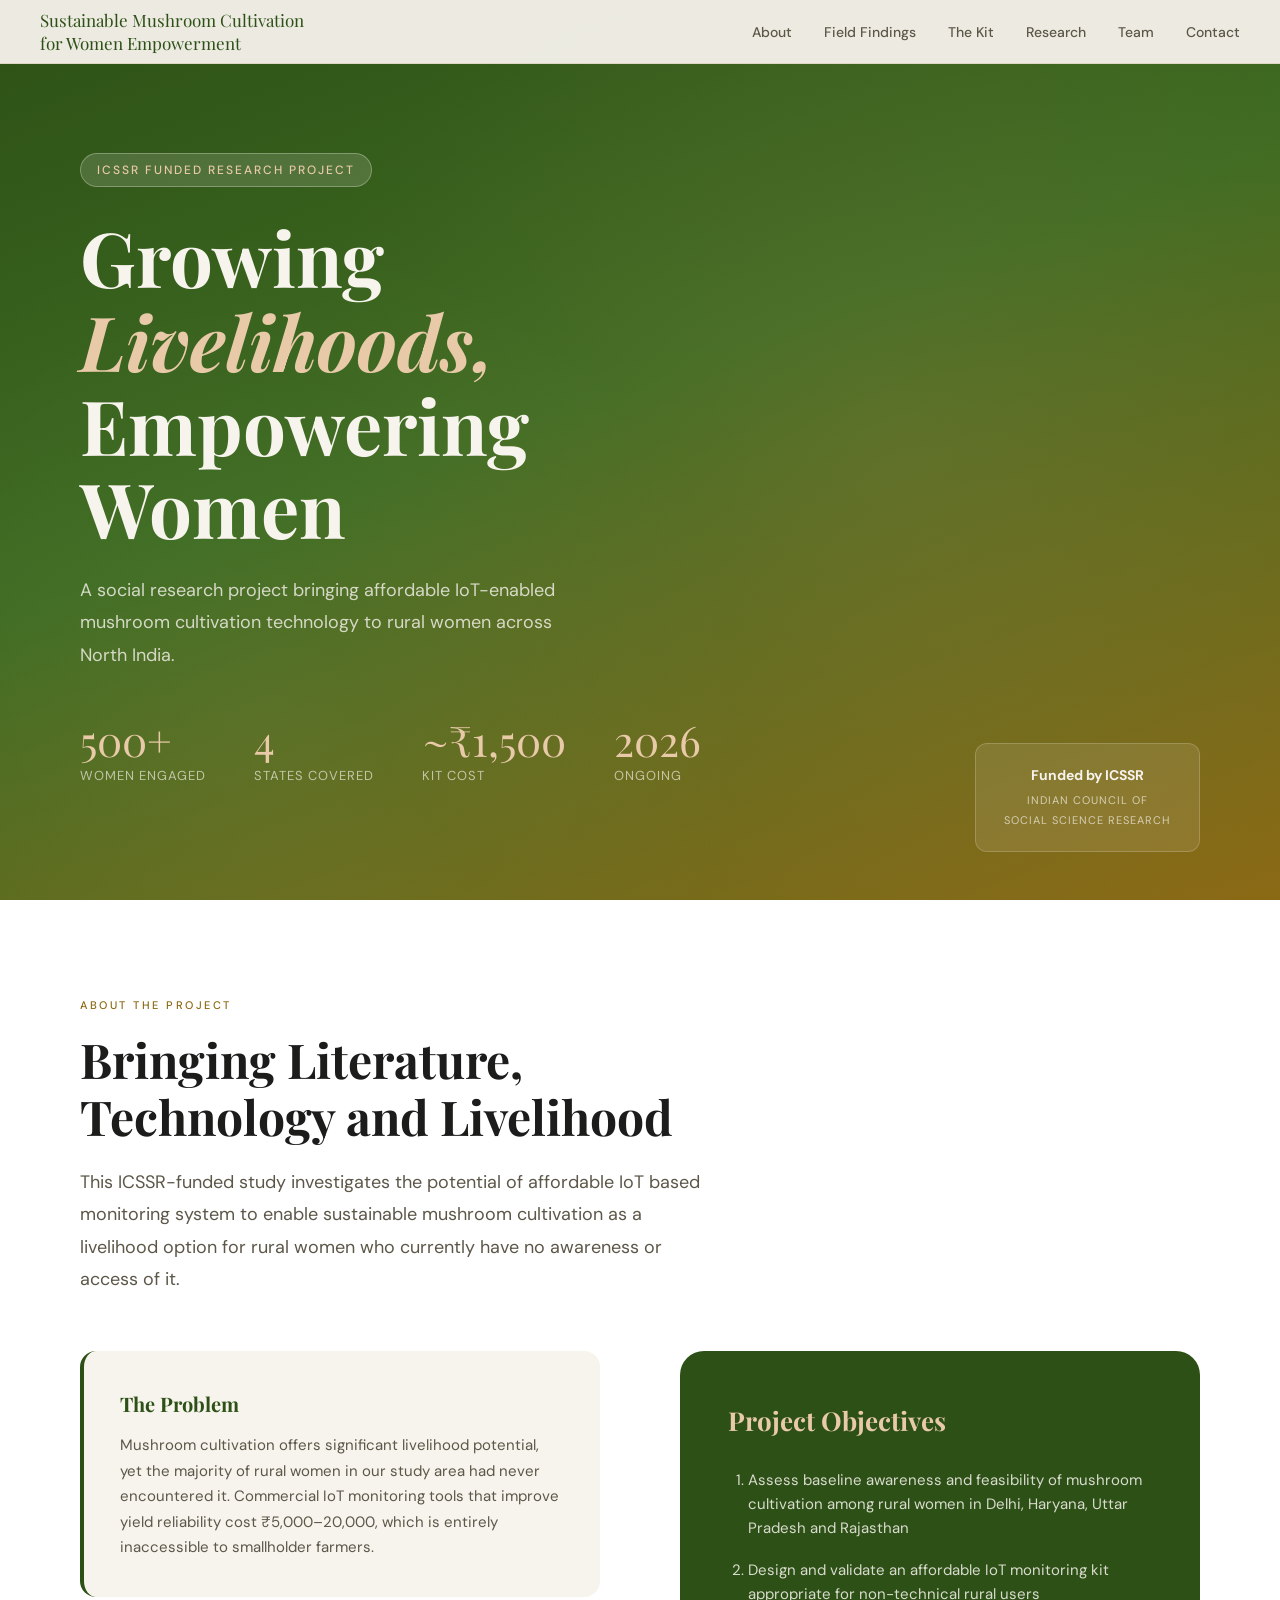
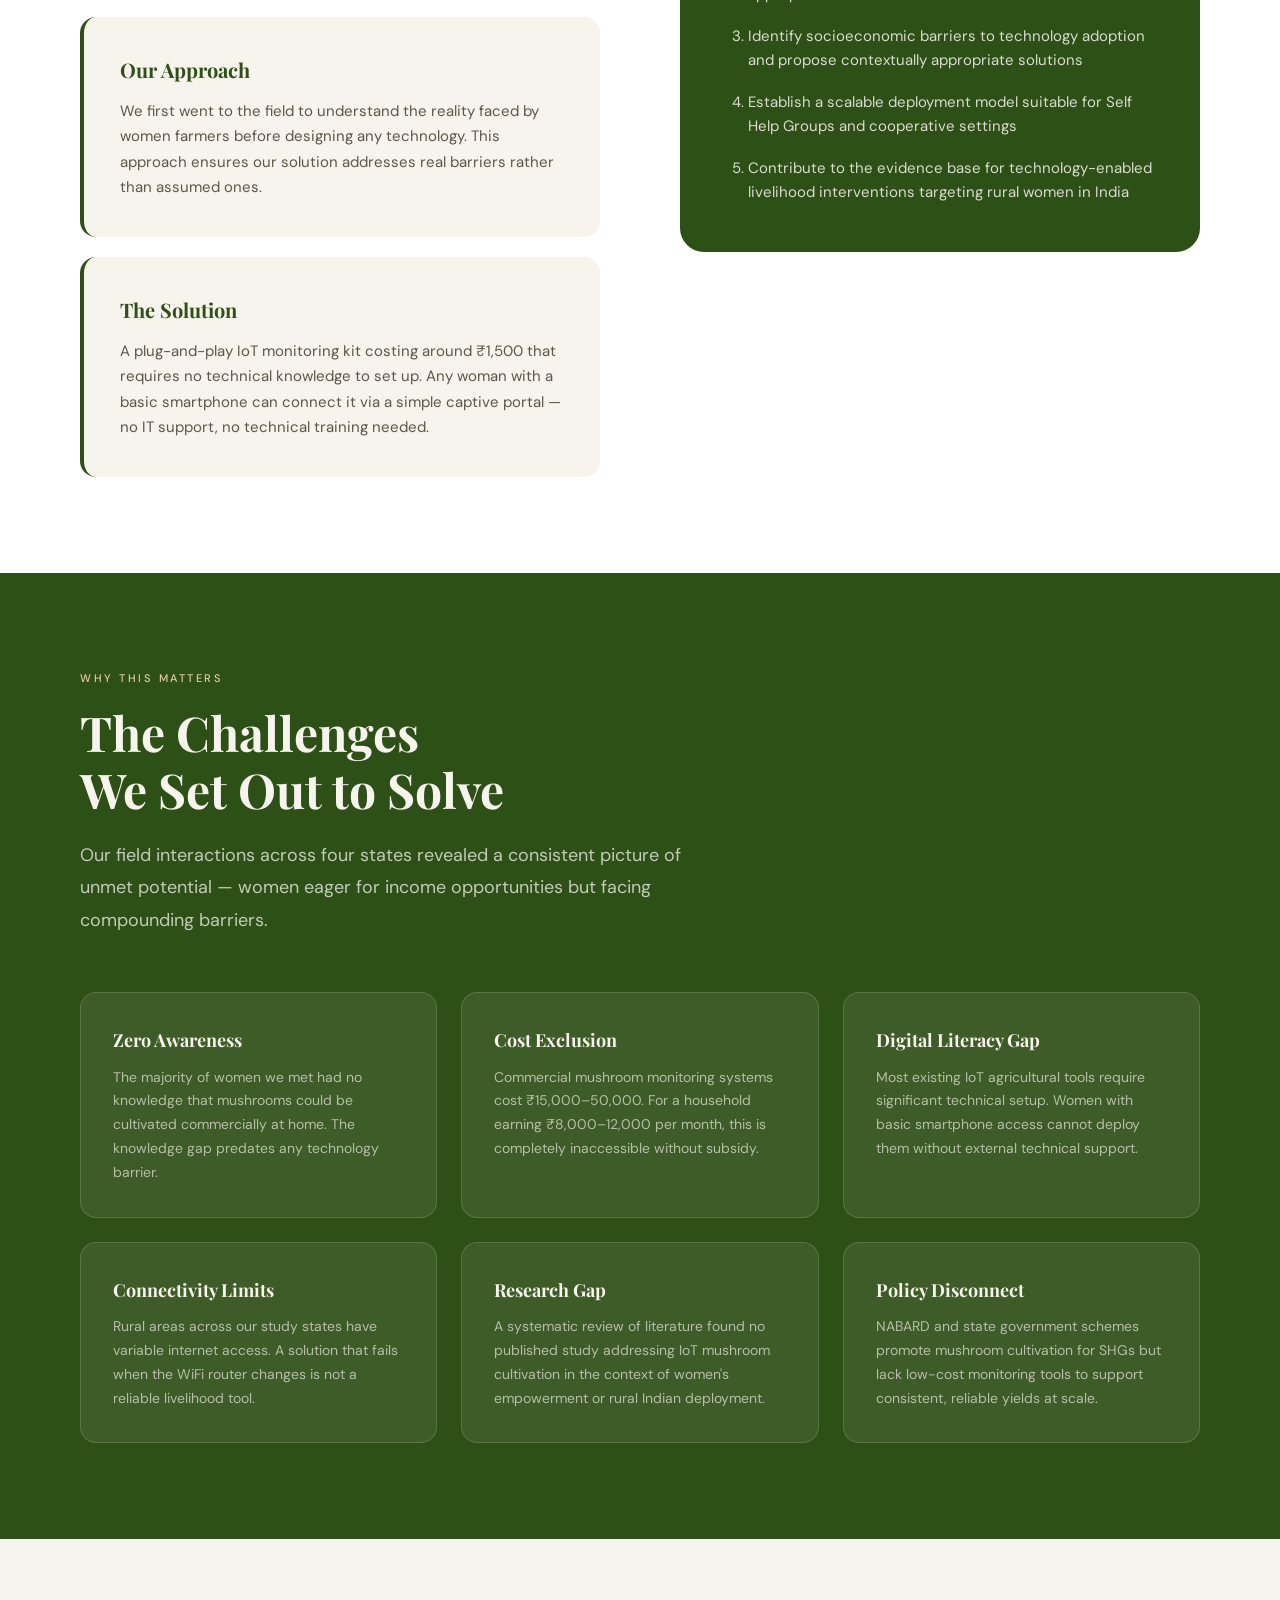
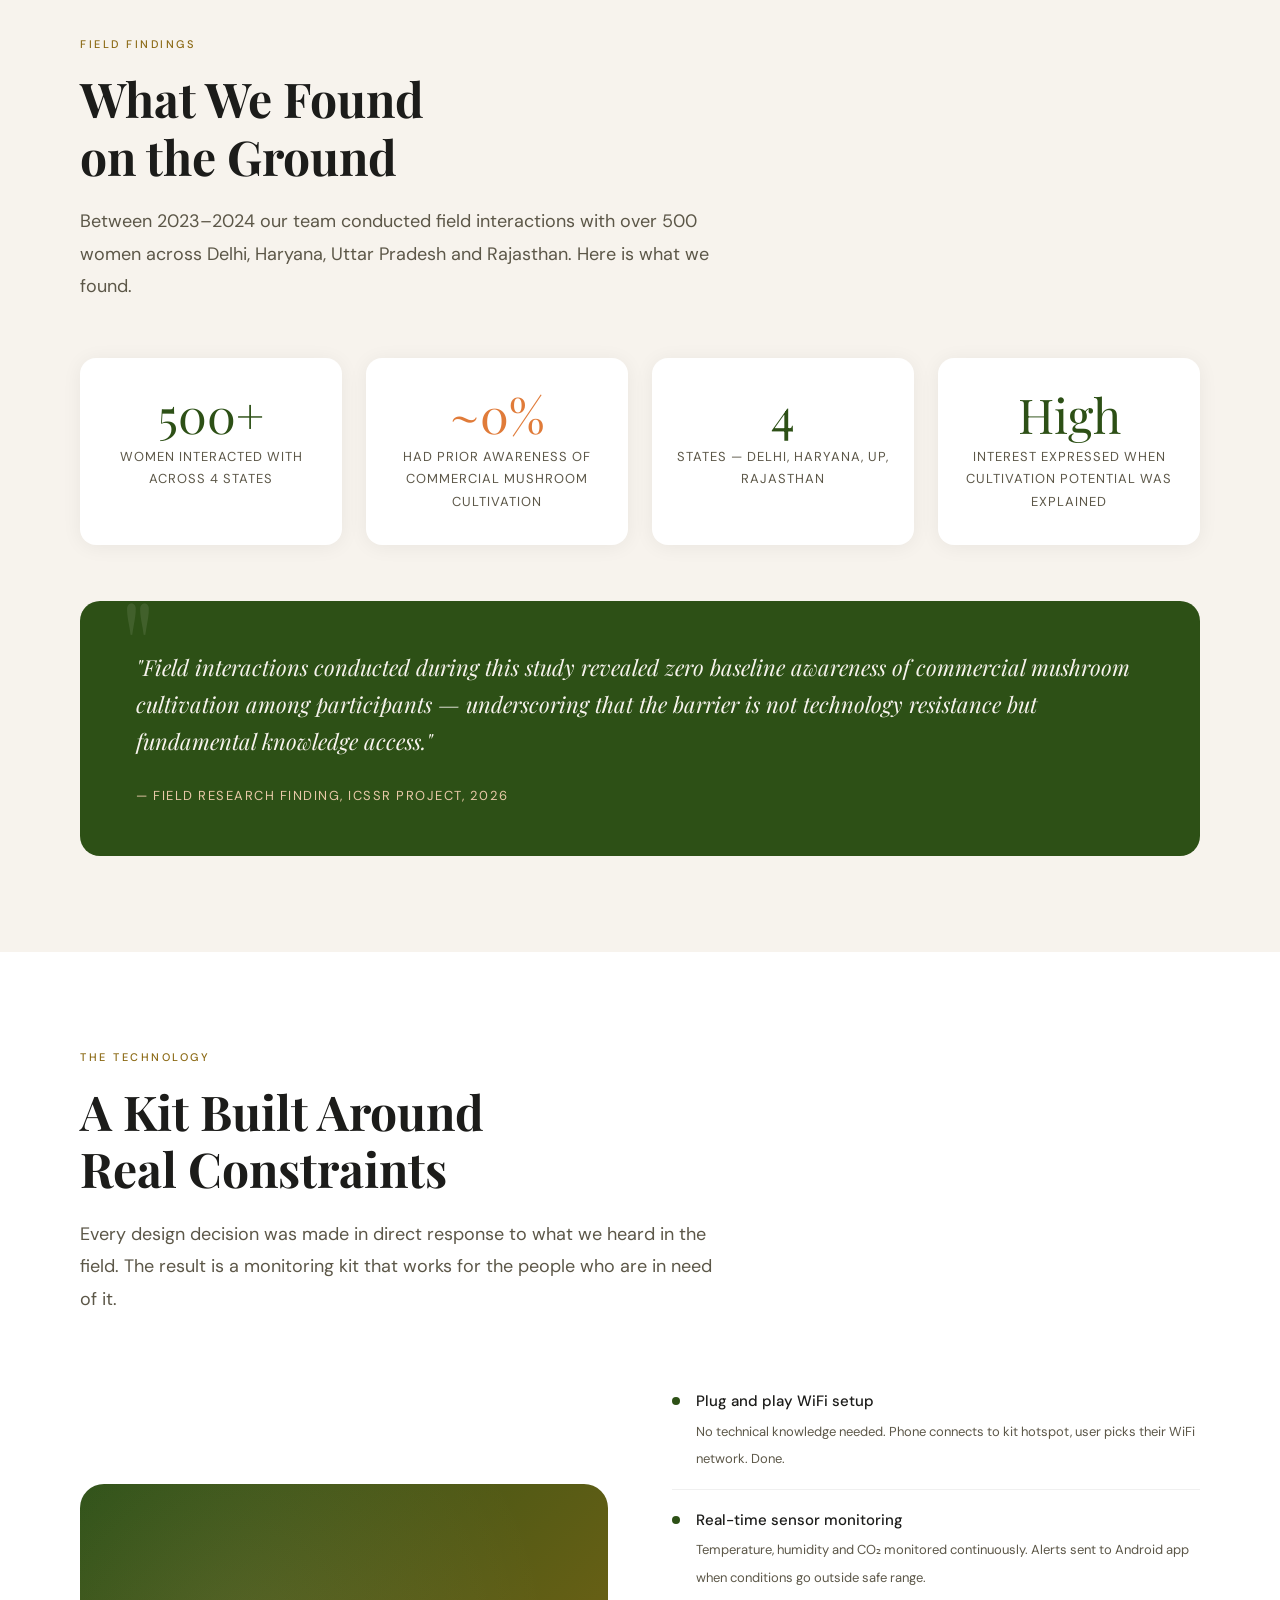
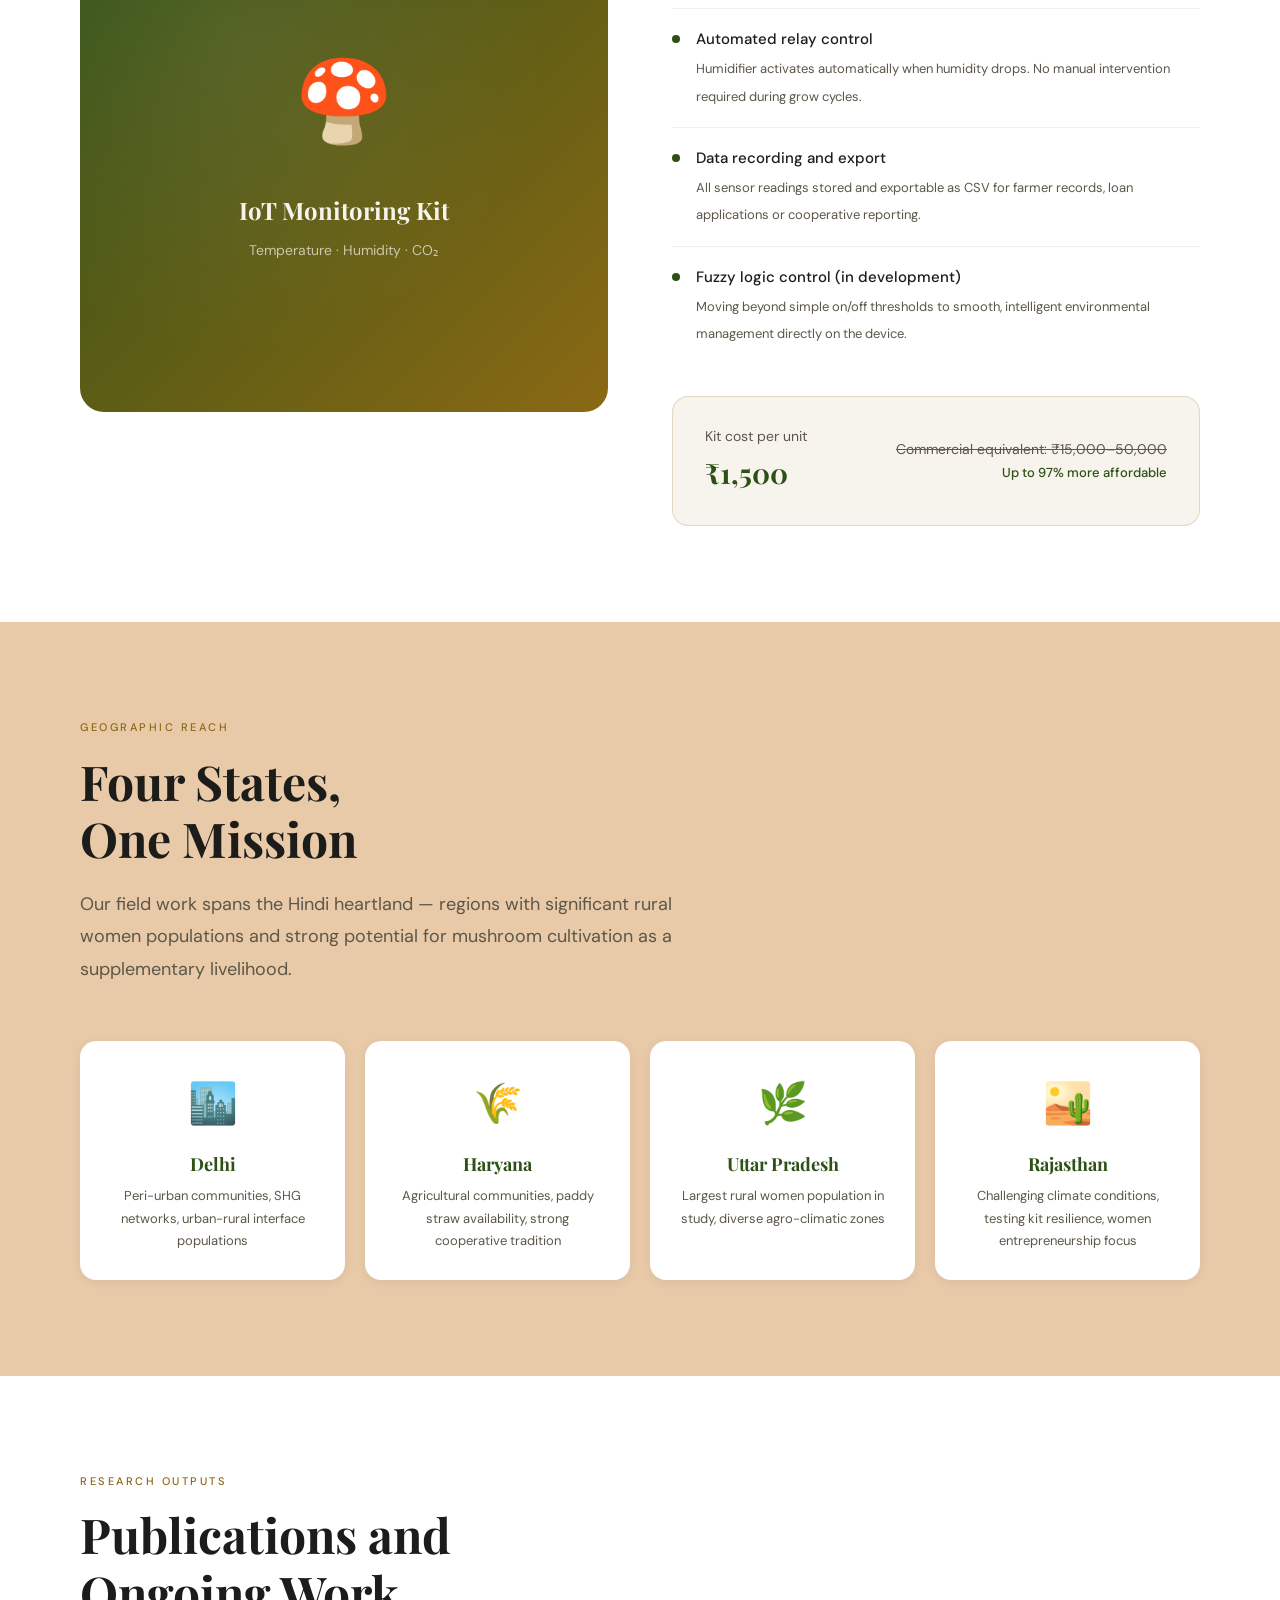
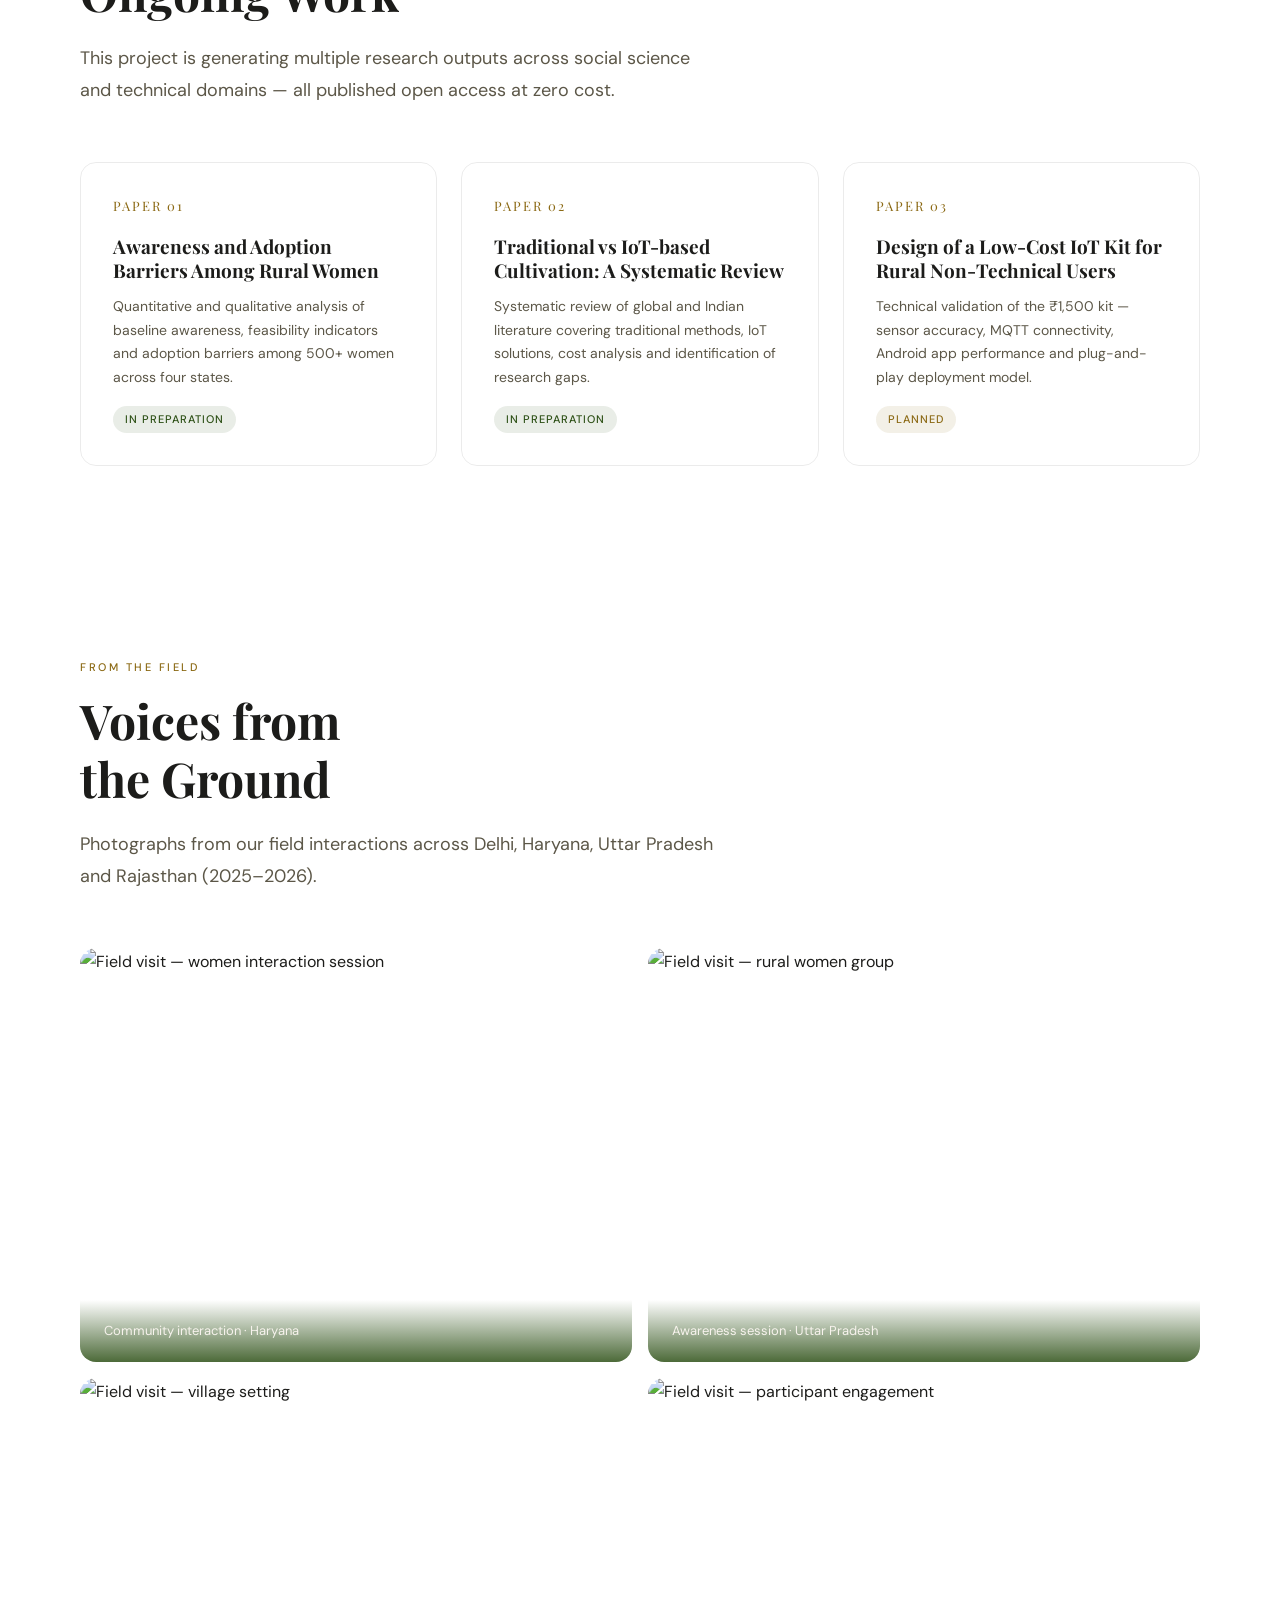
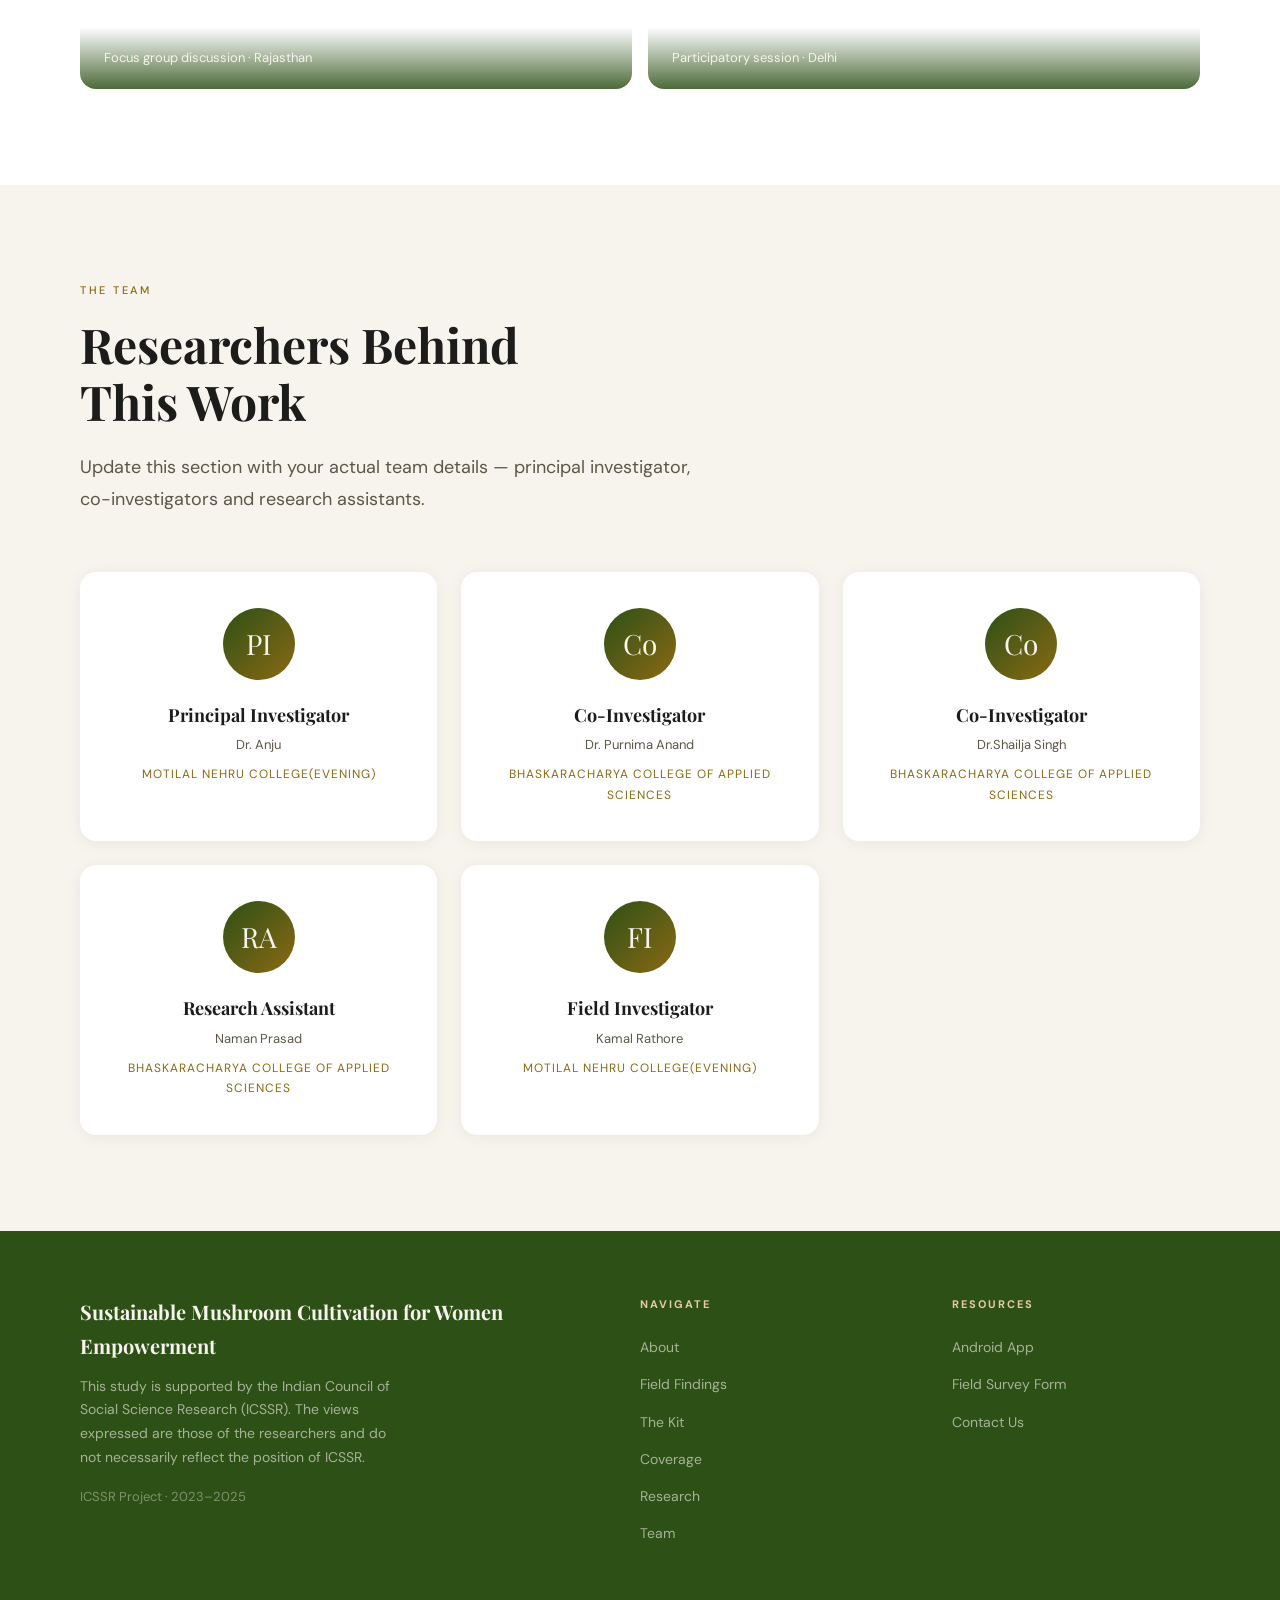
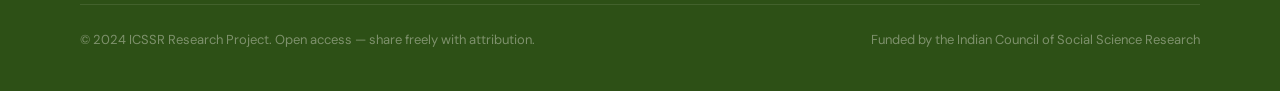
==== index.html @ bd114739 "Update image sources in index.html" ====
<!DOCTYPE html>
<html lang="en">
<head>
<meta charset="UTF-8"/>
<meta name="viewport" content="width=device-width, initial-scale=1.0"/>
<title>Sustainable Mushroom Cultivation for Women Empowerment</title>
<link href="https://fonts.googleapis.com/css2?family=Playfair+Display:ital,wght@0,400;0,700;1,400&family=DM+Sans:wght@300;400;500&display=swap" rel="stylesheet"/>
<style>
  :root {
    --cream: #F7F3ED;
    --earth: #8B6914;
    --forest: #2D5016;
    --forest-light: #3D6B20;
    --mushroom: #C4956A;
    --mushroom-light: #E8C9A8;
    --text: #1C1C1A;
    --text-soft: #5C5748;
    --white: #FFFFFF;
    --accent: #E07B39;
  }

  * { margin: 0; padding: 0; box-sizing: border-box; }

  html { scroll-behavior: smooth; }

  body {
    font-family: 'DM Sans', sans-serif;
    background: var(--cream);
    color: var(--text);
    font-size: 16px;
    line-height: 1.7;
  }

  nav {
    position: fixed; top: 0; left: 0; right: 0; z-index: 100;
    background: rgba(247,243,237,0.95);
    backdrop-filter: blur(8px);
    border-bottom: 1px solid rgba(139,105,20,0.15);
    padding: 0 40px;
    display: flex; align-items: center; justify-content: space-between;
    height: 64px;
  }
  .nav-logo {
    font-family: 'Playfair Display', serif;
    font-size: 17px; color: var(--forest);
    max-width: 280px; line-height: 1.3;
  }
  .nav-links { display: flex; gap: 32px; list-style: none; }
  .nav-links a {
    text-decoration: none; color: var(--text-soft);
    font-size: 14px; font-weight: 500;
    transition: color 0.2s;
  }
  .nav-links a:hover { color: var(--forest); }

  .hero {
    min-height: 100vh;
    background: linear-gradient(160deg, #2D5016 0%, #3D6B20 45%, #8B6914 100%);
    display: flex; flex-direction: column;
    justify-content: center; align-items: flex-start;
    padding: 120px 80px 80px;
    position: relative; overflow: hidden;
  }
  .hero::before {
    content: '';
    position: absolute; inset: 0;
    background-image: radial-gradient(circle at 70% 50%, rgba(196,149,106,0.15) 0%, transparent 60%),
                      radial-gradient(circle at 20% 80%, rgba(247,243,237,0.05) 0%, transparent 40%);
  }
  .hero-tag {
    background: rgba(247,243,237,0.15);
    border: 1px solid rgba(247,243,237,0.3);
    color: var(--mushroom-light);
    font-size: 12px; font-weight: 500; letter-spacing: 2px;
    text-transform: uppercase;
    padding: 6px 16px; border-radius: 20px;
    margin-bottom: 28px; display: inline-block;
  }
  .hero h1 {
    font-family: 'Playfair Display', serif;
    font-size: clamp(42px, 6vw, 76px);
    color: var(--cream); line-height: 1.1;
    max-width: 700px; margin-bottom: 24px;
    position: relative;
  }
  .hero h1 em {
    font-style: italic; color: var(--mushroom-light);
  }
  .hero p {
    color: rgba(247,243,237,0.8);
    font-size: 18px; max-width: 520px;
    margin-bottom: 48px; line-height: 1.8;
  }
  .hero-stats {
    display: flex; gap: 48px; position: relative;
  }
  .stat-item { text-align: left; }
  .stat-num {
    font-family: 'Playfair Display', serif;
    font-size: 42px; color: var(--mushroom-light);
    line-height: 1; display: block;
  }
  .stat-label {
    font-size: 13px; color: rgba(247,243,237,0.65);
    text-transform: uppercase; letter-spacing: 1px;
    margin-top: 4px; display: block;
  }
  .hero-badge {
    position: absolute; bottom: 48px; right: 80px;
    background: rgba(247,243,237,0.1);
    border: 1px solid rgba(247,243,237,0.2);
    border-radius: 12px; padding: 20px 28px;
    text-align: center;
  }
  .hero-badge img { width: 60px; margin-bottom: 8px; }
  .hero-badge p {
    font-size: 11px; color: rgba(247,243,237,0.7);
    margin: 0; text-transform: uppercase; letter-spacing: 1px;
  }
  .hero-badge strong {
    display: block; color: var(--cream);
    font-size: 14px; margin-bottom: 4px;
  }

  section { padding: 96px 80px; }

  .section-tag {
    font-size: 11px; font-weight: 500;
    text-transform: uppercase; letter-spacing: 2.5px;
    color: var(--earth); margin-bottom: 16px;
    display: block;
  }
  h2 {
    font-family: 'Playfair Display', serif;
    font-size: clamp(32px, 4vw, 48px);
    line-height: 1.2; margin-bottom: 20px;
    color: var(--text);
  }
  .lead {
    font-size: 18px; color: var(--text-soft);
    max-width: 640px; line-height: 1.8;
    margin-bottom: 56px;
  }

  /* ── ABOUT ── */
  .about { background: var(--white); }
  .about-grid {
    display: grid; grid-template-columns: 1fr 1fr;
    gap: 80px; align-items: start;
  }
  .about-card {
    background: var(--cream);
    border-radius: 16px; padding: 36px;
    border-left: 4px solid var(--forest);
  }
  .about-card h3 {
    font-family: 'Playfair Display', serif;
    font-size: 20px; margin-bottom: 12px;
    color: var(--forest);
  }
  .about-card p { color: var(--text-soft); font-size: 15px; }
  .about-cards { display: flex; flex-direction: column; gap: 20px; }

  /* ── PROBLEM ── */
  .problem { background: var(--forest); }
  .problem .section-tag { color: var(--mushroom-light); }
  .problem h2 { color: var(--cream); }
  .problem .lead { color: rgba(247,243,237,0.75); }
  .problem-grid {
    display: grid; grid-template-columns: repeat(3, 1fr);
    gap: 24px;
  }
  .problem-card {
    background: rgba(247,243,237,0.08);
    border: 1px solid rgba(247,243,237,0.15);
    border-radius: 16px; padding: 32px;
    transition: background 0.3s;
  }
  .problem-card:hover { background: rgba(247,243,237,0.13); }
  .problem-icon {
    width: 48px; height: 48px;
    background: rgba(196,149,106,0.2);
    border-radius: 12px;
    display: flex; align-items: center; justify-content: center;
    font-size: 22px; margin-bottom: 20px;
  }
  .problem-card h3 {
    font-family: 'Playfair Display', serif;
    font-size: 18px; color: var(--cream);
    margin-bottom: 10px;
  }
  .problem-card p { color: rgba(247,243,237,0.65); font-size: 14px; }

  .findings { background: var(--cream); }
  .findings-grid {
    display: grid; grid-template-columns: repeat(4, 1fr);
    gap: 24px; margin-bottom: 56px;
  }
  .finding-card {
    background: var(--white);
    border-radius: 16px; padding: 32px 24px;
    text-align: center;
    box-shadow: 0 2px 20px rgba(0,0,0,0.06);
    transition: transform 0.3s, box-shadow 0.3s;
  }
  .finding-card:hover {
    transform: translateY(-4px);
    box-shadow: 0 8px 32px rgba(0,0,0,0.1);
  }
  .finding-num {
    font-family: 'Playfair Display', serif;
    font-size: 48px; color: var(--forest);
    line-height: 1; display: block; margin-bottom: 8px;
  }
  .finding-card p {
    font-size: 13px; color: var(--text-soft);
    text-transform: uppercase; letter-spacing: 1px;
  }
  .quote-block {
    background: var(--forest);
    border-radius: 20px; padding: 48px 56px;
    position: relative;
  }
  .quote-block::before {
    content: '"';
    font-family: 'Playfair Display', serif;
    font-size: 120px; color: rgba(247,243,237,0.1);
    position: absolute; top: -20px; left: 40px;
    line-height: 1;
  }
  .quote-block blockquote {
    font-family: 'Playfair Display', serif;
    font-size: 22px; font-style: italic;
    color: var(--cream); line-height: 1.7;
    margin-bottom: 20px; position: relative;
  }
  .quote-block cite {
    font-size: 13px; color: var(--mushroom-light);
    text-transform: uppercase; letter-spacing: 1.5px;
    font-style: normal;
  }

  /* ── THE KIT ── */
  .kit { background: var(--white); }
  .kit-grid {
    display: grid; grid-template-columns: 1fr 1fr;
    gap: 64px; align-items: center;
  }
  .kit-visual {
    background: linear-gradient(135deg, var(--forest) 0%, var(--earth) 100%);
    border-radius: 24px; padding: 48px;
    text-align: center; aspect-ratio: 1;
    display: flex; flex-direction: column;
    align-items: center; justify-content: center;
    position: relative; overflow: hidden;
  }
  .kit-visual::before {
    content: '';
    position: absolute; inset: 0;
    background: radial-gradient(circle at 30% 30%, rgba(247,243,237,0.08), transparent 60%);
  }
  .kit-icon { font-size: 80px; margin-bottom: 20px; position: relative; }
  .kit-visual h3 {
    font-family: 'Playfair Display', serif;
    font-size: 24px; color: var(--cream);
    margin-bottom: 8px; position: relative;
  }
  .kit-visual p {
    color: rgba(247,243,237,0.7);
    font-size: 14px; position: relative;
  }
  .kit-features { list-style: none; }
  .kit-features li {
    padding: 18px 0;
    border-bottom: 1px solid rgba(0,0,0,0.06);
    display: flex; align-items: flex-start; gap: 16px;
  }
  .kit-features li:last-child { border-bottom: none; }
  .feat-dot {
    width: 8px; height: 8px;
    background: var(--forest); border-radius: 50%;
    margin-top: 8px; flex-shrink: 0;
  }
  .feat-text strong {
    display: block; font-size: 15px; font-weight: 500;
    color: var(--text); margin-bottom: 2px;
  }
  .feat-text span { font-size: 13px; color: var(--text-soft); }
  .cost-banner {
    background: var(--cream); border-radius: 16px;
    padding: 28px 32px; margin-top: 32px;
    display: flex; align-items: center;
    justify-content: space-between;
    border: 1px solid rgba(139,105,20,0.2);
  }
  .cost-banner p { font-size: 14px; color: var(--text-soft); }
  .cost-banner strong {
    font-family: 'Playfair Display', serif;
    font-size: 28px; color: var(--forest);
    display: block;
  }
  .cost-compare {
    font-size: 12px; color: var(--text-soft);
    text-decoration: line-through;
  }

  /* ── STATES ── */
  .states { background: var(--mushroom-light); }
  .states-grid {
    display: grid; grid-template-columns: repeat(4, 1fr);
    gap: 20px;
  }
  .state-card {
    background: var(--white); border-radius: 16px;
    padding: 28px 24px; text-align: center;
    box-shadow: 0 2px 12px rgba(0,0,0,0.06);
  }
  .state-flag { font-size: 40px; margin-bottom: 12px; display: block; }
  .state-card h3 {
    font-family: 'Playfair Display', serif;
    font-size: 18px; color: var(--forest);
    margin-bottom: 6px;
  }
  .state-card p { font-size: 13px; color: var(--text-soft); }

  /* ── RESEARCH ── */
  .research { background: var(--white); }
  .research-grid {
    display: grid; grid-template-columns: repeat(3, 1fr);
    gap: 24px;
  }
  .research-card {
    border: 1px solid rgba(0,0,0,0.08);
    border-radius: 16px; padding: 32px;
    transition: border-color 0.3s, box-shadow 0.3s;
  }
  .research-card:hover {
    border-color: var(--forest);
    box-shadow: 0 4px 20px rgba(45,80,22,0.1);
  }
  .research-num {
    font-family: 'Playfair Display', serif;
    font-size: 13px; color: var(--earth);
    text-transform: uppercase; letter-spacing: 2px;
    margin-bottom: 16px; display: block;
  }
  .research-card h3 {
    font-family: 'Playfair Display', serif;
    font-size: 19px; margin-bottom: 12px;
    color: var(--text); line-height: 1.3;
  }
  .research-card p { font-size: 14px; color: var(--text-soft); }
  .status-badge {
    display: inline-block; margin-top: 16px;
    padding: 4px 12px; border-radius: 20px;
    font-size: 11px; font-weight: 500;
    text-transform: uppercase; letter-spacing: 1px;
  }
  .status-ongoing {
    background: rgba(45,80,22,0.1); color: var(--forest);
  }
  .status-planned {
    background: rgba(139,105,20,0.1); color: var(--earth);
  }

  /* ── TEAM ── */
  .team { background: var(--cream); }
  .team-grid {
    display: grid; grid-template-columns: repeat(3, 1fr);
    gap: 24px;
  }
  .team-card {
    background: var(--white); border-radius: 16px;
    padding: 36px 28px; text-align: center;
    box-shadow: 0 2px 16px rgba(0,0,0,0.06);
  }
  .team-avatar {
    width: 72px; height: 72px;
    background: linear-gradient(135deg, var(--forest), var(--earth));
    border-radius: 50%; margin: 0 auto 20px;
    display: flex; align-items: center; justify-content: center;
    font-family: 'Playfair Display', serif;
    font-size: 28px; color: var(--cream);
  }
  .team-card h3 {
    font-family: 'Playfair Display', serif;
    font-size: 18px; margin-bottom: 4px; color: var(--text);
  }
  .team-card p { font-size: 13px; color: var(--text-soft); }
  .team-role {
    font-size: 12px; color: var(--earth);
    text-transform: uppercase; letter-spacing: 1px;
    margin-top: 8px; display: block;
  }

  /* ── FOOTER ── */
  footer {
    background: var(--forest);
    padding: 64px 80px 40px;
  }
  .footer-grid {
    display: grid; grid-template-columns: 2fr 1fr 1fr;
    gap: 64px; margin-bottom: 48px;
  }
  .footer-brand h3 {
    font-family: 'Playfair Display', serif;
    font-size: 20px; color: var(--cream);
    margin-bottom: 12px;
  }
  .footer-brand p {
    font-size: 14px; color: rgba(247,243,237,0.6);
    line-height: 1.7; max-width: 320px;
  }
  .footer-links h4 {
    font-size: 11px; text-transform: uppercase;
    letter-spacing: 2px; color: var(--mushroom-light);
    margin-bottom: 20px;
  }
  .footer-links ul { list-style: none; }
  .footer-links li { margin-bottom: 10px; }
  .footer-links a {
    font-size: 14px; color: rgba(247,243,237,0.6);
    text-decoration: none; transition: color 0.2s;
  }
  .footer-links a:hover { color: var(--cream); }
  .footer-bottom {
    border-top: 1px solid rgba(247,243,237,0.1);
    padding-top: 24px;
    display: flex; justify-content: space-between;
    align-items: center;
  }
  .footer-bottom p {
    font-size: 13px; color: rgba(247,243,237,0.4);
  }
  .icssr-credit {
    font-size: 12px; color: rgba(247,243,237,0.5);
    text-align: right;
  }

  /* ── ANIMATIONS ── */
  @keyframes fadeUp {
    from { opacity: 0; transform: translateY(24px); }
    to   { opacity: 1; transform: translateY(0); }
  }
  .hero h1, .hero p, .hero-stats, .hero-tag {
    animation: fadeUp 0.7s ease both;
  }
  .hero-tag  { animation-delay: 0.1s; }
  .hero h1   { animation-delay: 0.25s; }
  .hero p    { animation-delay: 0.4s; }
  .hero-stats{ animation-delay: 0.55s; }

  /* ── RESPONSIVE ── */
  @media (max-width: 900px) {
    nav { padding: 0 24px; }
    .nav-links { display: none; }
    section { padding: 64px 24px; }
    .hero { padding: 100px 24px 64px; }
    .hero-stats { gap: 28px; flex-wrap: wrap; }
    .hero-badge { display: none; }
    .about-grid, .kit-grid { grid-template-columns: 1fr; gap: 40px; }
    .problem-grid, .findings-grid, .states-grid,
    .research-grid, .team-grid { grid-template-columns: 1fr 1fr; }
    .footer-grid { grid-template-columns: 1fr; gap: 40px; }
    .footer-bottom { flex-direction: column; gap: 12px; text-align: center; }
  }
  @media (max-width: 600px) {
    .problem-grid, .findings-grid, .states-grid,
    .research-grid, .team-grid { grid-template-columns: 1fr; }
  }
</style>
</head>
<body>

<!-- NAV -->
<nav>
  <div class="nav-logo">Sustainable Mushroom Cultivation<br>for Women Empowerment</div>
  <ul class="nav-links">
    <li><a href="#about">About</a></li>
    <li><a href="#findings">Field Findings</a></li>
    <li><a href="#kit">The Kit</a></li>
    <li><a href="#research">Research</a></li>
    <li><a href="#team">Team</a></li>
    <li><a href="#contact">Contact</a></li>
  </ul>
</nav>

<!-- HERO -->
<section class="hero" id="home">
  <span class="hero-tag">ICSSR Funded Research Project</span>
  <h1>Growing <em>Livelihoods,</em><br>Empowering Women</h1>
  <p>A social research project bringing affordable IoT-enabled mushroom cultivation technology to rural women across North India.</p>
  <div class="hero-stats">
    <div class="stat-item">
      <span class="stat-num">500+</span>
      <span class="stat-label">Women Engaged</span>
    </div>
    <div class="stat-item">
      <span class="stat-num">4</span>
      <span class="stat-label">States Covered</span>
    </div>
    <div class="stat-item">
      <span class="stat-num">~₹1,500</span>
      <span class="stat-label">Kit Cost</span>
    </div>
    <div class="stat-item">
      <span class="stat-num">2026</span>
      <span class="stat-label">Ongoing</span>
    </div>
  </div>
  <div class="hero-badge">
    <strong>Funded by ICSSR</strong>
    <p>Indian Council of<br>Social Science Research</p>
  </div>
</section>

<!-- ABOUT -->
<section class="about" id="about">
  <span class="section-tag">About the Project</span>
  <h2>Bringing Literature,<br>Technology and Livelihood</h2>
  <p class="lead">This ICSSR-funded study investigates the potential of affordable IoT based monitoring system to enable sustainable mushroom cultivation as a livelihood option for rural women who currently have no awareness or access of it.</p>
  <div class="about-grid">
    <div>
      <div class="about-cards">
        <div class="about-card">
          <h3>The Problem</h3>
          <p>Mushroom cultivation offers significant livelihood potential, yet the majority of rural women in our study area had never encountered it. Commercial IoT monitoring tools that improve yield reliability cost ₹5,000–20,000, which is entirely inaccessible to smallholder farmers.</p>
        </div>
        <div class="about-card">
          <h3>Our Approach</h3>
          <p>We first went to the field to understand the reality faced by women farmers before designing any technology. This approach ensures our solution addresses real barriers rather than assumed ones.</p>
        </div>
        <div class="about-card">
          <h3>The Solution</h3>
          <p>A plug-and-play IoT monitoring kit costing around ₹1,500 that requires no technical knowledge to set up. Any woman with a basic smartphone can connect it via a simple captive portal — no IT support, no technical training needed.</p>
        </div>
      </div>
    </div>
    <div>
      <div style="background: var(--forest); border-radius: 24px; padding: 48px; color: var(--cream);">
        <h3 style="font-family: 'Playfair Display', serif; font-size: 26px; margin-bottom: 24px; color: var(--mushroom-light);">Project Objectives</h3>
        <ol style="padding-left: 20px; display: flex; flex-direction: column; gap: 18px;">
          <li style="font-size: 15px; color: rgba(247,243,237,0.85); line-height: 1.6;">Assess baseline awareness and feasibility of mushroom cultivation among rural women in Delhi, Haryana, Uttar Pradesh and Rajasthan</li>
          <li style="font-size: 15px; color: rgba(247,243,237,0.85); line-height: 1.6;">Design and validate an affordable IoT monitoring kit appropriate for non-technical rural users</li>
          <li style="font-size: 15px; color: rgba(247,243,237,0.85); line-height: 1.6;">Identify socioeconomic barriers to technology adoption and propose contextually appropriate solutions</li>
          <li style="font-size: 15px; color: rgba(247,243,237,0.85); line-height: 1.6;">Establish a scalable deployment model suitable for Self Help Groups and cooperative settings</li>
          <li style="font-size: 15px; color: rgba(247,243,237,0.85); line-height: 1.6;">Contribute to the evidence base for technology-enabled livelihood interventions targeting rural women in India</li>
        </ol>
      </div>
    </div>
  </div>
</section>

<!-- PROBLEM -->
<section class="problem" id="problem">
  <span class="section-tag">Why This Matters</span>
  <h2 style="color: var(--cream);">The Challenges<br>We Set Out to Solve</h2>
  <p class="lead">Our field interactions across four states revealed a consistent picture of unmet potential — women eager for income opportunities but facing compounding barriers.</p>
  <div class="problem-grid">
    <div class="problem-card">
      <h3>Zero Awareness</h3>
      <p>The majority of women we met had no knowledge that mushrooms could be cultivated commercially at home. The knowledge gap predates any technology barrier.</p>
    </div>
    <div class="problem-card">
      <h3>Cost Exclusion</h3>
      <p>Commercial mushroom monitoring systems cost ₹15,000–50,000. For a household earning ₹8,000–12,000 per month, this is completely inaccessible without subsidy.</p>
    </div>
    <div class="problem-card">
      <h3>Digital Literacy Gap</h3>
      <p>Most existing IoT agricultural tools require significant technical setup. Women with basic smartphone access cannot deploy them without external technical support.</p>
    </div>
    <div class="problem-card">
      <h3>Connectivity Limits</h3>
      <p>Rural areas across our study states have variable internet access. A solution that fails when the WiFi router changes is not a reliable livelihood tool.</p>
    </div>
    <div class="problem-card">
      <h3>Research Gap</h3>
      <p>A systematic review of literature found no published study addressing IoT mushroom cultivation in the context of women's empowerment or rural Indian deployment.</p>
    </div>
    <div class="problem-card">
      <h3>Policy Disconnect</h3>
      <p>NABARD and state government schemes promote mushroom cultivation for SHGs but lack low-cost monitoring tools to support consistent, reliable yields at scale.</p>
    </div>
  </div>
</section>

<section class="findings" id="findings">
  <span class="section-tag">Field Findings</span>
  <h2>What We Found<br>on the Ground</h2>
  <p class="lead">Between 2023–2024 our team conducted field interactions with over 500 women across Delhi, Haryana, Uttar Pradesh and Rajasthan. Here is what we found.</p>
  <div class="findings-grid">
    <div class="finding-card">
      <span class="finding-num">500+</span>
      <p>Women interacted with across 4 states</p>
    </div>
    <div class="finding-card">
      <span class="finding-num" style="color: var(--accent);">~0%</span>
      <p>Had prior awareness of commercial mushroom cultivation</p>
    </div>
    <div class="finding-card">
      <span class="finding-num">4</span>
      <p>States — Delhi, Haryana, UP, Rajasthan</p>
    </div>
    <div class="finding-card">
      <span class="finding-num" style="color: var(--forest);">High</span>
      <p>Interest expressed when cultivation potential was explained</p>
    </div>
  </div>
  <div class="quote-block">
    <blockquote>"Field interactions conducted during this study revealed zero baseline awareness of commercial mushroom cultivation among participants — underscoring that the barrier is not technology resistance but fundamental knowledge access."</blockquote>
    <cite>— Field Research Finding, ICSSR Project, 2026</cite>
  </div>
</section>

<!-- THE KIT -->
<section class="kit" id="kit">
  <span class="section-tag">The Technology</span>
  <h2>A Kit Built Around<br>Real Constraints</h2>
  <p class="lead">Every design decision was made in direct response to what we heard in the field. The result is a monitoring kit that works for the people who are in need of it.</p>
  <div class="kit-grid">
    <div class="kit-visual">
      <div class="kit-icon">🍄</div>
      <h3>IoT Monitoring Kit</h3>
      <p>Temperature · Humidity · CO₂</p>
    </div>
    <div>
      <ul class="kit-features">
        <li>
          <div class="feat-dot"></div>
          <div class="feat-text">
            <strong>Plug and play WiFi setup</strong>
            <span>No technical knowledge needed. Phone connects to kit hotspot, user picks their WiFi network. Done.</span>
          </div>
        </li>
        <li>
          <div class="feat-dot"></div>
          <div class="feat-text">
            <strong>Real-time sensor monitoring</strong>
            <span>Temperature, humidity and CO₂ monitored continuously. Alerts sent to Android app when conditions go outside safe range.</span>
          </div>
        </li>
        <li>
          <div class="feat-dot"></div>
          <div class="feat-text">
            <strong>Automated relay control</strong>
            <span>Humidifier activates automatically when humidity drops. No manual intervention required during grow cycles.</span>
          </div>
        </li>
        <li>
          <div class="feat-dot"></div>
          <div class="feat-text">
            <strong>Data recording and export</strong>
            <span>All sensor readings stored and exportable as CSV for farmer records, loan applications or cooperative reporting.</span>
          </div>
        </li>
        <li>
          <div class="feat-dot"></div>
          <div class="feat-text">
            <strong>Fuzzy logic control (in development)</strong>
            <span>Moving beyond simple on/off thresholds to smooth, intelligent environmental management directly on the device.</span>
          </div>
        </li>
      </ul>
      <div class="cost-banner">
        <div>
          <p>Kit cost per unit</p>
          <strong>₹1,500</strong>
        </div>
        <div style="text-align: right;">
          <p class="cost-compare">Commercial equivalent: ₹15,000–50,000</p>
          <p style="font-size: 13px; color: var(--forest); font-weight: 500;">Up to 97% more affordable</p>
        </div>
      </div>
    </div>
  </div>
</section>

<!-- STATES -->
<section class="states" id="states">
  <span class="section-tag">Geographic Reach</span>
  <h2>Four States,<br>One Mission</h2>
  <p class="lead">Our field work spans the Hindi heartland — regions with significant rural women populations and strong potential for mushroom cultivation as a supplementary livelihood.</p>
  <div class="states-grid">
    <div class="state-card">
      <span class="state-flag">🏙️</span>
      <h3>Delhi</h3>
      <p>Peri-urban communities, SHG networks, urban-rural interface populations</p>
    </div>
    <div class="state-card">
      <span class="state-flag">🌾</span>
      <h3>Haryana</h3>
      <p>Agricultural communities, paddy straw availability, strong cooperative tradition</p>
    </div>
    <div class="state-card">
      <span class="state-flag">🌿</span>
      <h3>Uttar Pradesh</h3>
      <p>Largest rural women population in study, diverse agro-climatic zones</p>
    </div>
    <div class="state-card">
      <span class="state-flag">🏜️</span>
      <h3>Rajasthan</h3>
      <p>Challenging climate conditions, testing kit resilience, women entrepreneurship focus</p>
    </div>
  </div>
</section>

<!-- RESEARCH -->
<section class="research" id="research">
  <span class="section-tag">Research Outputs</span>
  <h2>Publications and<br>Ongoing Work</h2>
  <p class="lead">This project is generating multiple research outputs across social science and technical domains — all published open access at zero cost.</p>
  <div class="research-grid">
    <div class="research-card">
      <span class="research-num">Paper 01</span>
      <h3>Awareness and Adoption Barriers Among Rural Women</h3>
      <p>Quantitative and qualitative analysis of baseline awareness, feasibility indicators and adoption barriers among 500+ women across four states.</p>
      <span class="status-badge status-ongoing">In preparation</span>
    </div>
    <div class="research-card">
      <span class="research-num">Paper 02</span>
      <h3>Traditional vs IoT-based Cultivation: A Systematic Review</h3>
      <p>Systematic review of global and Indian literature covering traditional methods, IoT solutions, cost analysis and identification of research gaps.</p>
      <span class="status-badge status-ongoing">In preparation</span>
    </div>
    <div class="research-card">
      <span class="research-num">Paper 03</span>
      <h3>Design of a Low-Cost IoT Kit for Rural Non-Technical Users</h3>
      <p>Technical validation of the ₹1,500 kit — sensor accuracy, MQTT connectivity, Android app performance and plug-and-play deployment model.</p>
      <span class="status-badge status-planned">Planned</span>
    </div>
  </div>
</section>
  
<section style="background: var(--white); padding: 96px 80px;">
  <span class="section-tag">From the Field</span>
  <h2>Voices from<br>the Ground</h2>
  <p class="lead">Photographs from our field interactions across Delhi, Haryana, Uttar Pradesh and Rajasthan (2025–2026).</p>
  <div style="display: grid; grid-template-columns: 1fr 1fr; grid-template-rows: auto auto; gap: 16px;">
    <div style="position: relative; overflow: hidden; border-radius: 16px; aspect-ratio: 4/3; grid-column: 1; grid-row: 1;">
      <img src="images/1.jpg" alt="Field visit — women interaction session" style="width: 100%; height: 100%; object-fit: cover; display: block; transition: transform 0.4s ease;"/>
      <div style="position: absolute; bottom: 0; left: 0; right: 0; padding: 20px 24px; background: linear-gradient(to top, rgba(45,80,22,0.85), transparent);">
        <p style="color: var(--cream); font-size: 13px; margin: 0;">Community interaction · Haryana</p>
      </div>
    </div>
    <div style="position: relative; overflow: hidden; border-radius: 16px; aspect-ratio: 4/3; grid-column: 2; grid-row: 1;">
      <img src="images/2.jpg" alt="Field visit — rural women group" style="width: 100%; height: 100%; object-fit: cover; display: block; transition: transform 0.4s ease;"/>
      <div style="position: absolute; bottom: 0; left: 0; right: 0; padding: 20px 24px; background: linear-gradient(to top, rgba(45,80,22,0.85), transparent);">
        <p style="color: var(--cream); font-size: 13px; margin: 0;">Awareness session · Uttar Pradesh</p>
      </div>
    </div>
    <div style="position: relative; overflow: hidden; border-radius: 16px; aspect-ratio: 16/9; grid-column: 1 / 2; grid-row: 2;">
      <img src="3.jpg" alt="Field visit — village setting" style="width: 100%; height: 100%; object-fit: cover; display: block; transition: transform 0.4s ease;"/>
      <div style="position: absolute; bottom: 0; left: 0; right: 0; padding: 20px 24px; background: linear-gradient(to top, rgba(45,80,22,0.85), transparent);">
        <p style="color: var(--cream); font-size: 13px; margin: 0;">Focus group discussion · Rajasthan</p>
      </div>
    </div>
    <div style="position: relative; overflow: hidden; border-radius: 16px; aspect-ratio: 16/9; grid-column: 2 / 3; grid-row: 2;">
      <img src="4.jpg" alt="Field visit — participant engagement" style="width: 100%; height: 100%; object-fit: cover; display: block; transition: transform 0.4s ease;"/>
      <div style="position: absolute; bottom: 0; left: 0; right: 0; padding: 20px 24px; background: linear-gradient(to top, rgba(45,80,22,0.85), transparent);">
        <p style="color: var(--cream); font-size: 13px; margin: 0;">Participatory session · Delhi</p>
      </div>
    </div>
  </div>
</section>
<section class="team" id="team">
  <span class="section-tag">The Team</span>
  <h2>Researchers Behind<br>This Work</h2>
  <p class="lead">Update this section with your actual team details — principal investigator, co-investigators and research assistants.</p>
  <div class="team-grid">
    <div class="team-card">
      <div class="team-avatar">PI</div>
      <h3>Principal Investigator</h3>
      <p>Dr. Anju</p>
      <span class="team-role">Motilal Nehru College(Evening)</span>
    </div>
    <div class="team-card">
      <div class="team-avatar">Co</div>
      <h3>Co-Investigator</h3>
      <p>Dr. Purnima Anand</p>
      <span class="team-role">Bhaskaracharya College of Applied Sciences</span>
    </div>
    <div class="team-card">
      <div class="team-avatar">Co</div>
      <h3>Co-Investigator</h3>
      <p>Dr.Shailja Singh</p>
      <span class="team-role">Bhaskaracharya College of Applied Sciences</span>
    </div>
    <div class="team-card">
      <div class="team-avatar">RA</div>
      <h3>Research Assistant</h3>
      <p>Naman Prasad</p>
      <span class="team-role">Bhaskaracharya College of Applied Sciences</span>
    </div>
    <div class="team-card">
  <div class="team-avatar">FI</div>
      <h3>Field Investigator</h3>
      <p>Kamal Rathore</p>
      <span class="team-role">Motilal Nehru College(Evening)</span>
    </div>
  
  </div>
</section>

<!-- FOOTER -->
<footer id="contact">
  <div class="footer-grid">
    <div class="footer-brand">
      <h3>Sustainable Mushroom Cultivation for Women Empowerment</h3>
      <p>This study is supported by the Indian Council of Social Science Research (ICSSR). The views expressed are those of the researchers and do not necessarily reflect the position of ICSSR.</p>
      <p style="margin-top: 16px; font-size: 13px; color: rgba(247,243,237,0.4);">ICSSR Project · 2023–2025</p>
    </div>
    <div class="footer-links">
      <h4>Navigate</h4>
      <ul>
        <li><a href="#about">About</a></li>
        <li><a href="#findings">Field Findings</a></li>
        <li><a href="#kit">The Kit</a></li>
        <li><a href="#states">Coverage</a></li>
        <li><a href="#research">Research</a></li>
        <li><a href="#team">Team</a></li>
      </ul>
    </div>
    <div class="footer-links">
      <h4>Resources</h4>
      <ul>
        <li><a href="#">Android App</a></li>
        <li><a href="#">Field Survey Form</a></li>
        <li><a href="+919873576552">Contact Us</a></li>
      </ul>
    </div>
  </div>
  <div class="footer-bottom">
    <p>© 2024 ICSSR Research Project. Open access — share freely with attribution.</p>
    <p class="icssr-credit">Funded by the Indian Council of Social Science Research</p>
  </div>
</footer>

</body>
</html>
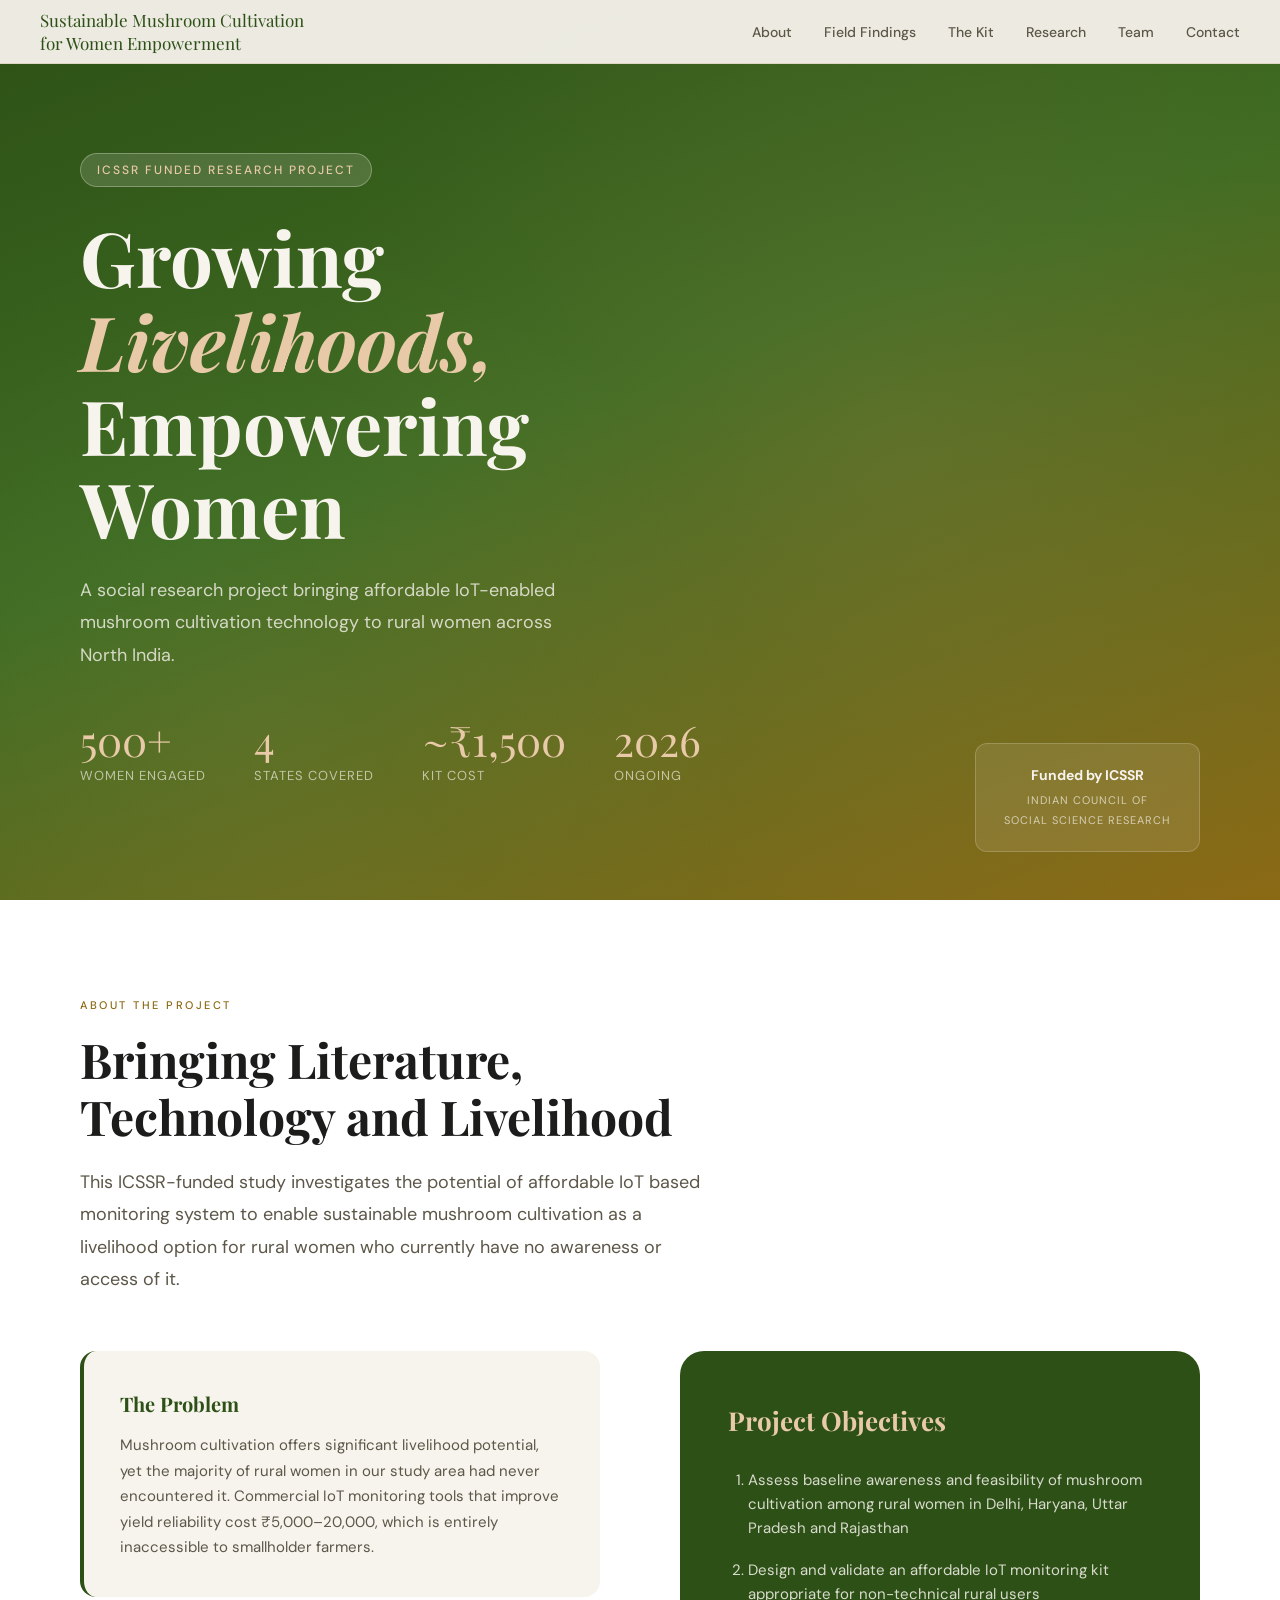
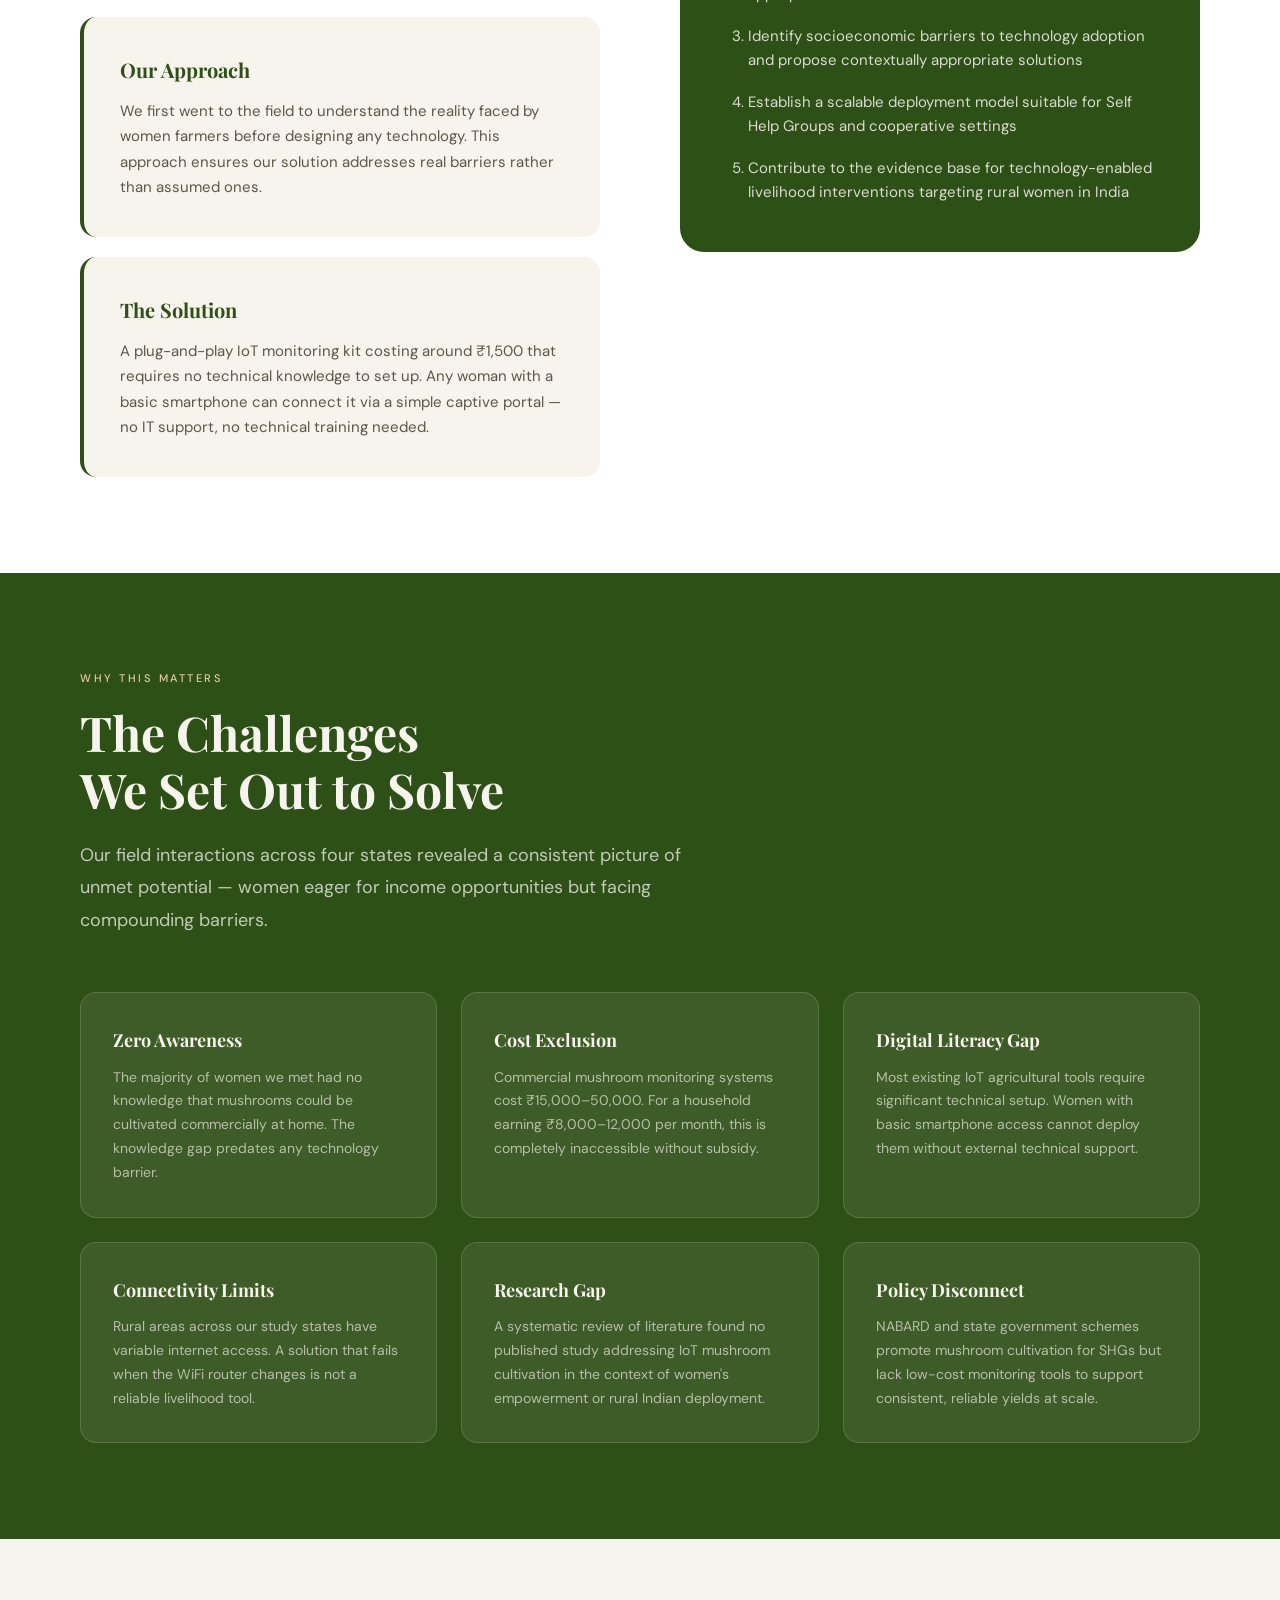
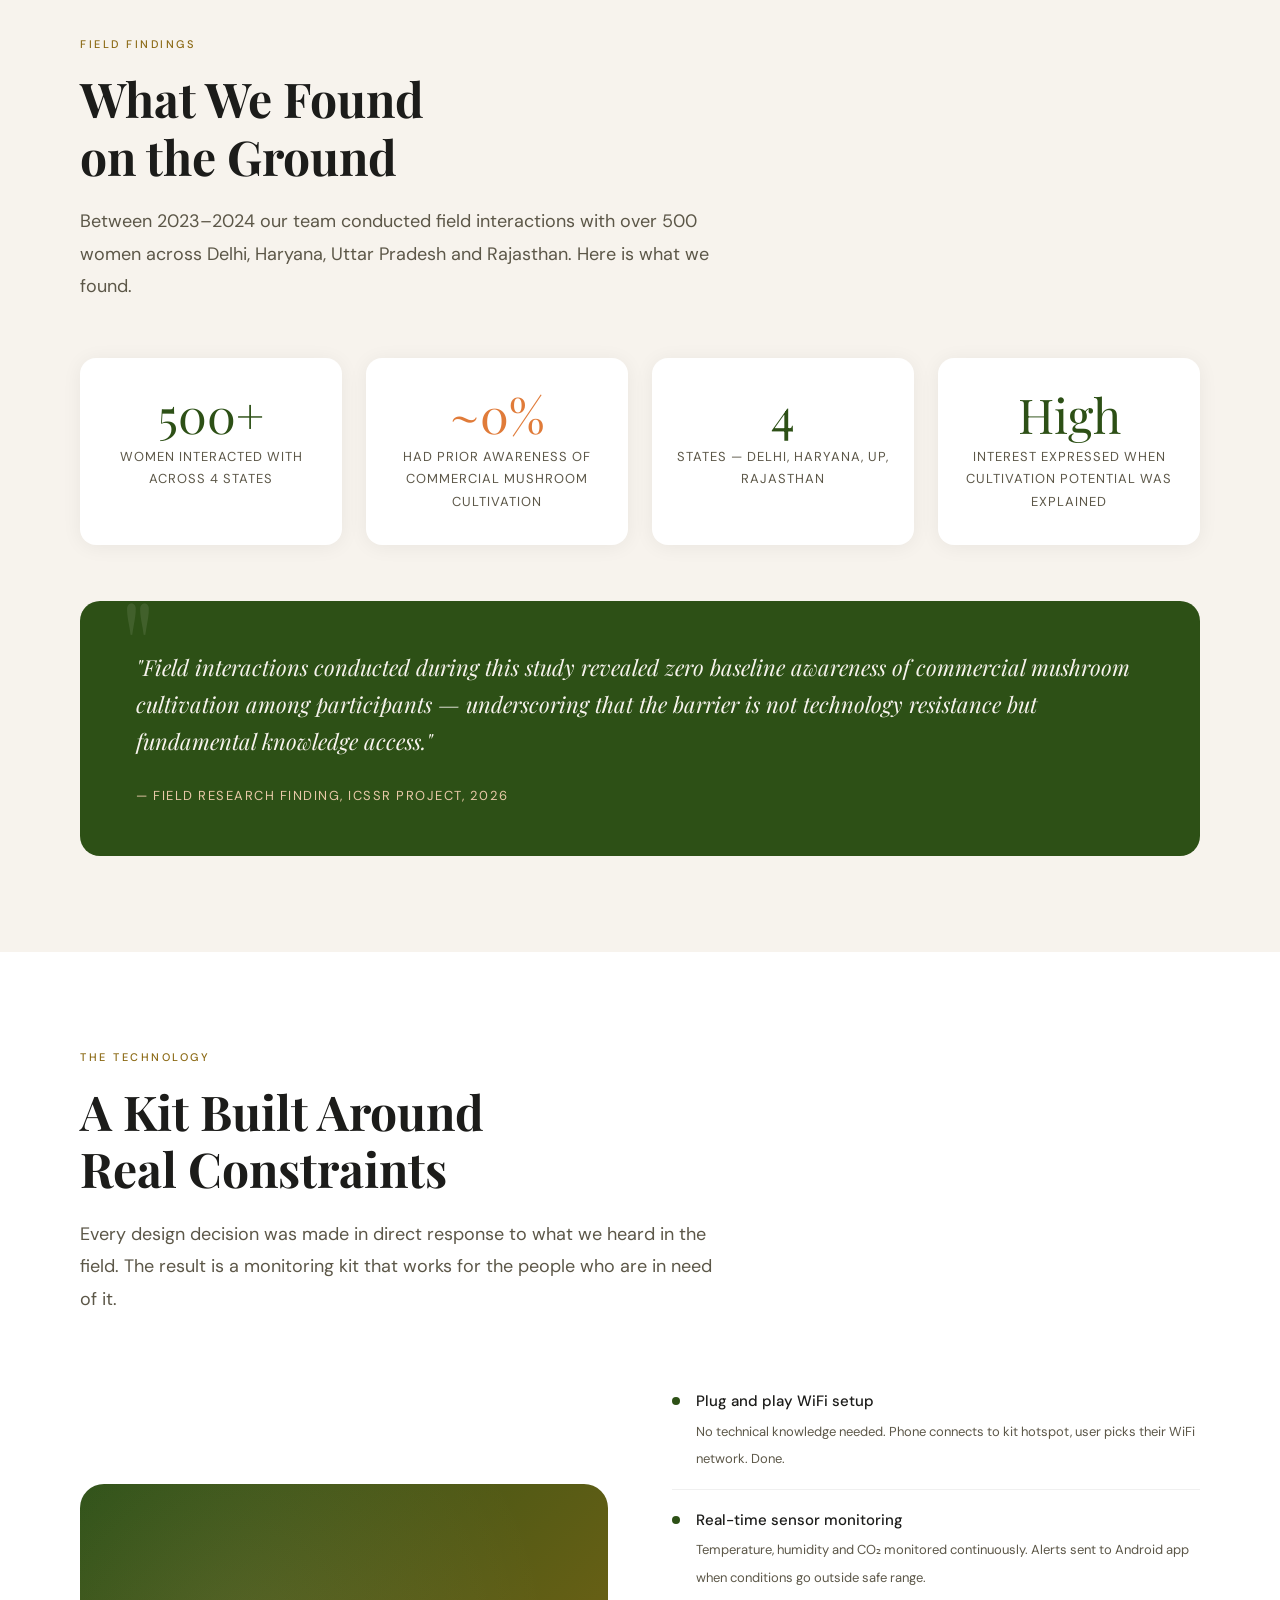
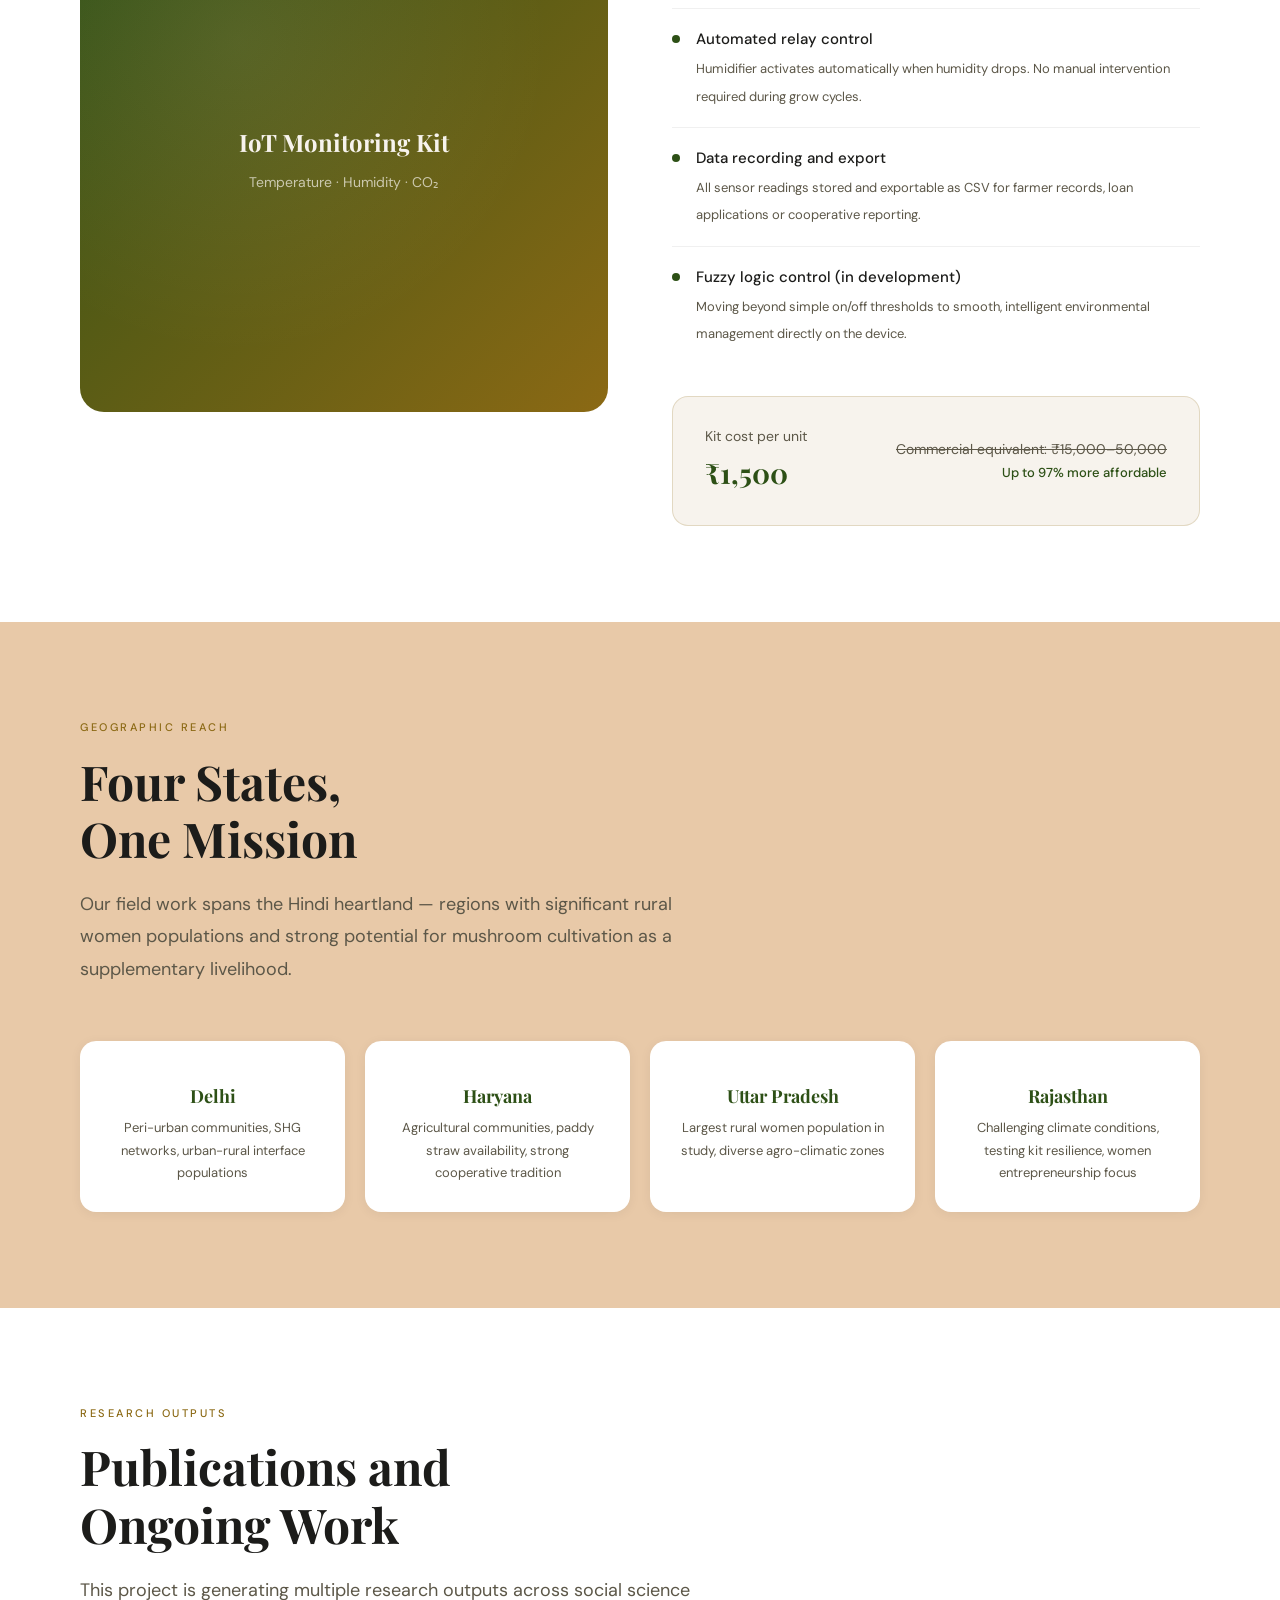
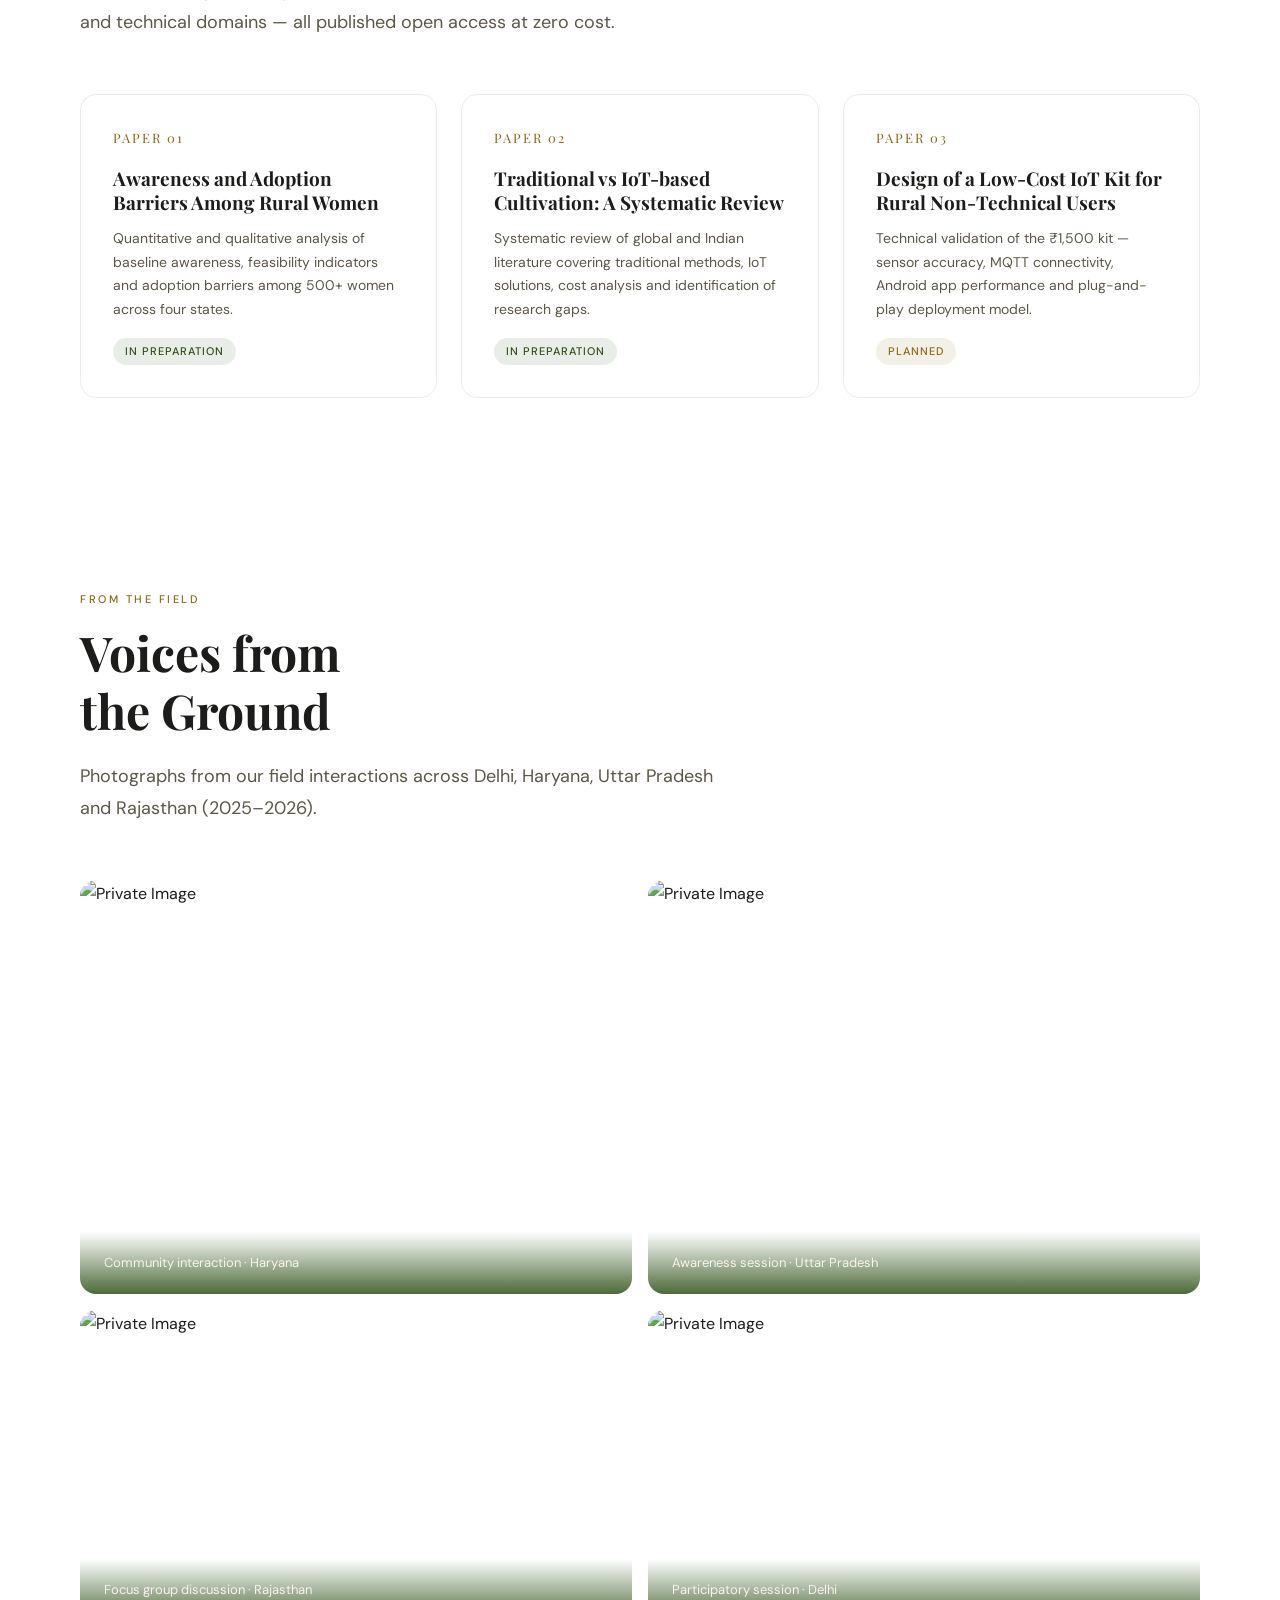
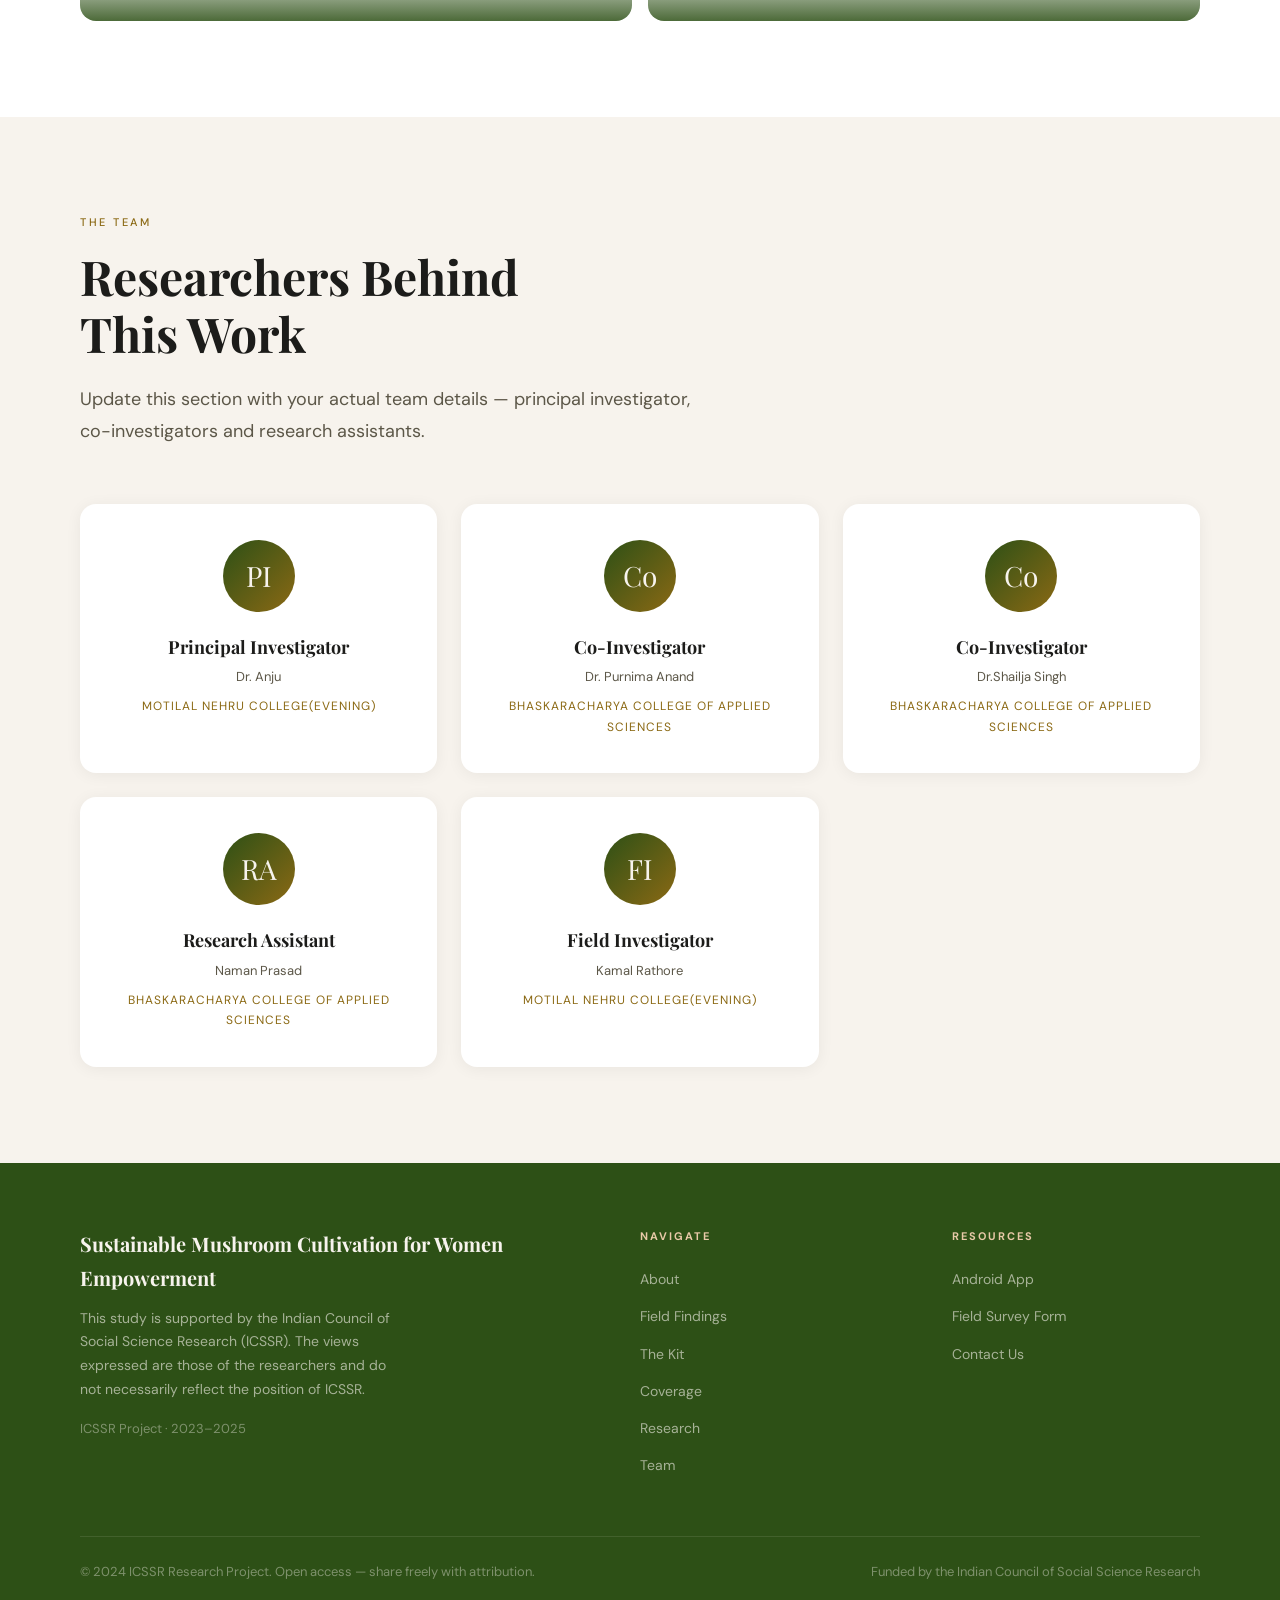
==== commit 158427bd: "Remove emojis and update image alt texts Replaced emoji flags with empty spans and changed image alt" ====
--- a/index.html
+++ b/index.html
@@ -619,7 +619,7 @@
   <p class="lead">Every design decision was made in direct response to what we heard in the field. The result is a monitoring kit that works for the people who are in need of it.</p>
   <div class="kit-grid">
     <div class="kit-visual">
-      <div class="kit-icon">🍄</div>
+      <div class="kit-icon"></div>
       <h3>IoT Monitoring Kit</h3>
       <p>Temperature · Humidity · CO₂</p>
     </div>
@@ -682,22 +682,22 @@
   <p class="lead">Our field work spans the Hindi heartland — regions with significant rural women populations and strong potential for mushroom cultivation as a supplementary livelihood.</p>
   <div class="states-grid">
     <div class="state-card">
-      <span class="state-flag">🏙️</span>
+      <span class="state-flag"></span>
       <h3>Delhi</h3>
       <p>Peri-urban communities, SHG networks, urban-rural interface populations</p>
     </div>
     <div class="state-card">
-      <span class="state-flag">🌾</span>
+      <span class="state-flag"></span>
       <h3>Haryana</h3>
       <p>Agricultural communities, paddy straw availability, strong cooperative tradition</p>
     </div>
     <div class="state-card">
-      <span class="state-flag">🌿</span>
+      <span class="state-flag"></span>
       <h3>Uttar Pradesh</h3>
       <p>Largest rural women population in study, diverse agro-climatic zones</p>
     </div>
     <div class="state-card">
-      <span class="state-flag">🏜️</span>
+      <span class="state-flag"></span>
       <h3>Rajasthan</h3>
       <p>Challenging climate conditions, testing kit resilience, women entrepreneurship focus</p>
     </div>
@@ -737,25 +737,25 @@
   <p class="lead">Photographs from our field interactions across Delhi, Haryana, Uttar Pradesh and Rajasthan (2025–2026).</p>
   <div style="display: grid; grid-template-columns: 1fr 1fr; grid-template-rows: auto auto; gap: 16px;">
     <div style="position: relative; overflow: hidden; border-radius: 16px; aspect-ratio: 4/3; grid-column: 1; grid-row: 1;">
-      <img src="images/1.jpg" alt="Field visit — women interaction session" style="width: 100%; height: 100%; object-fit: cover; display: block; transition: transform 0.4s ease;"/>
+      <img src="images/1.jpg" alt="Private Image" style="width: 100%; height: 100%; object-fit: cover; display: block; transition: transform 0.4s ease;"/>
       <div style="position: absolute; bottom: 0; left: 0; right: 0; padding: 20px 24px; background: linear-gradient(to top, rgba(45,80,22,0.85), transparent);">
         <p style="color: var(--cream); font-size: 13px; margin: 0;">Community interaction · Haryana</p>
       </div>
     </div>
     <div style="position: relative; overflow: hidden; border-radius: 16px; aspect-ratio: 4/3; grid-column: 2; grid-row: 1;">
-      <img src="images/2.jpg" alt="Field visit — rural women group" style="width: 100%; height: 100%; object-fit: cover; display: block; transition: transform 0.4s ease;"/>
+      <img src="images/2.jpg" alt="Private Image" style="width: 100%; height: 100%; object-fit: cover; display: block; transition: transform 0.4s ease;"/>
       <div style="position: absolute; bottom: 0; left: 0; right: 0; padding: 20px 24px; background: linear-gradient(to top, rgba(45,80,22,0.85), transparent);">
         <p style="color: var(--cream); font-size: 13px; margin: 0;">Awareness session · Uttar Pradesh</p>
       </div>
     </div>
     <div style="position: relative; overflow: hidden; border-radius: 16px; aspect-ratio: 16/9; grid-column: 1 / 2; grid-row: 2;">
-      <img src="3.jpg" alt="Field visit — village setting" style="width: 100%; height: 100%; object-fit: cover; display: block; transition: transform 0.4s ease;"/>
+      <img src="3.jpg" alt="Private Image" style="width: 100%; height: 100%; object-fit: cover; display: block; transition: transform 0.4s ease;"/>
       <div style="position: absolute; bottom: 0; left: 0; right: 0; padding: 20px 24px; background: linear-gradient(to top, rgba(45,80,22,0.85), transparent);">
         <p style="color: var(--cream); font-size: 13px; margin: 0;">Focus group discussion · Rajasthan</p>
       </div>
     </div>
     <div style="position: relative; overflow: hidden; border-radius: 16px; aspect-ratio: 16/9; grid-column: 2 / 3; grid-row: 2;">
-      <img src="4.jpg" alt="Field visit — participant engagement" style="width: 100%; height: 100%; object-fit: cover; display: block; transition: transform 0.4s ease;"/>
+      <img src="4.jpg" alt="Private Image" style="width: 100%; height: 100%; object-fit: cover; display: block; transition: transform 0.4s ease;"/>
       <div style="position: absolute; bottom: 0; left: 0; right: 0; padding: 20px 24px; background: linear-gradient(to top, rgba(45,80,22,0.85), transparent);">
         <p style="color: var(--cream); font-size: 13px; margin: 0;">Participatory session · Delhi</p>
       </div>
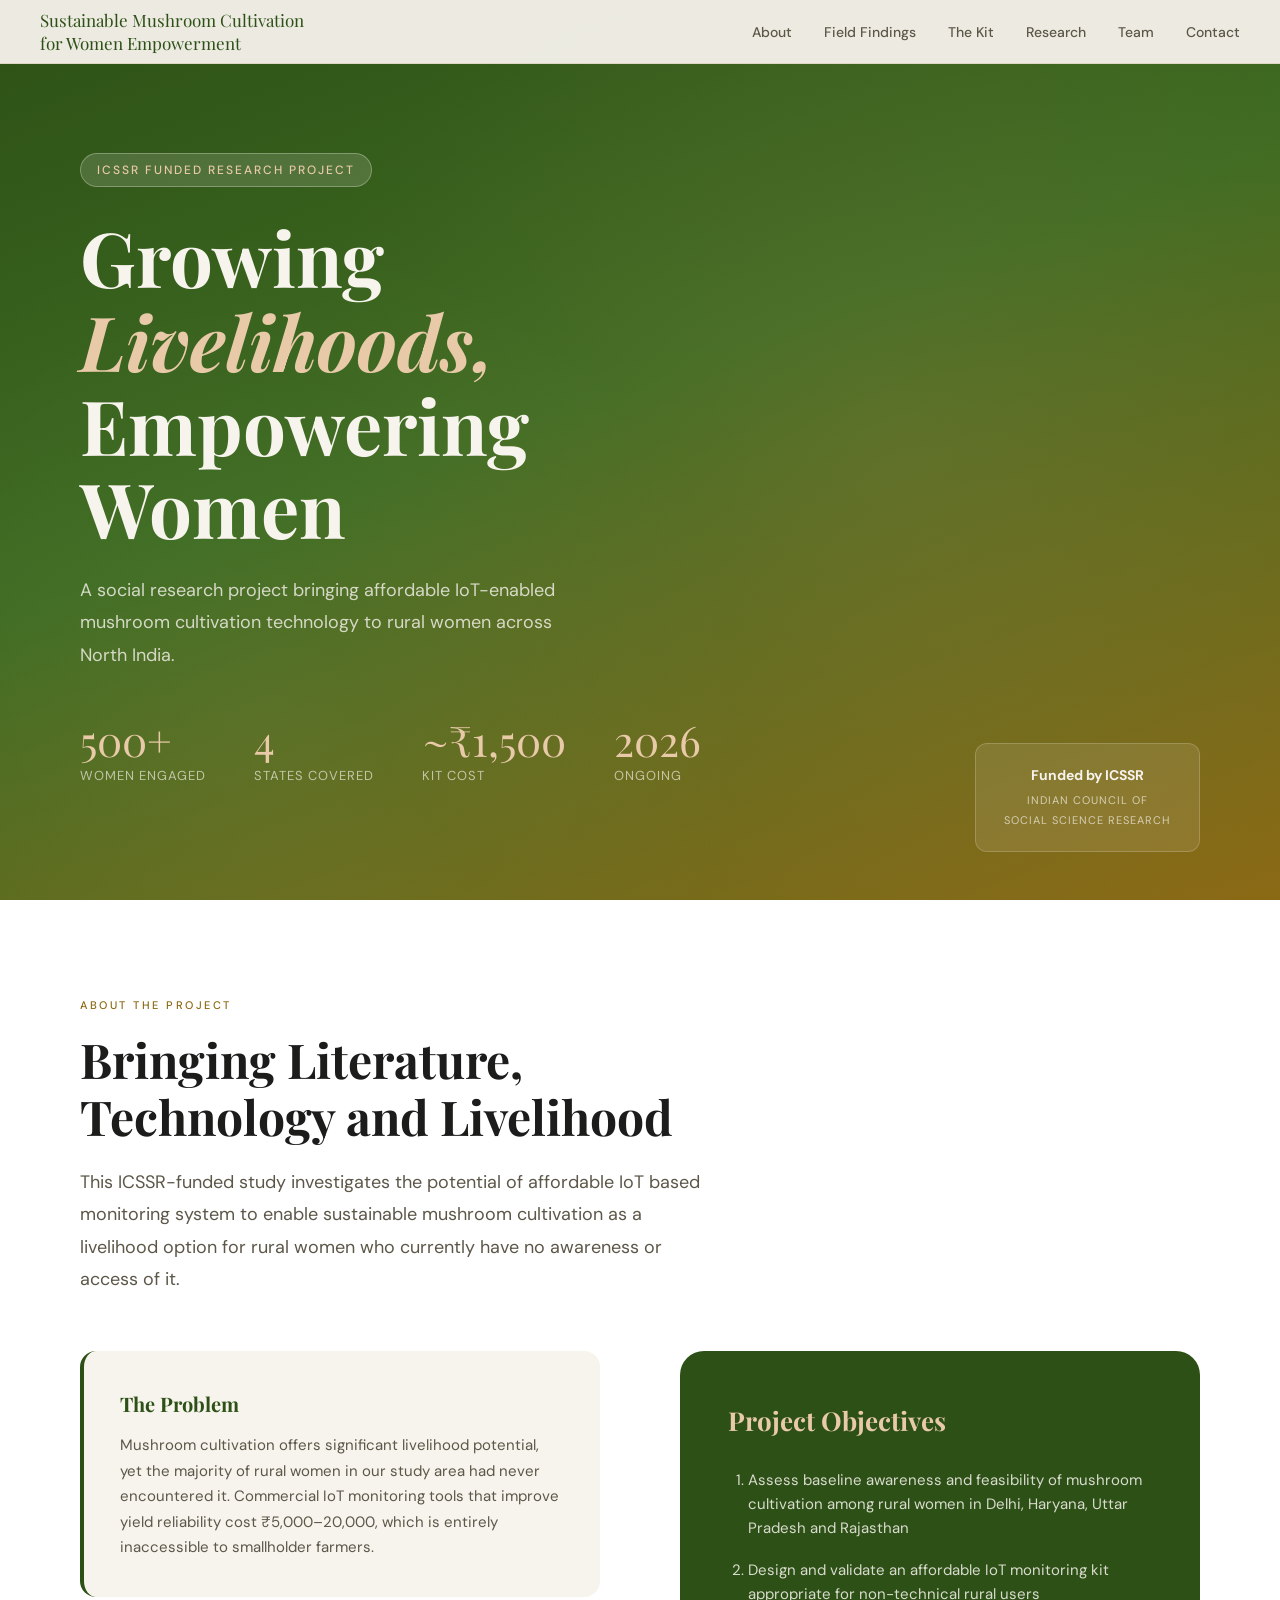
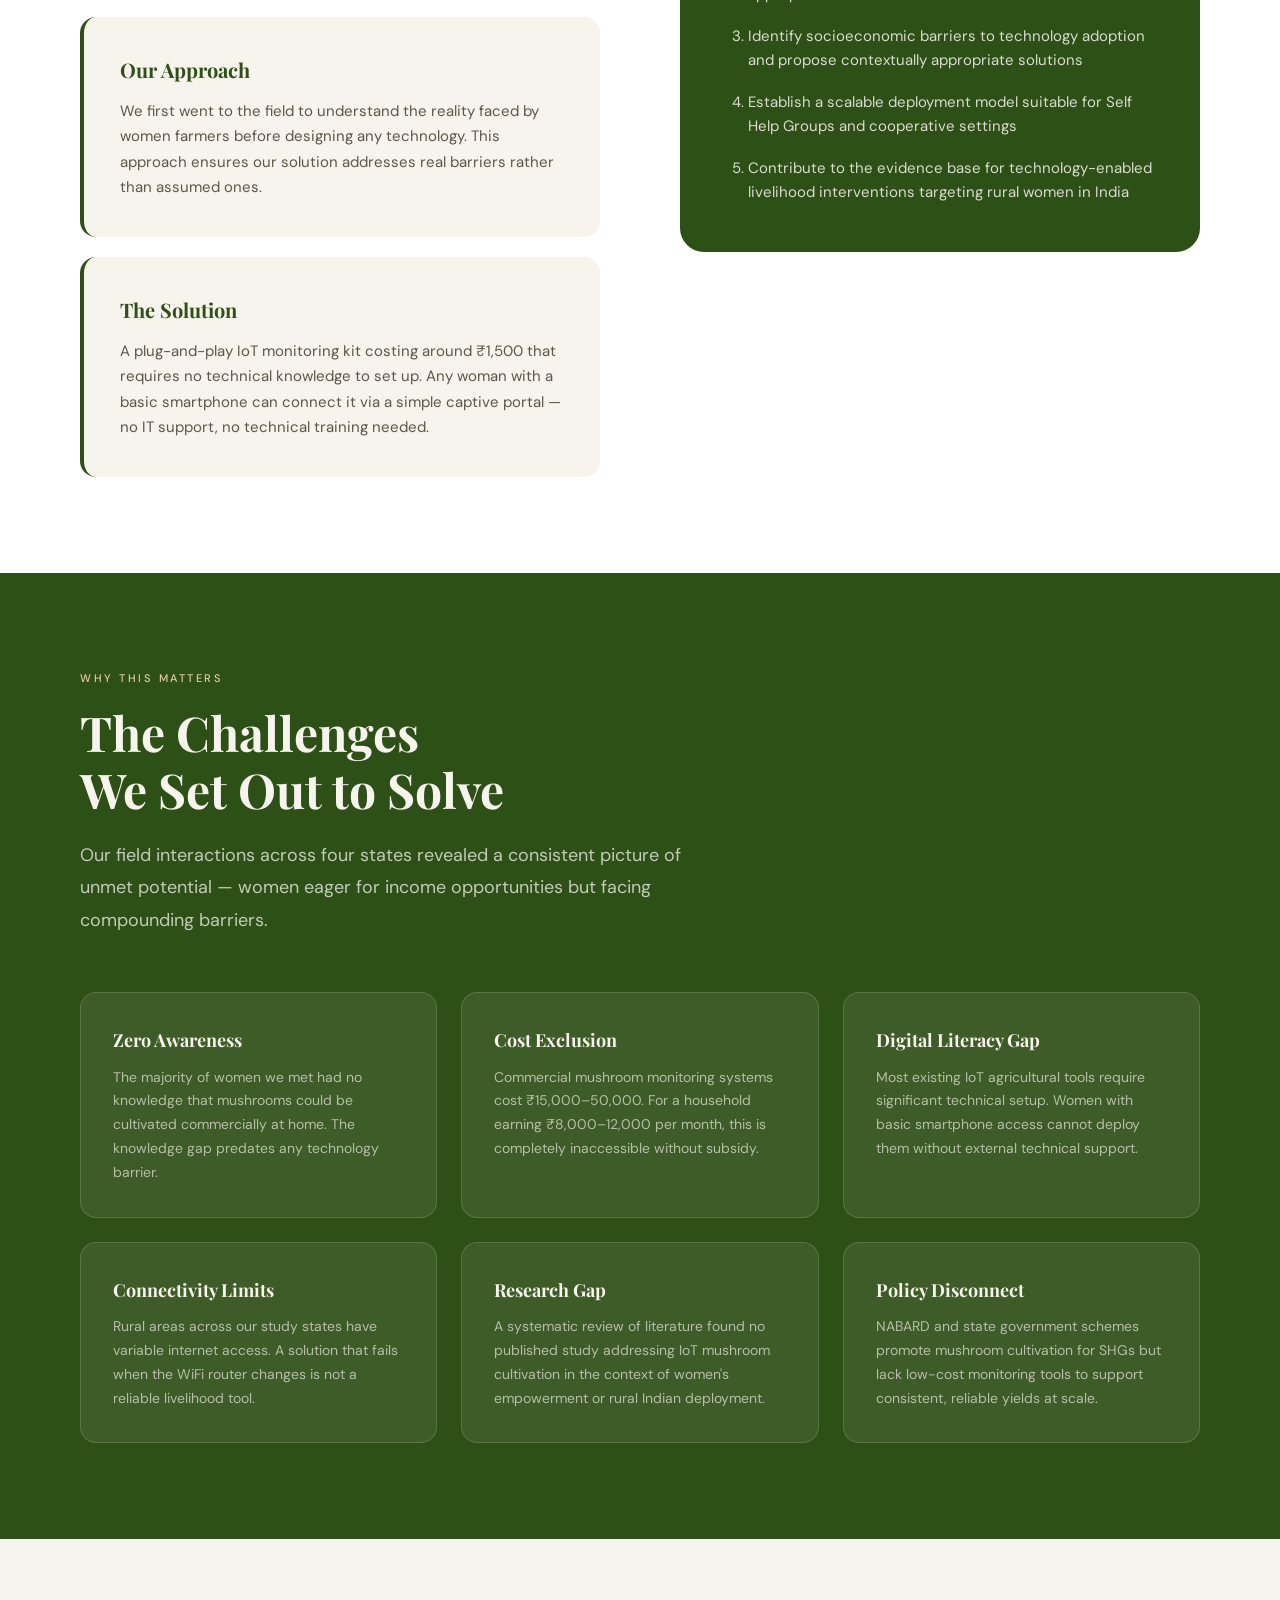
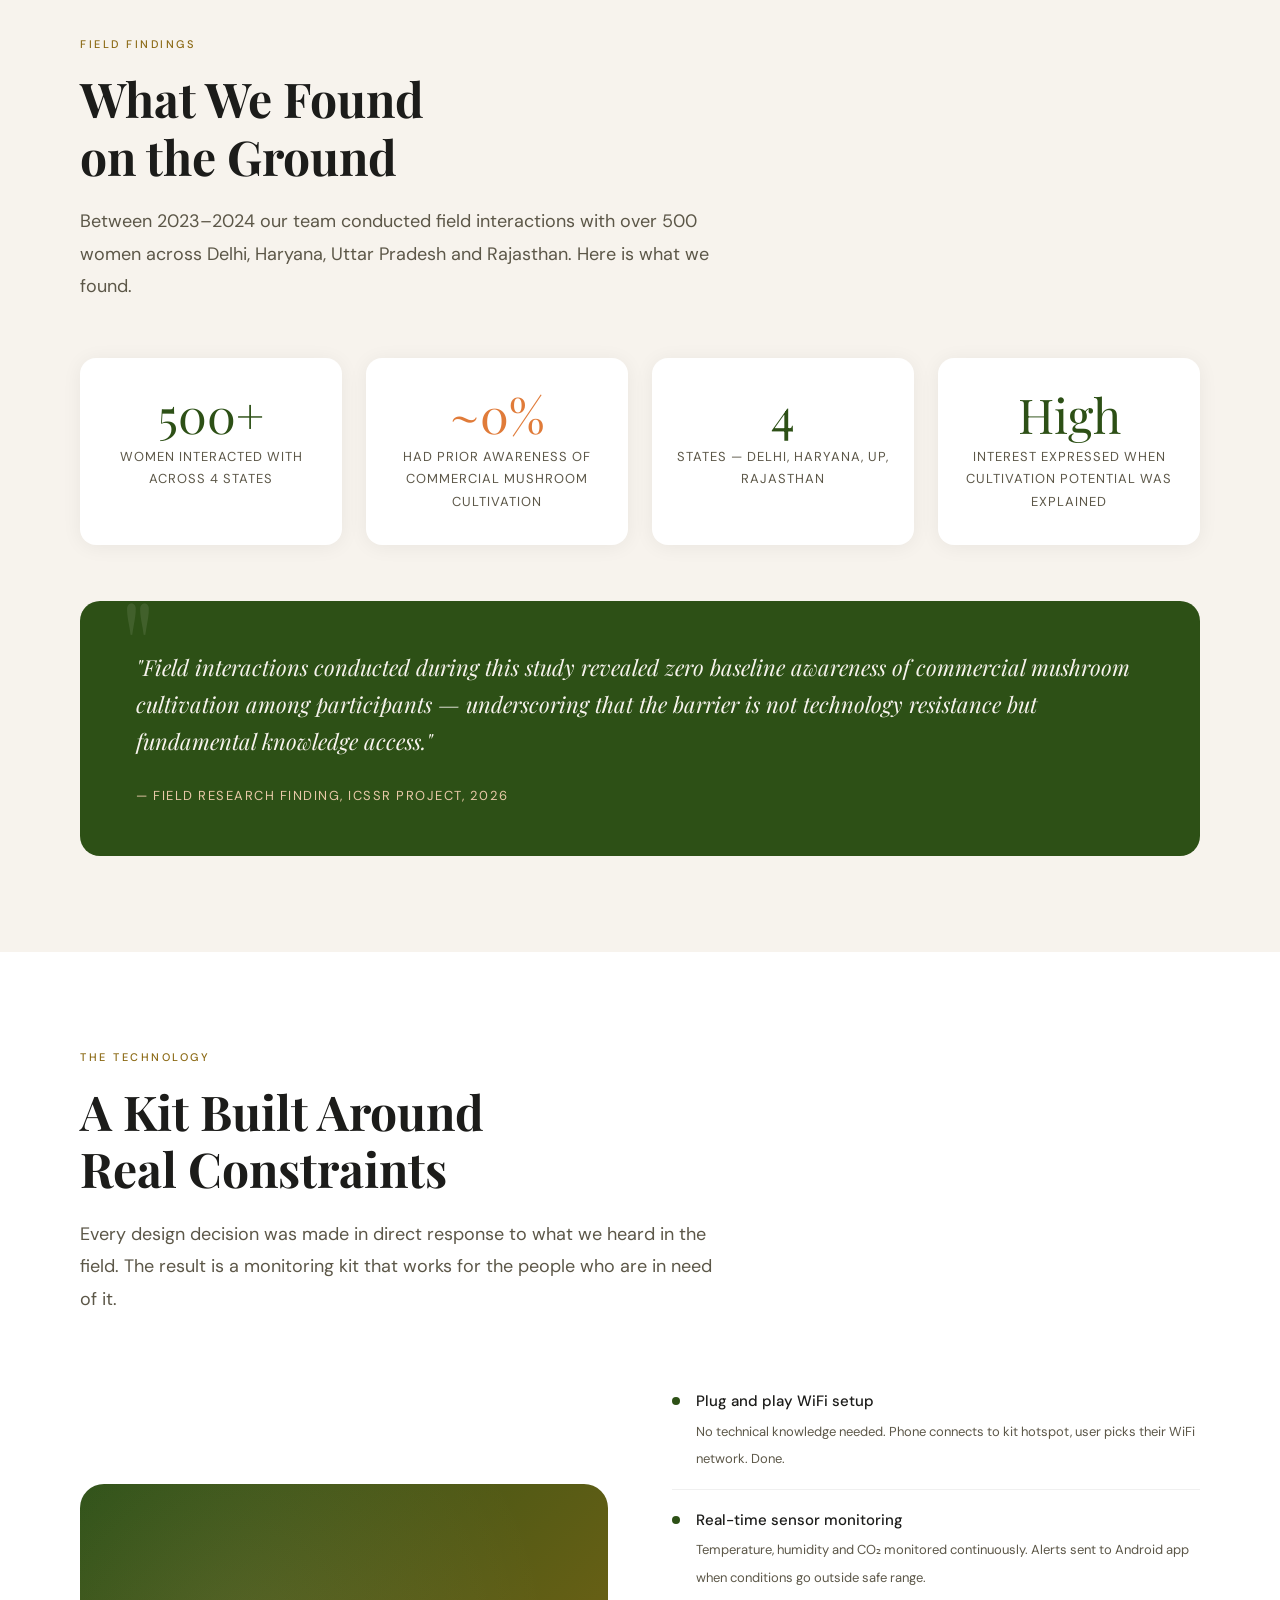
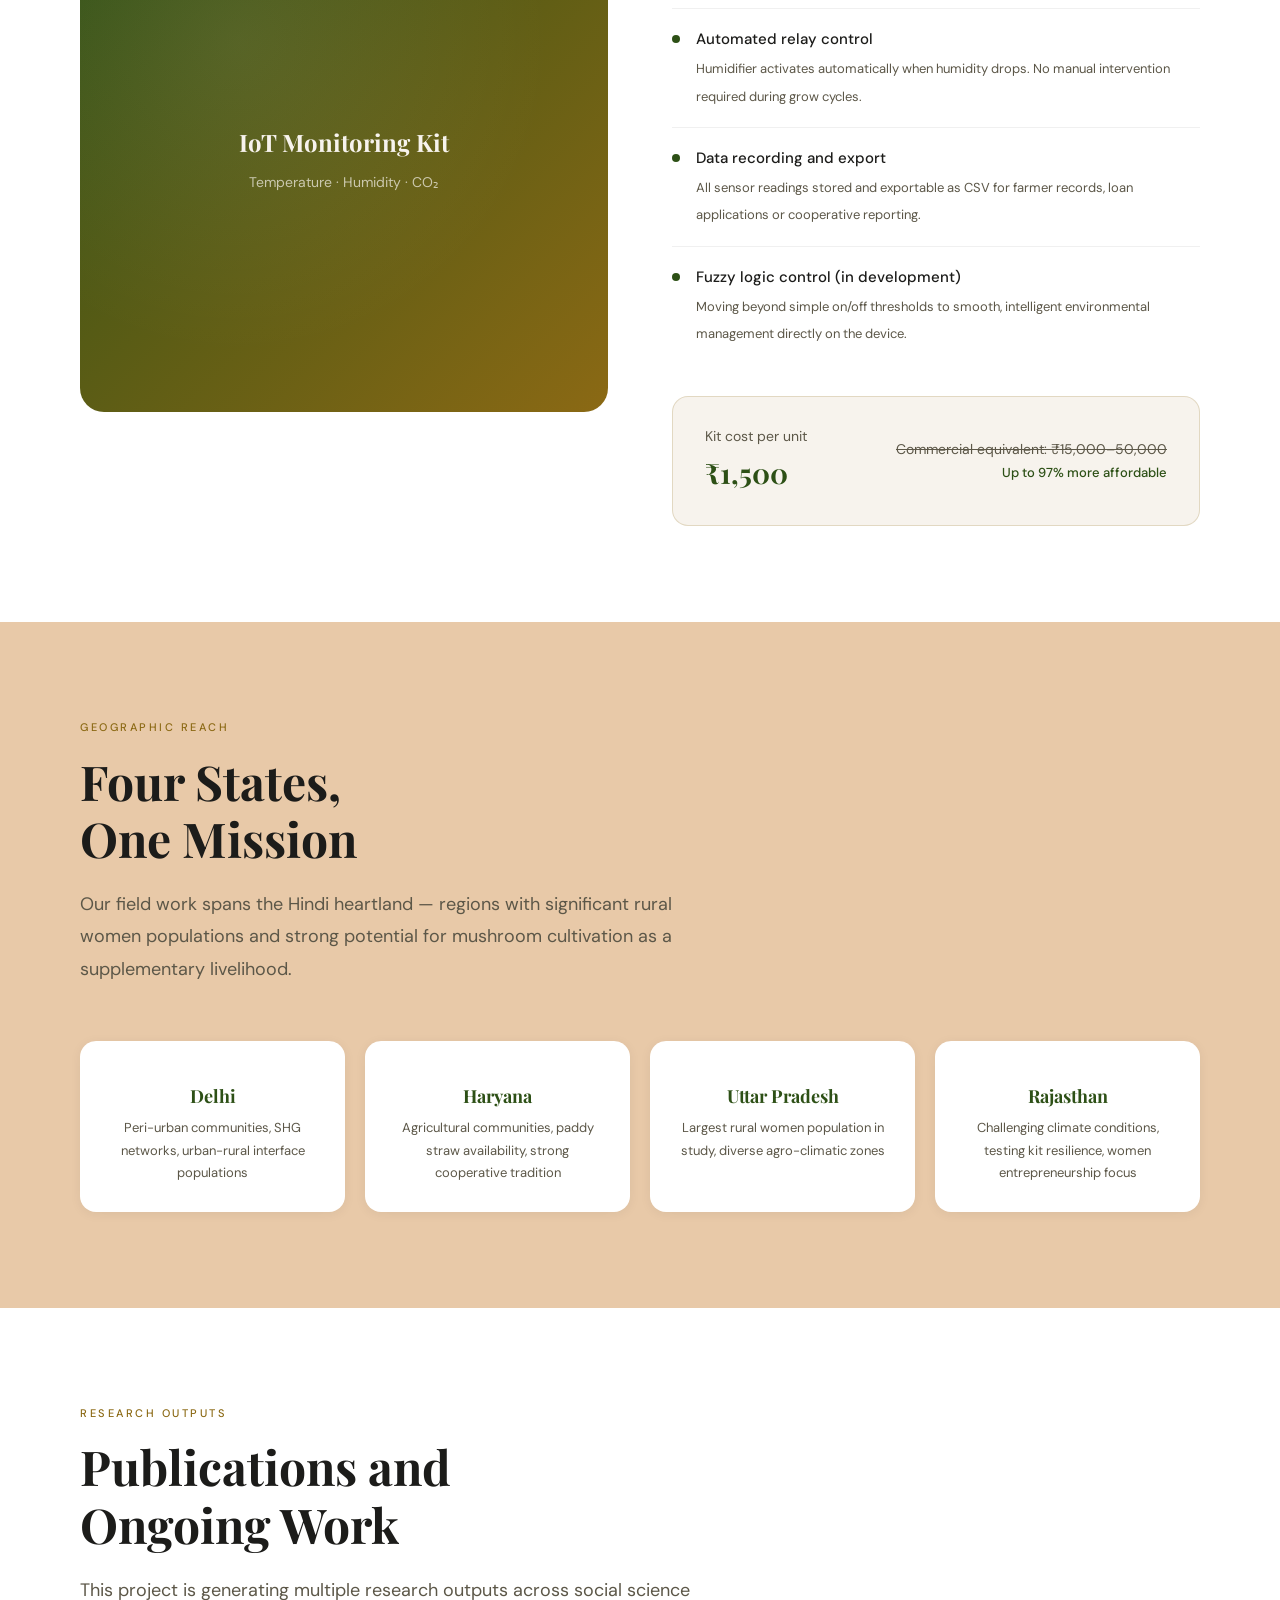
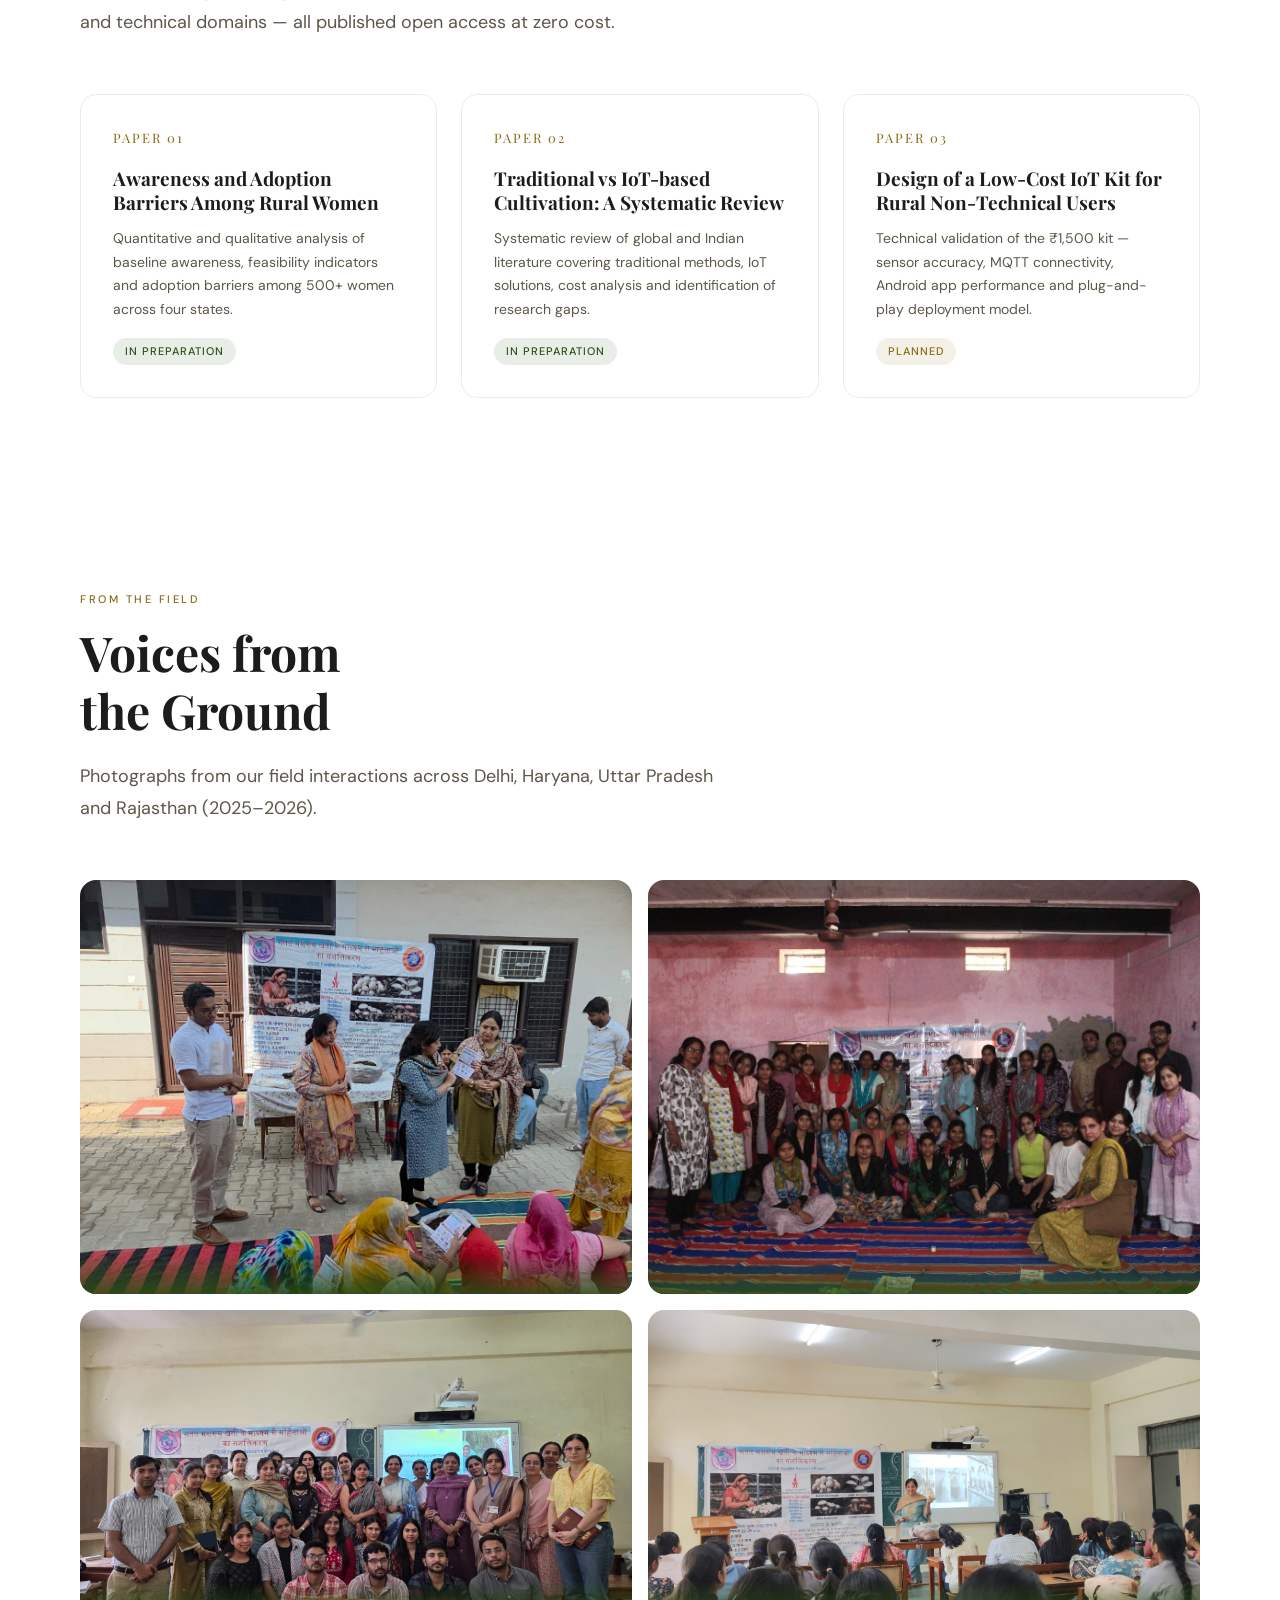
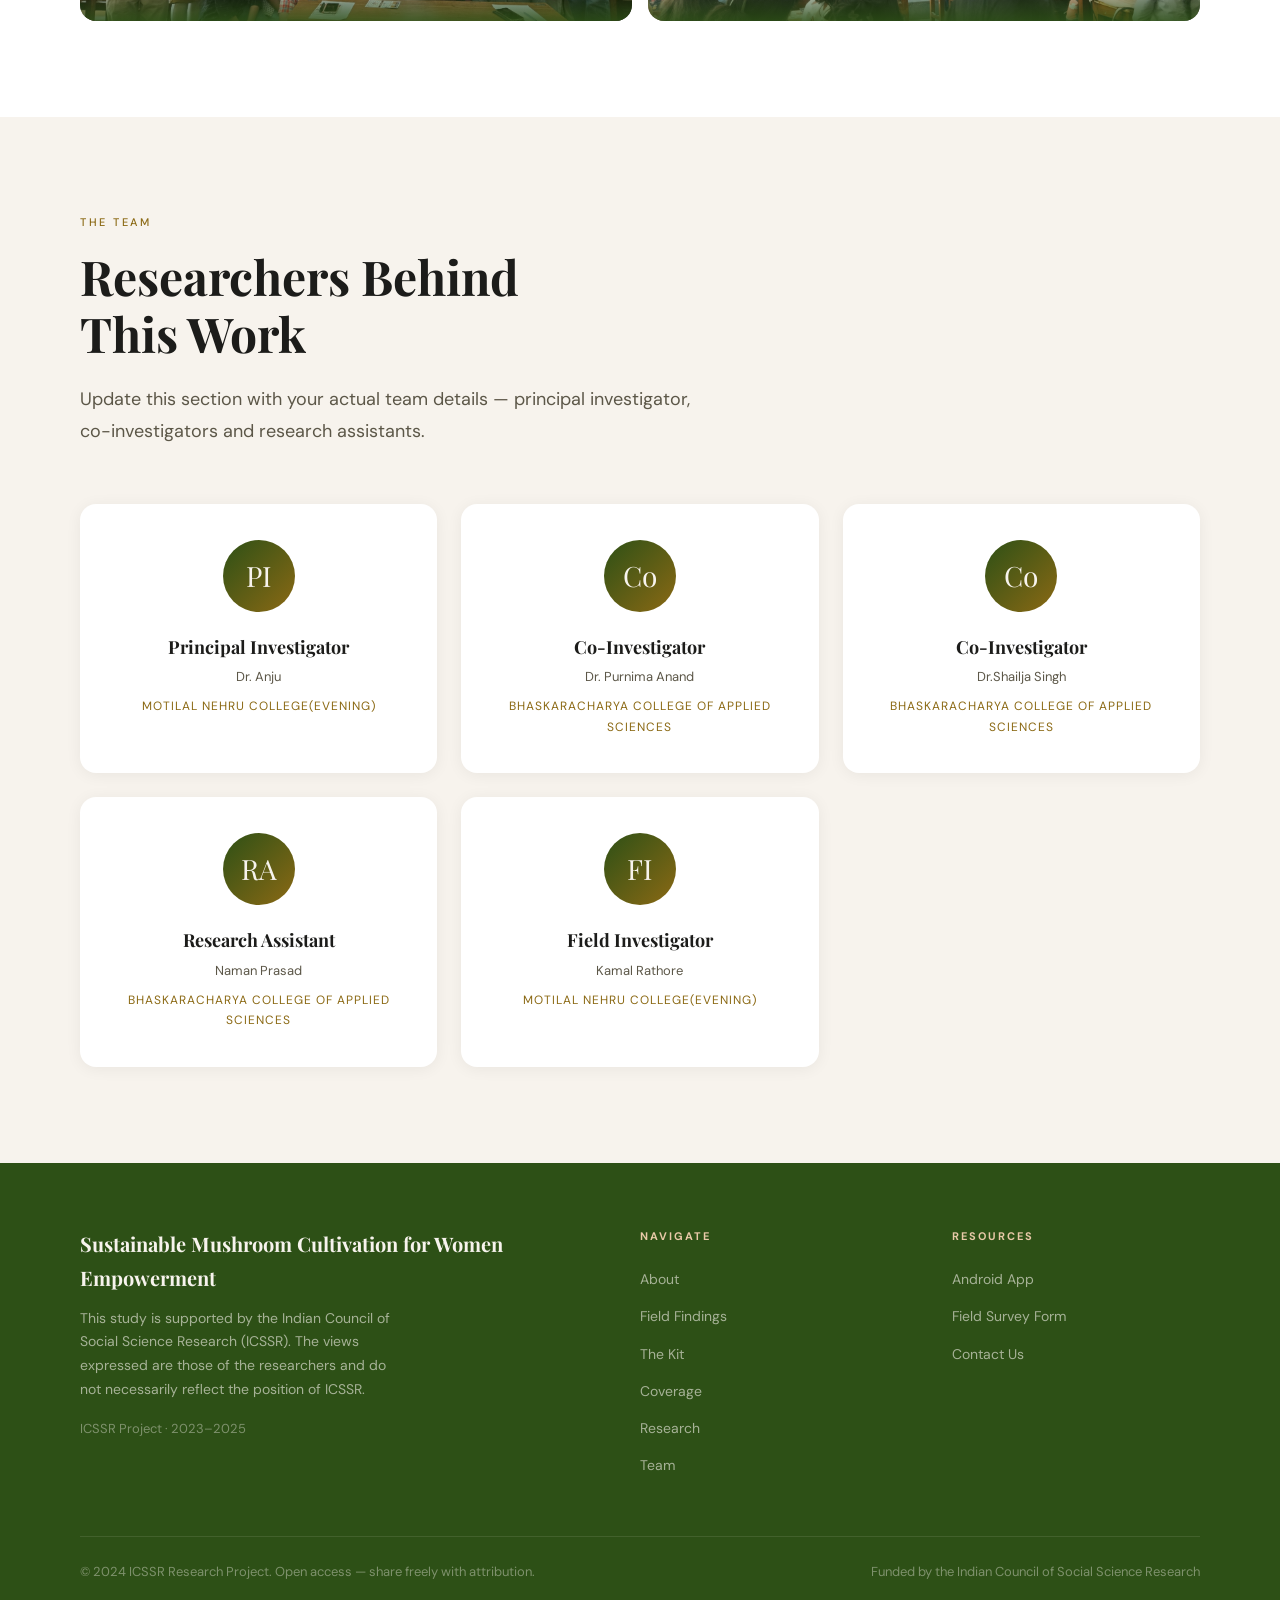
==== commit f65678e5: "Update index.html" ====
--- a/index.html
+++ b/index.html
@@ -739,25 +739,25 @@
     <div style="position: relative; overflow: hidden; border-radius: 16px; aspect-ratio: 4/3; grid-column: 1; grid-row: 1;">
       <img src="images/1.jpg" alt="Private Image" style="width: 100%; height: 100%; object-fit: cover; display: block; transition: transform 0.4s ease;"/>
       <div style="position: absolute; bottom: 0; left: 0; right: 0; padding: 20px 24px; background: linear-gradient(to top, rgba(45,80,22,0.85), transparent);">
-        <p style="color: var(--cream); font-size: 13px; margin: 0;">Community interaction · Haryana</p>
+        <p style="color: var(--cream); font-size: 13px; margin: 0;"></p>
       </div>
     </div>
     <div style="position: relative; overflow: hidden; border-radius: 16px; aspect-ratio: 4/3; grid-column: 2; grid-row: 1;">
       <img src="images/2.jpg" alt="Private Image" style="width: 100%; height: 100%; object-fit: cover; display: block; transition: transform 0.4s ease;"/>
       <div style="position: absolute; bottom: 0; left: 0; right: 0; padding: 20px 24px; background: linear-gradient(to top, rgba(45,80,22,0.85), transparent);">
-        <p style="color: var(--cream); font-size: 13px; margin: 0;">Awareness session · Uttar Pradesh</p>
+        <p style="color: var(--cream); font-size: 13px; margin: 0;"></p>
       </div>
     </div>
     <div style="position: relative; overflow: hidden; border-radius: 16px; aspect-ratio: 16/9; grid-column: 1 / 2; grid-row: 2;">
-      <img src="3.jpg" alt="Private Image" style="width: 100%; height: 100%; object-fit: cover; display: block; transition: transform 0.4s ease;"/>
+      <img src="images/3.jpg" alt="Private Image" style="width: 100%; height: 100%; object-fit: cover; display: block; transition: transform 0.4s ease;"/>
       <div style="position: absolute; bottom: 0; left: 0; right: 0; padding: 20px 24px; background: linear-gradient(to top, rgba(45,80,22,0.85), transparent);">
-        <p style="color: var(--cream); font-size: 13px; margin: 0;">Focus group discussion · Rajasthan</p>
+        <p style="color: var(--cream); font-size: 13px; margin: 0;"></p>
       </div>
     </div>
     <div style="position: relative; overflow: hidden; border-radius: 16px; aspect-ratio: 16/9; grid-column: 2 / 3; grid-row: 2;">
-      <img src="4.jpg" alt="Private Image" style="width: 100%; height: 100%; object-fit: cover; display: block; transition: transform 0.4s ease;"/>
+      <img src="images/4.jpg" alt="Private Image" style="width: 100%; height: 100%; object-fit: cover; display: block; transition: transform 0.4s ease;"/>
       <div style="position: absolute; bottom: 0; left: 0; right: 0; padding: 20px 24px; background: linear-gradient(to top, rgba(45,80,22,0.85), transparent);">
-        <p style="color: var(--cream); font-size: 13px; margin: 0;">Participatory session · Delhi</p>
+        <p style="color: var(--cream); font-size: 13px; margin: 0;"></p>
       </div>
     </div>
   </div>
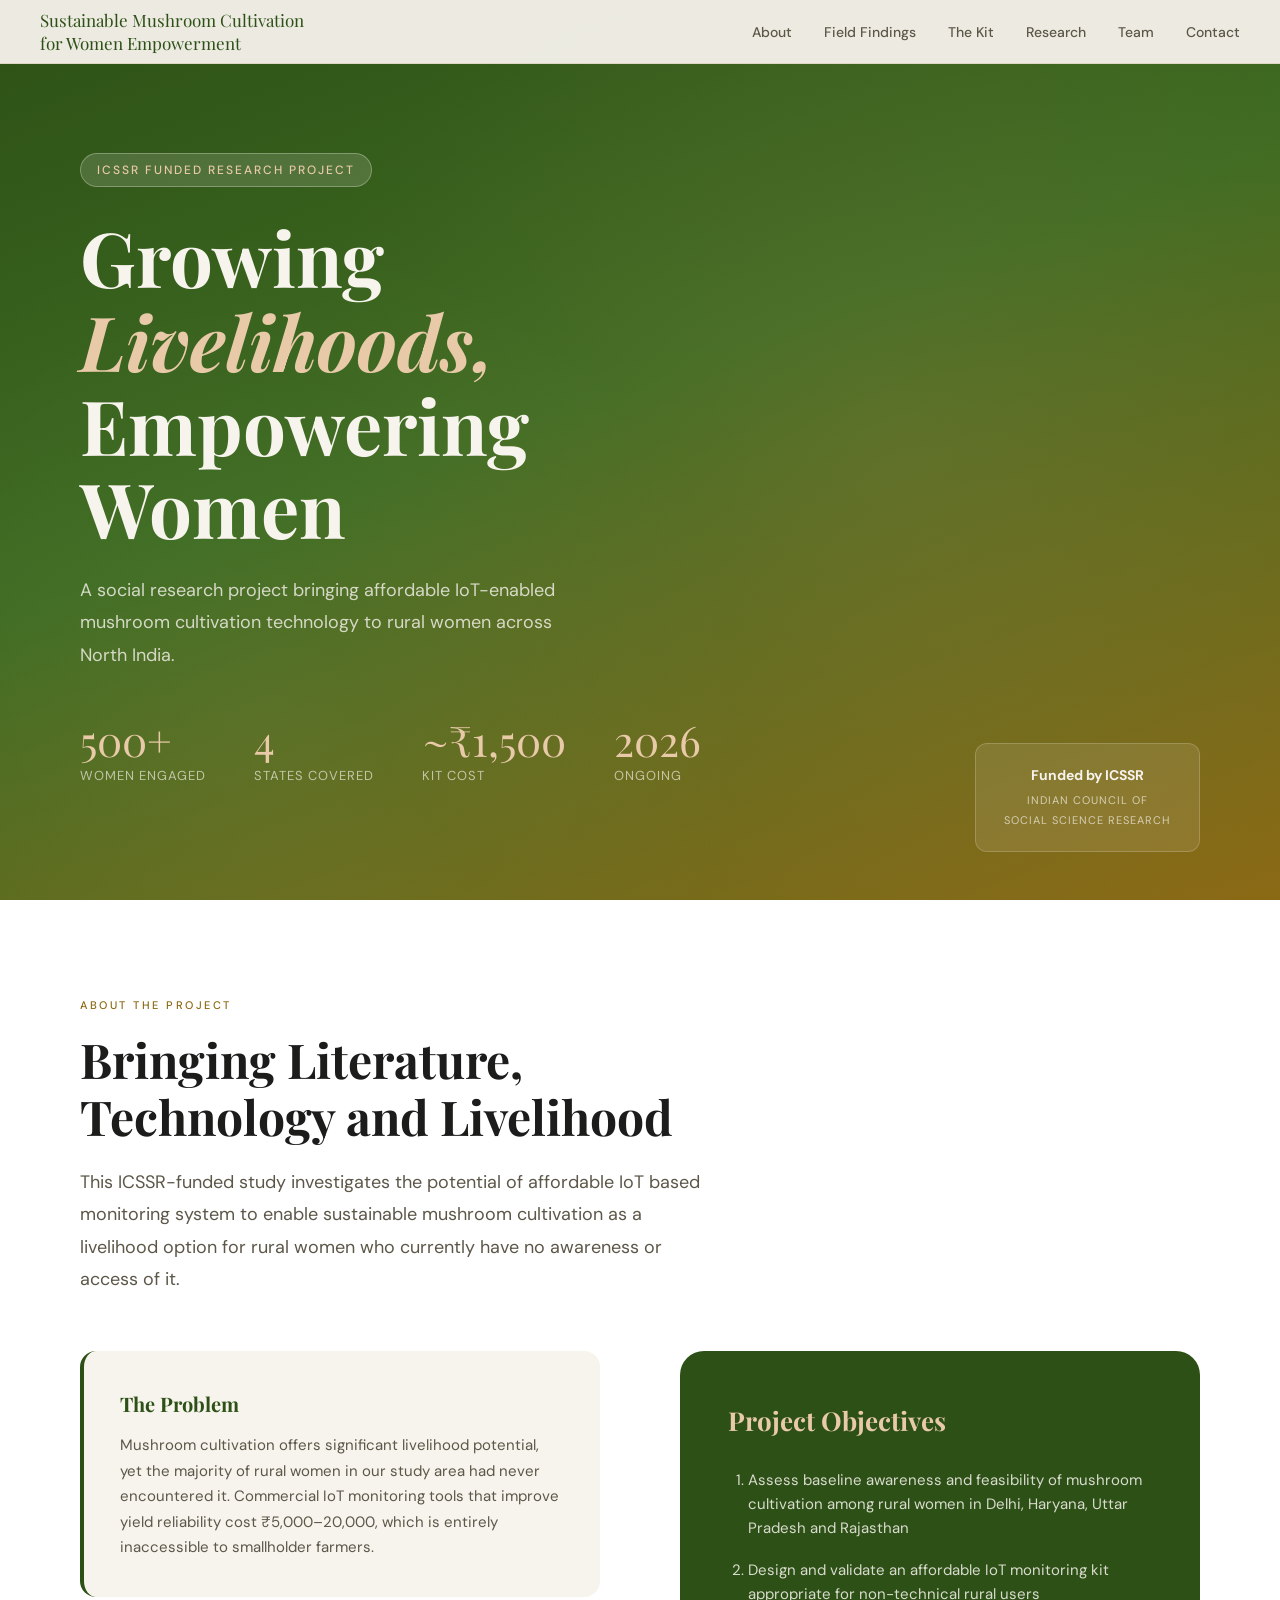
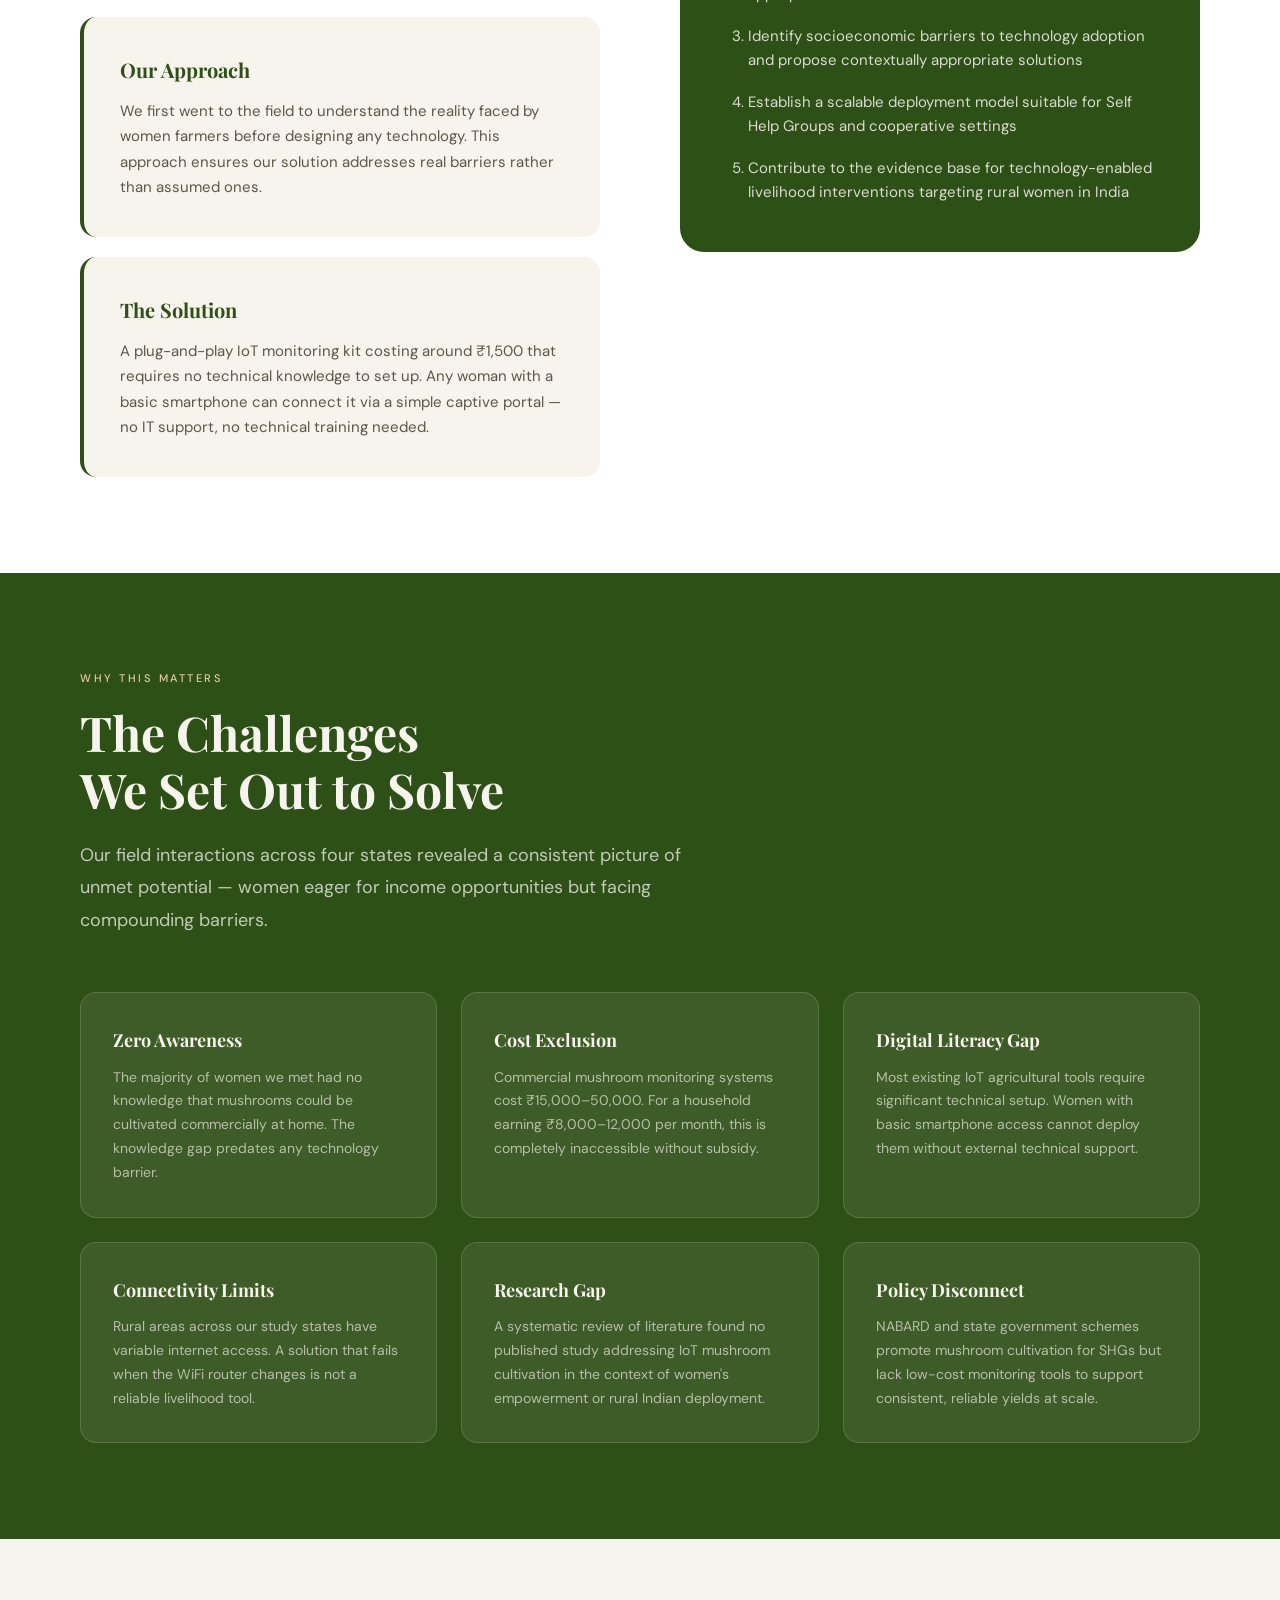
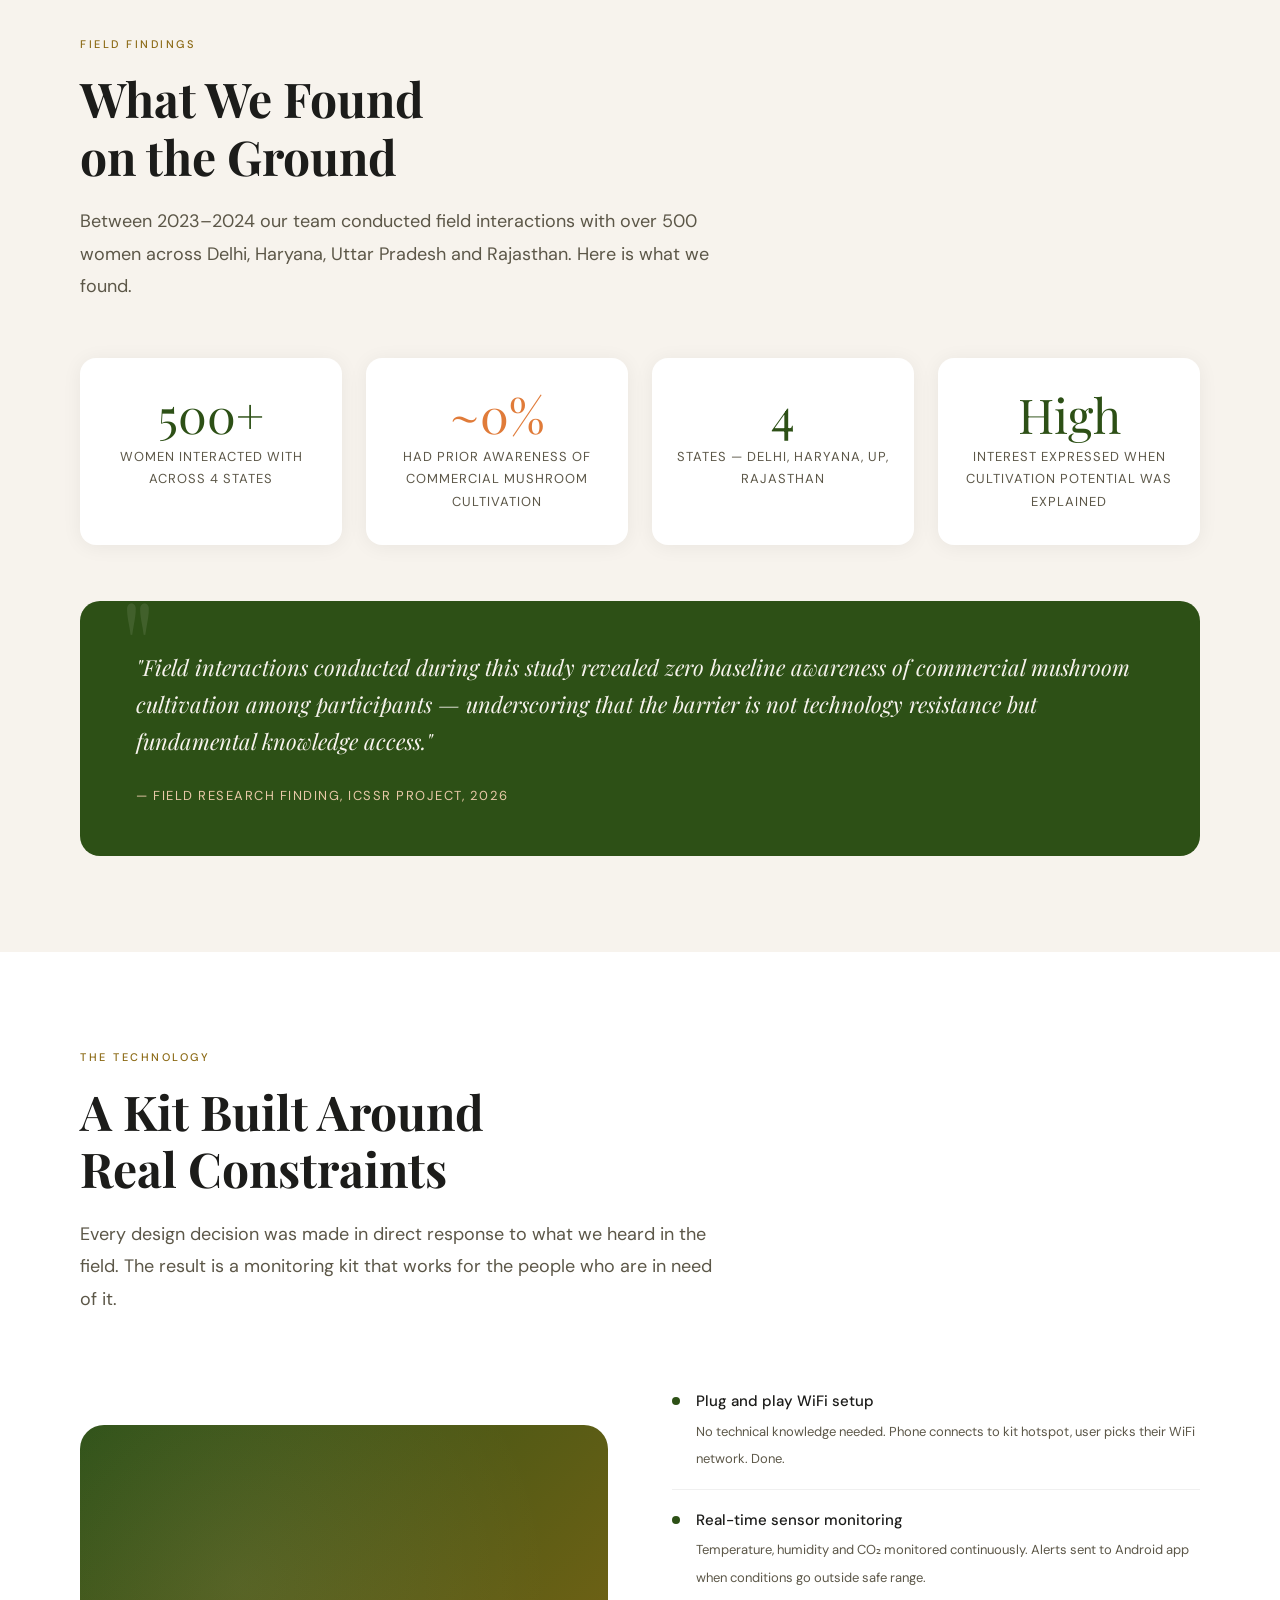
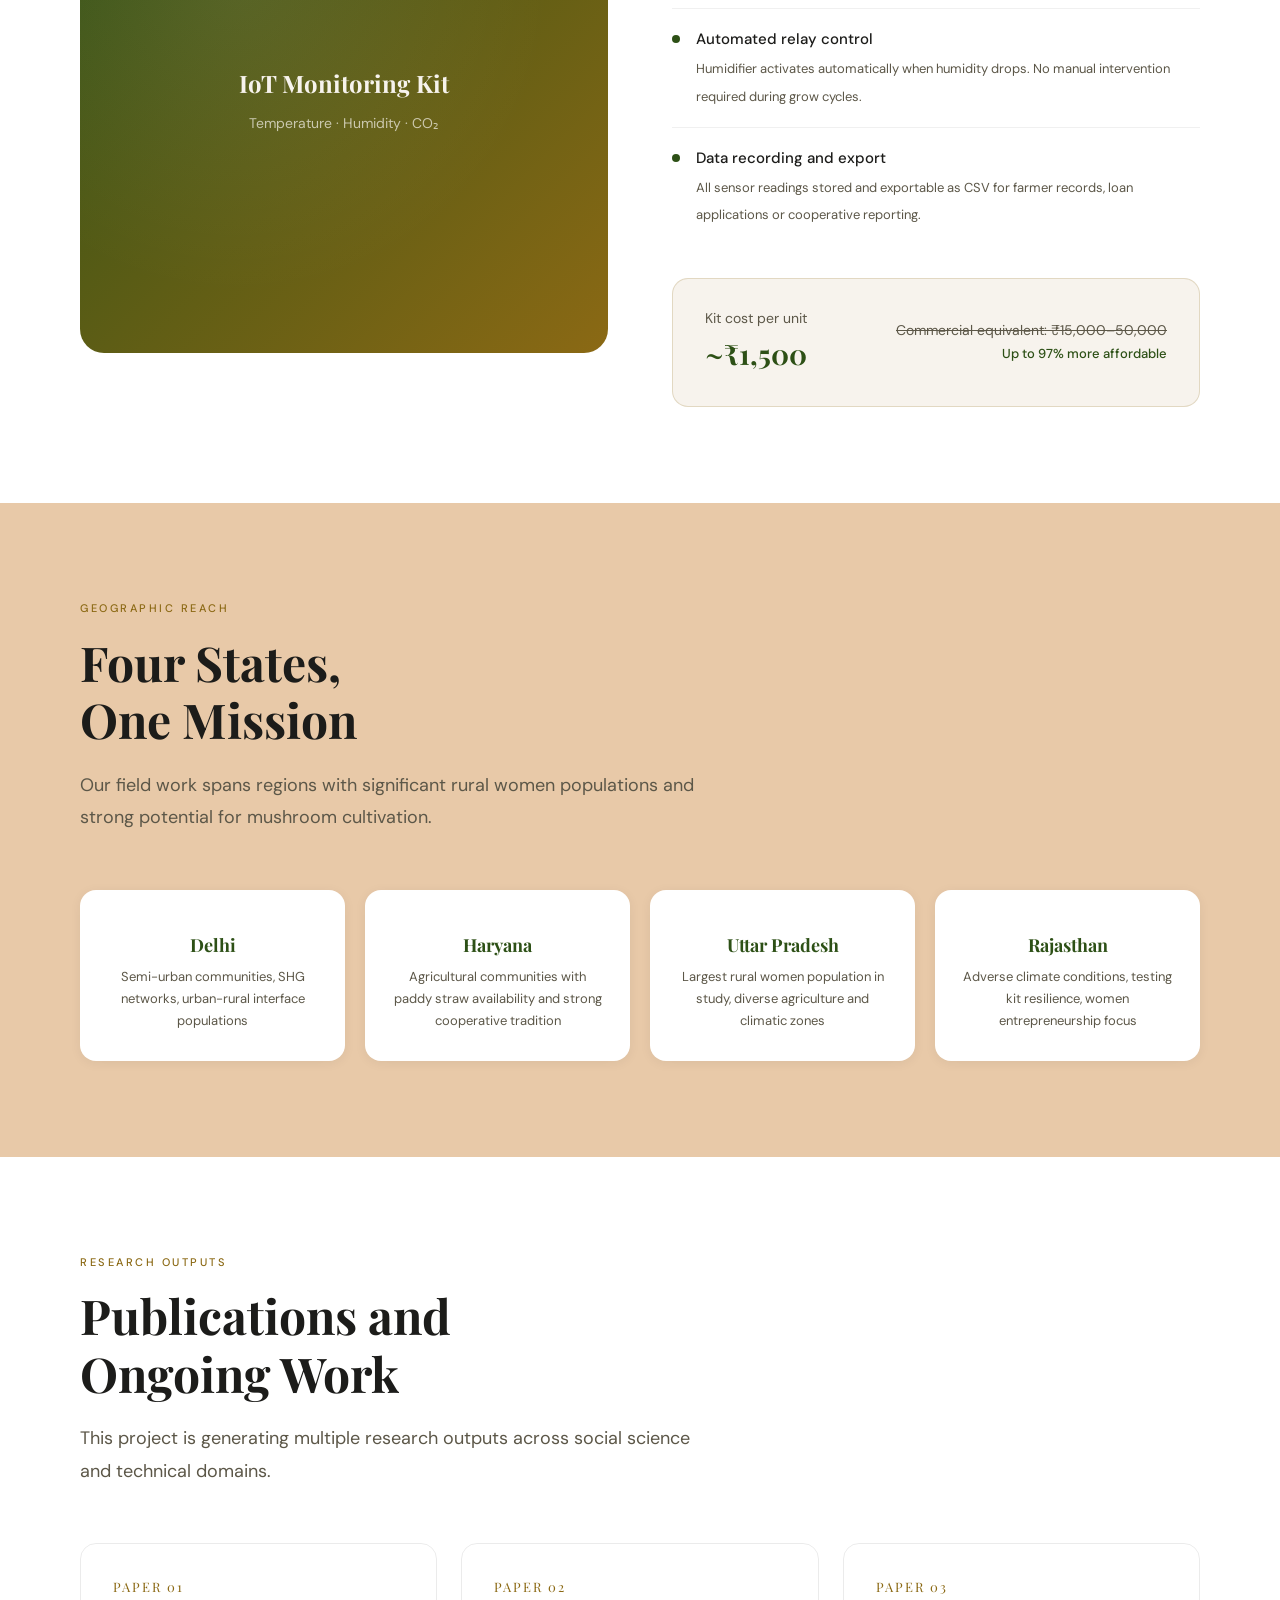
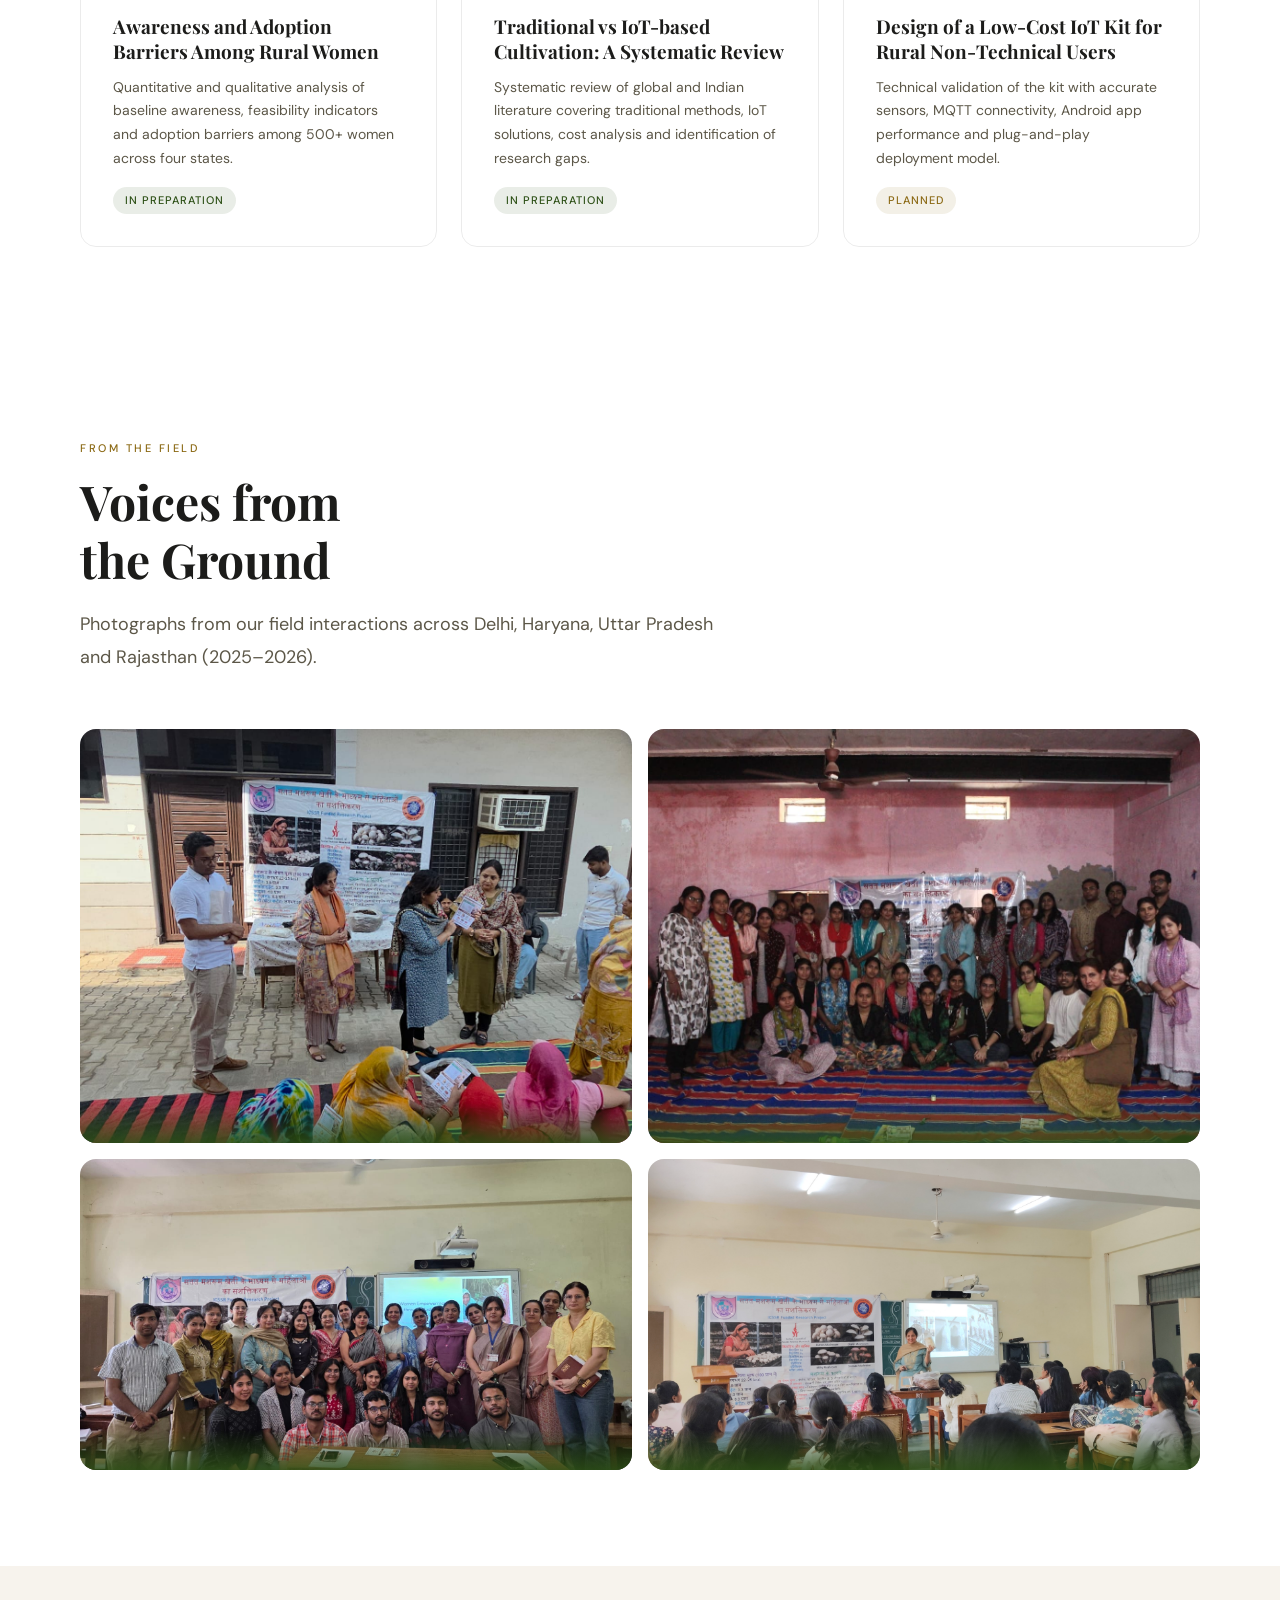
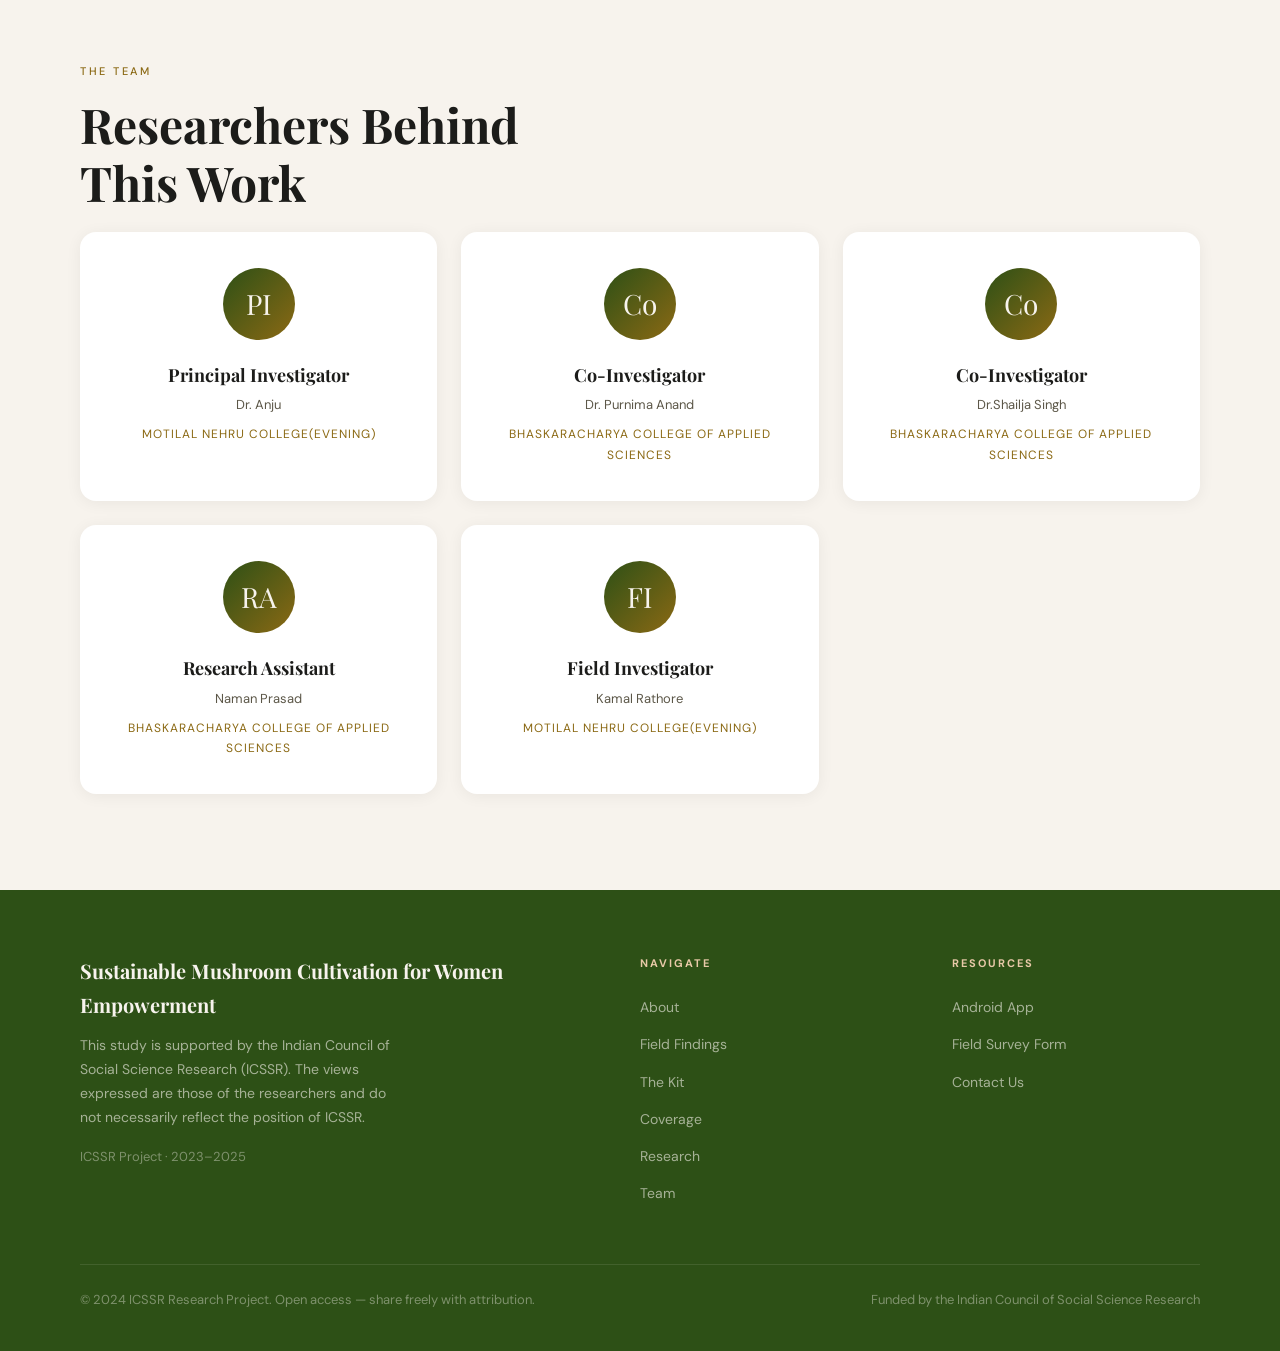
==== commit dc9f1659: "Update index.html" ====
--- a/index.html
+++ b/index.html
@@ -653,18 +653,11 @@
             <span>All sensor readings stored and exportable as CSV for farmer records, loan applications or cooperative reporting.</span>
           </div>
         </li>
-        <li>
-          <div class="feat-dot"></div>
-          <div class="feat-text">
-            <strong>Fuzzy logic control (in development)</strong>
-            <span>Moving beyond simple on/off thresholds to smooth, intelligent environmental management directly on the device.</span>
-          </div>
-        </li>
       </ul>
       <div class="cost-banner">
         <div>
           <p>Kit cost per unit</p>
-          <strong>₹1,500</strong>
+          <strong>~₹1,500</strong>
         </div>
         <div style="text-align: right;">
           <p class="cost-compare">Commercial equivalent: ₹15,000–50,000</p>
@@ -679,27 +672,27 @@
 <section class="states" id="states">
   <span class="section-tag">Geographic Reach</span>
   <h2>Four States,<br>One Mission</h2>
-  <p class="lead">Our field work spans the Hindi heartland — regions with significant rural women populations and strong potential for mushroom cultivation as a supplementary livelihood.</p>
+  <p class="lead">Our field work spans regions with significant rural women populations and strong potential for mushroom cultivation.</p>
   <div class="states-grid">
     <div class="state-card">
       <span class="state-flag"></span>
       <h3>Delhi</h3>
-      <p>Peri-urban communities, SHG networks, urban-rural interface populations</p>
+      <p>Semi-urban communities, SHG networks, urban-rural interface populations</p>
     </div>
     <div class="state-card">
       <span class="state-flag"></span>
       <h3>Haryana</h3>
-      <p>Agricultural communities, paddy straw availability, strong cooperative tradition</p>
+      <p>Agricultural communities with paddy straw availability and strong cooperative tradition</p>
     </div>
     <div class="state-card">
       <span class="state-flag"></span>
       <h3>Uttar Pradesh</h3>
-      <p>Largest rural women population in study, diverse agro-climatic zones</p>
+      <p>Largest rural women population in study, diverse agriculture and climatic zones</p>
     </div>
     <div class="state-card">
       <span class="state-flag"></span>
       <h3>Rajasthan</h3>
-      <p>Challenging climate conditions, testing kit resilience, women entrepreneurship focus</p>
+      <p>Adverse climate conditions, testing kit resilience, women entrepreneurship focus</p>
     </div>
   </div>
 </section>
@@ -708,7 +701,7 @@
 <section class="research" id="research">
   <span class="section-tag">Research Outputs</span>
   <h2>Publications and<br>Ongoing Work</h2>
-  <p class="lead">This project is generating multiple research outputs across social science and technical domains — all published open access at zero cost.</p>
+  <p class="lead">This project is generating multiple research outputs across social science and technical domains.</p>
   <div class="research-grid">
     <div class="research-card">
       <span class="research-num">Paper 01</span>
@@ -725,7 +718,7 @@
     <div class="research-card">
       <span class="research-num">Paper 03</span>
       <h3>Design of a Low-Cost IoT Kit for Rural Non-Technical Users</h3>
-      <p>Technical validation of the ₹1,500 kit — sensor accuracy, MQTT connectivity, Android app performance and plug-and-play deployment model.</p>
+      <p>Technical validation of the kit with accurate sensors, MQTT connectivity, Android app performance and plug-and-play deployment model.</p>
       <span class="status-badge status-planned">Planned</span>
     </div>
   </div>
@@ -765,7 +758,6 @@
 <section class="team" id="team">
   <span class="section-tag">The Team</span>
   <h2>Researchers Behind<br>This Work</h2>
-  <p class="lead">Update this section with your actual team details — principal investigator, co-investigators and research assistants.</p>
   <div class="team-grid">
     <div class="team-card">
       <div class="team-avatar">PI</div>
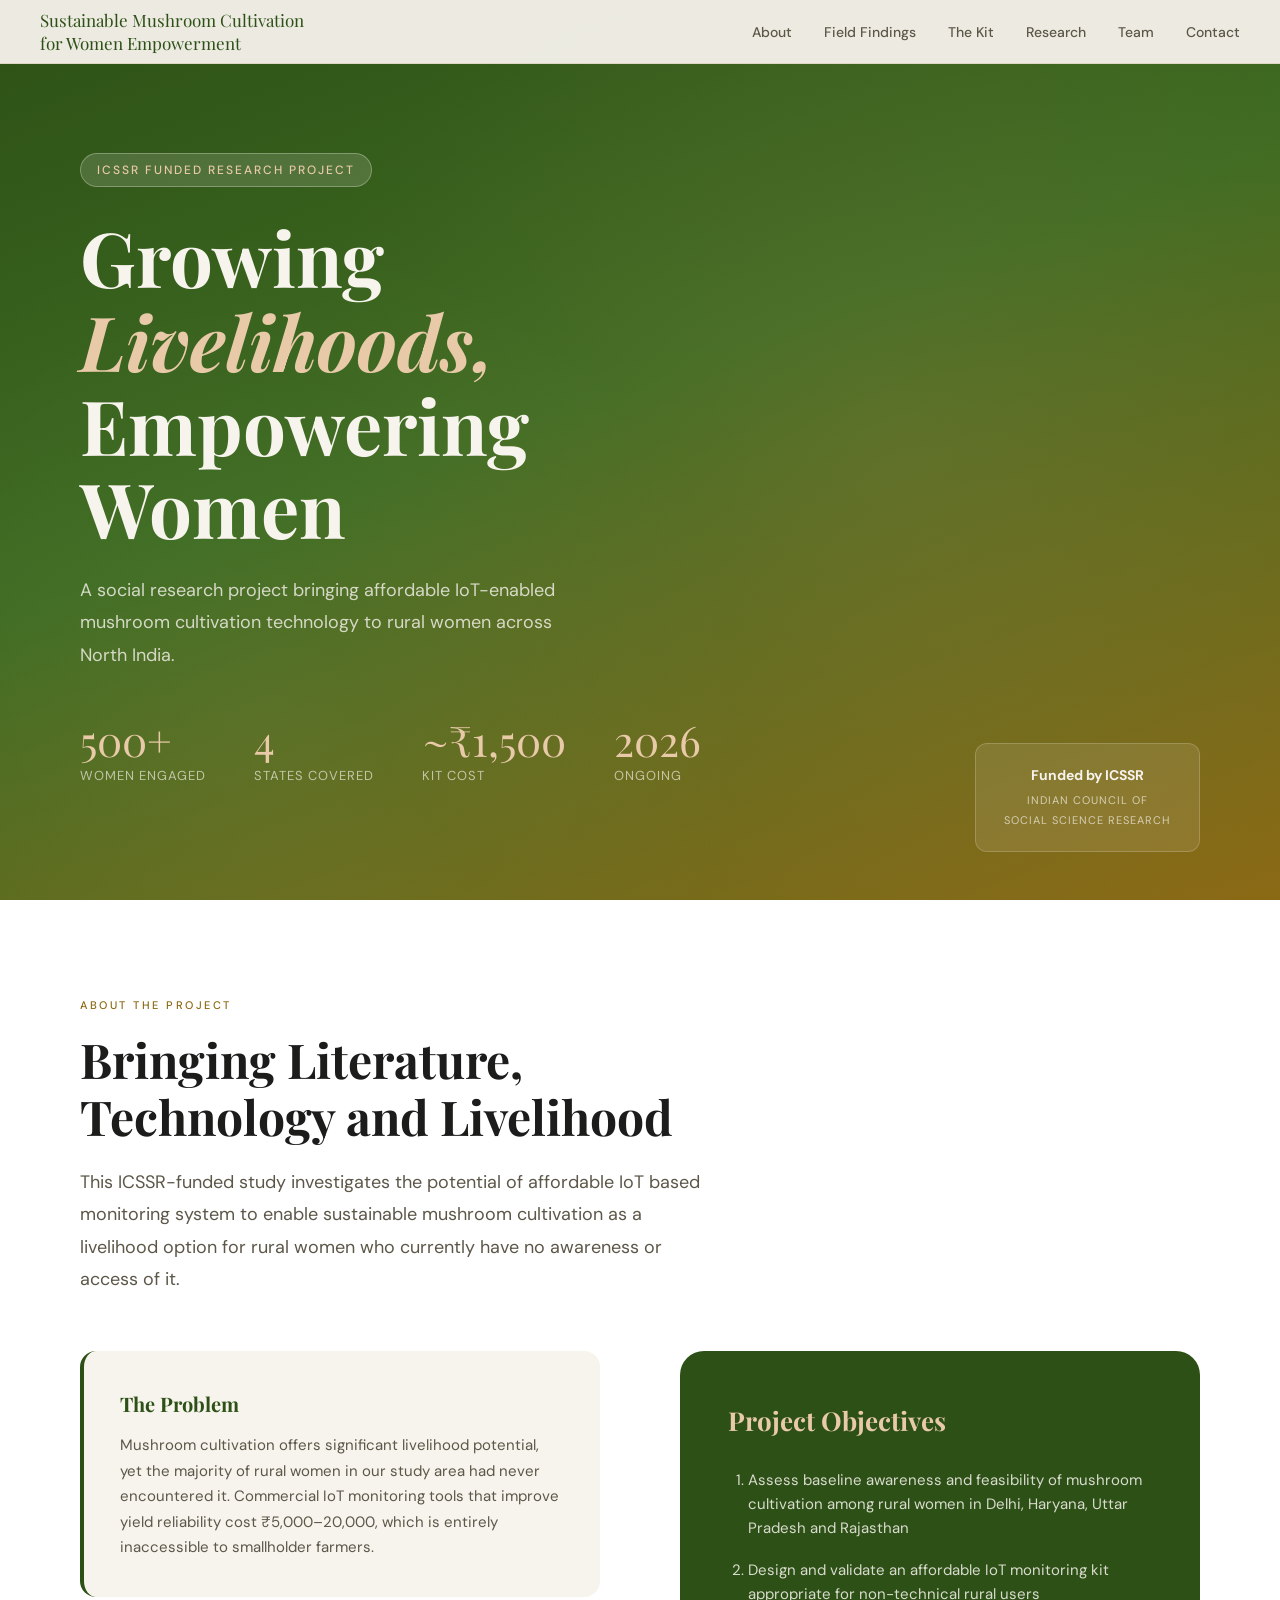
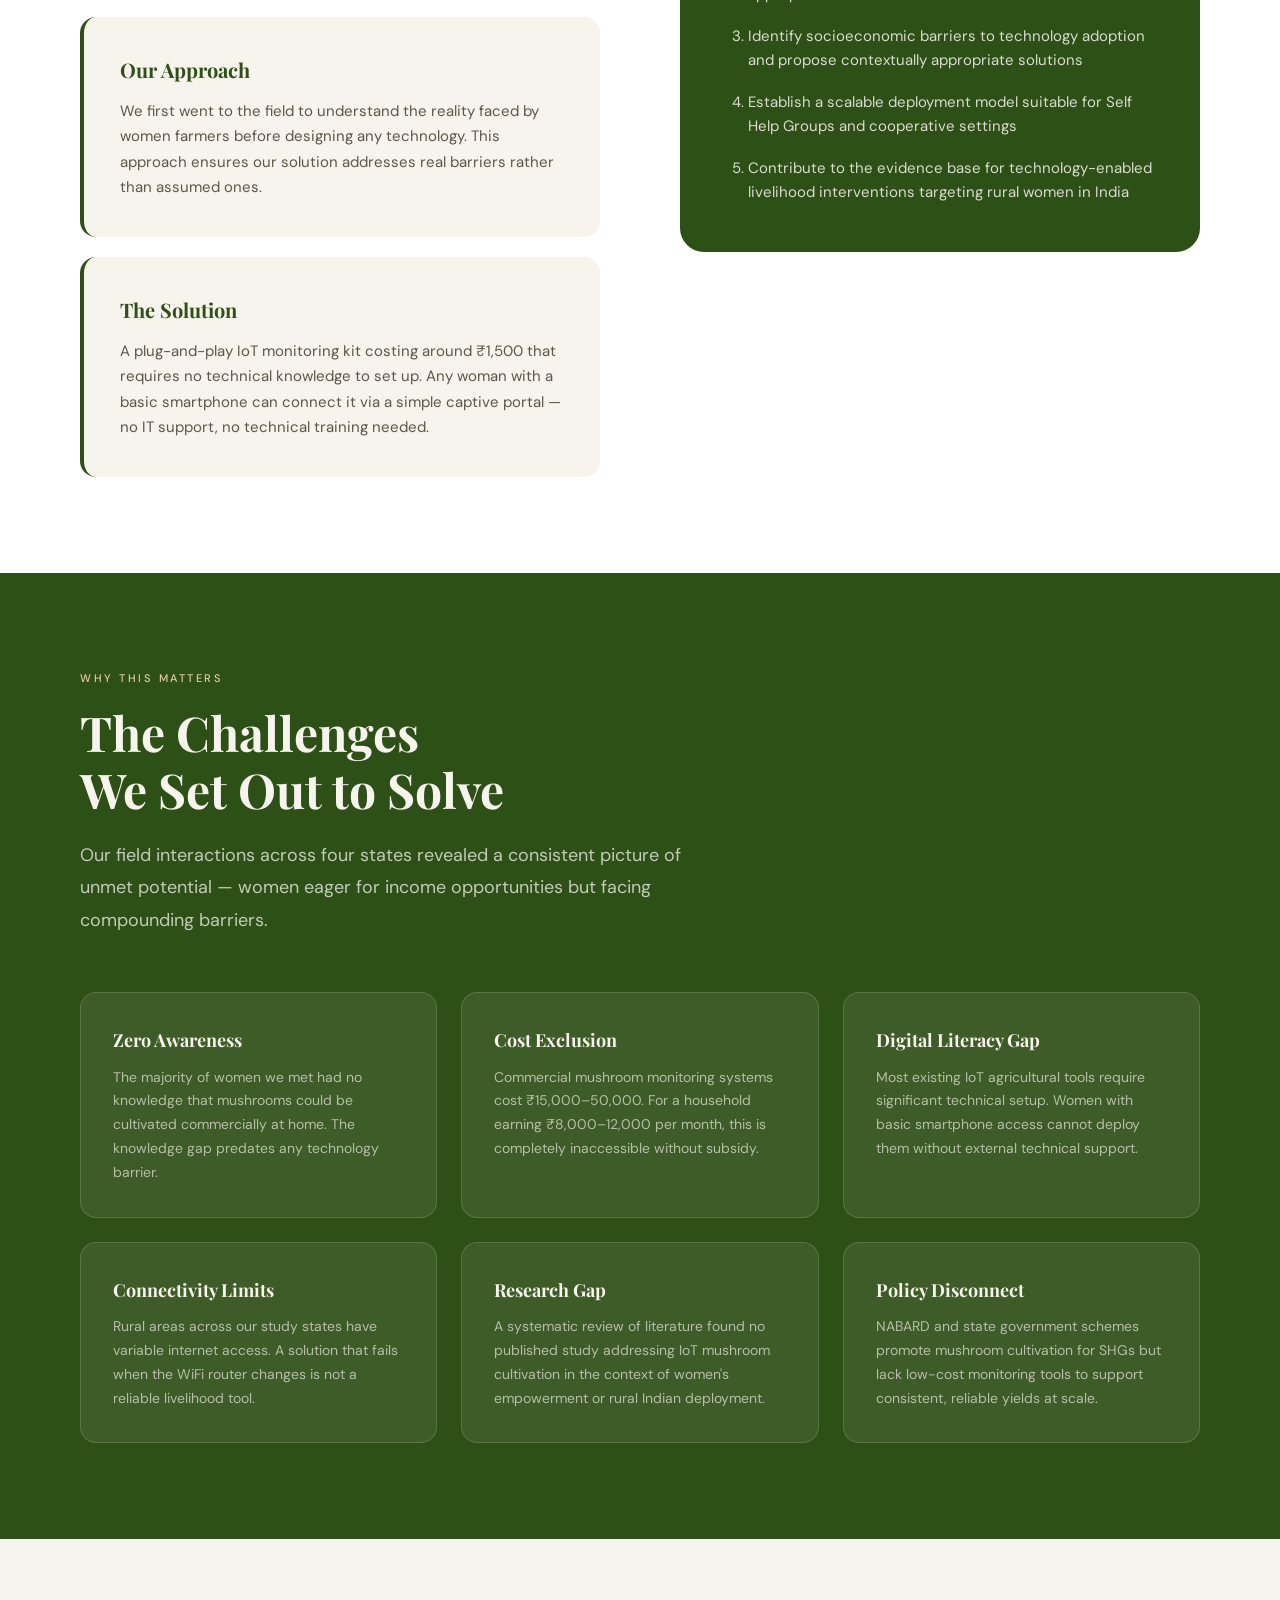
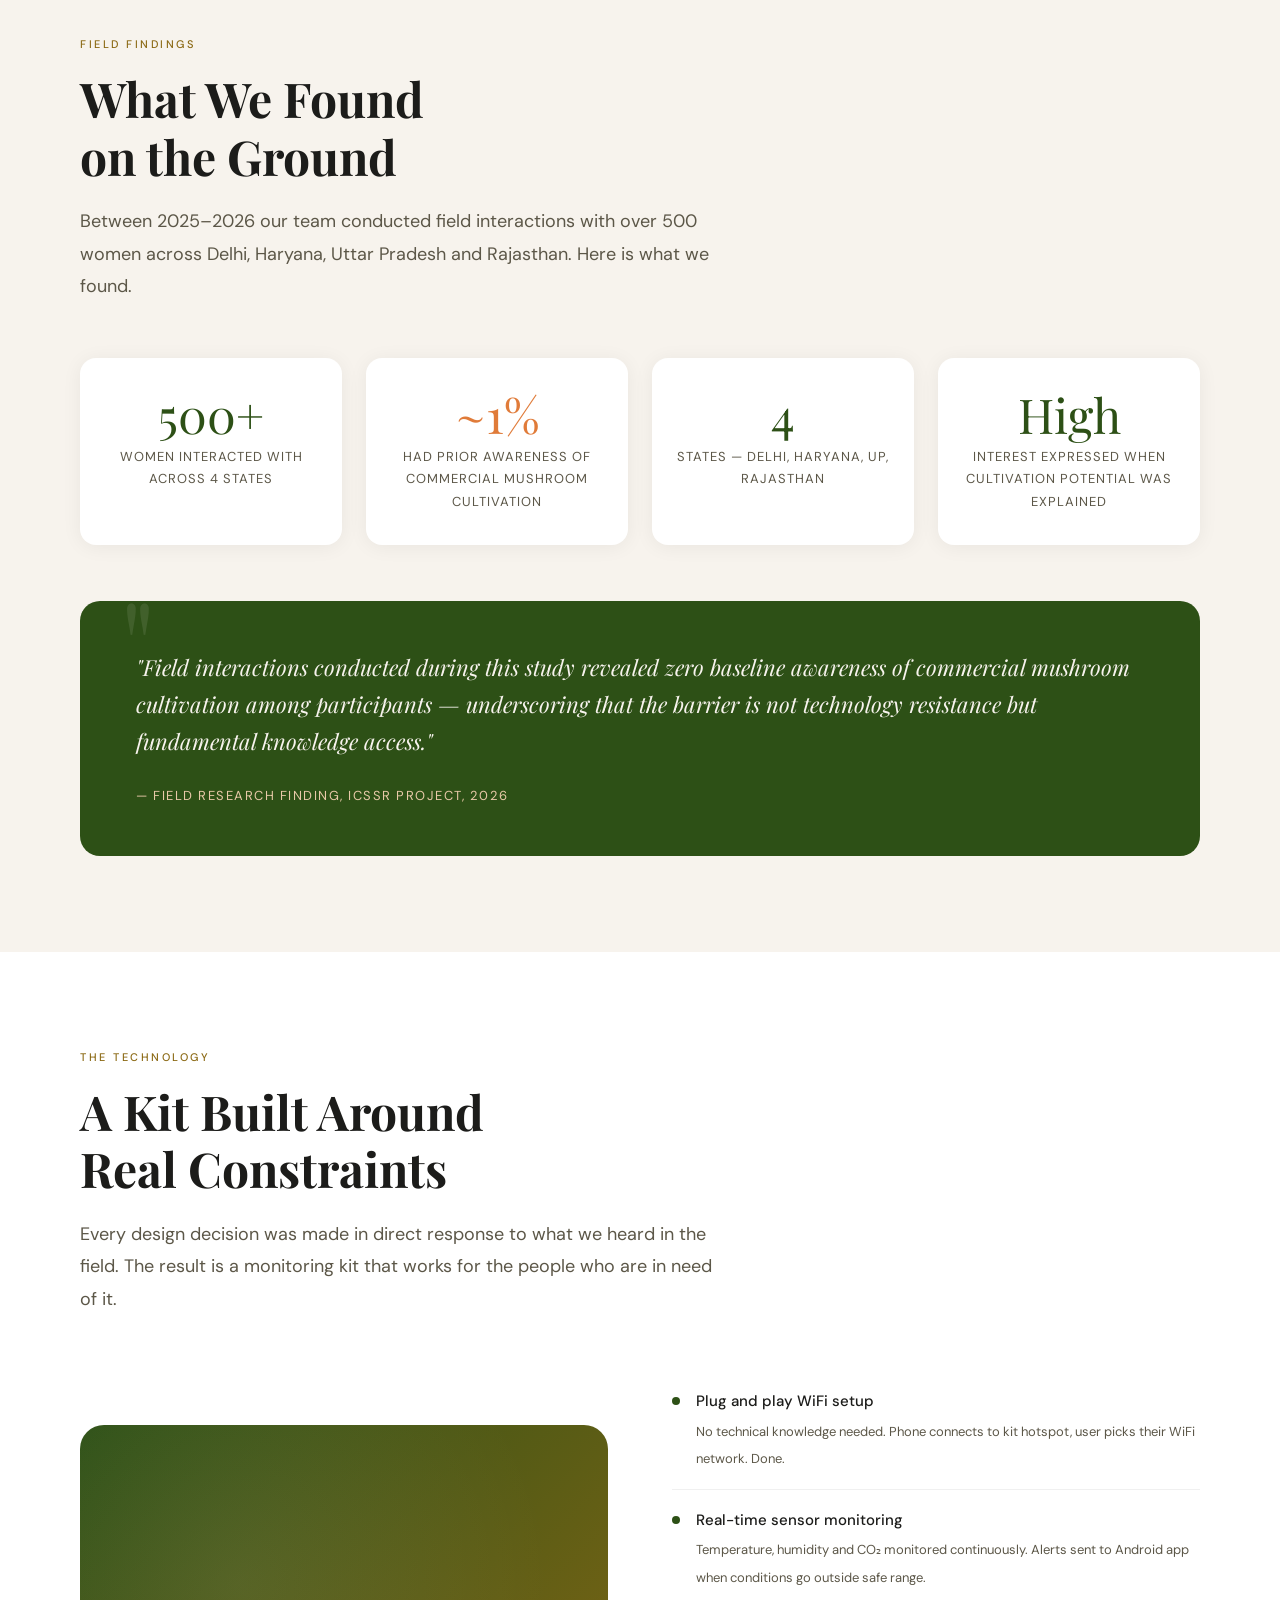
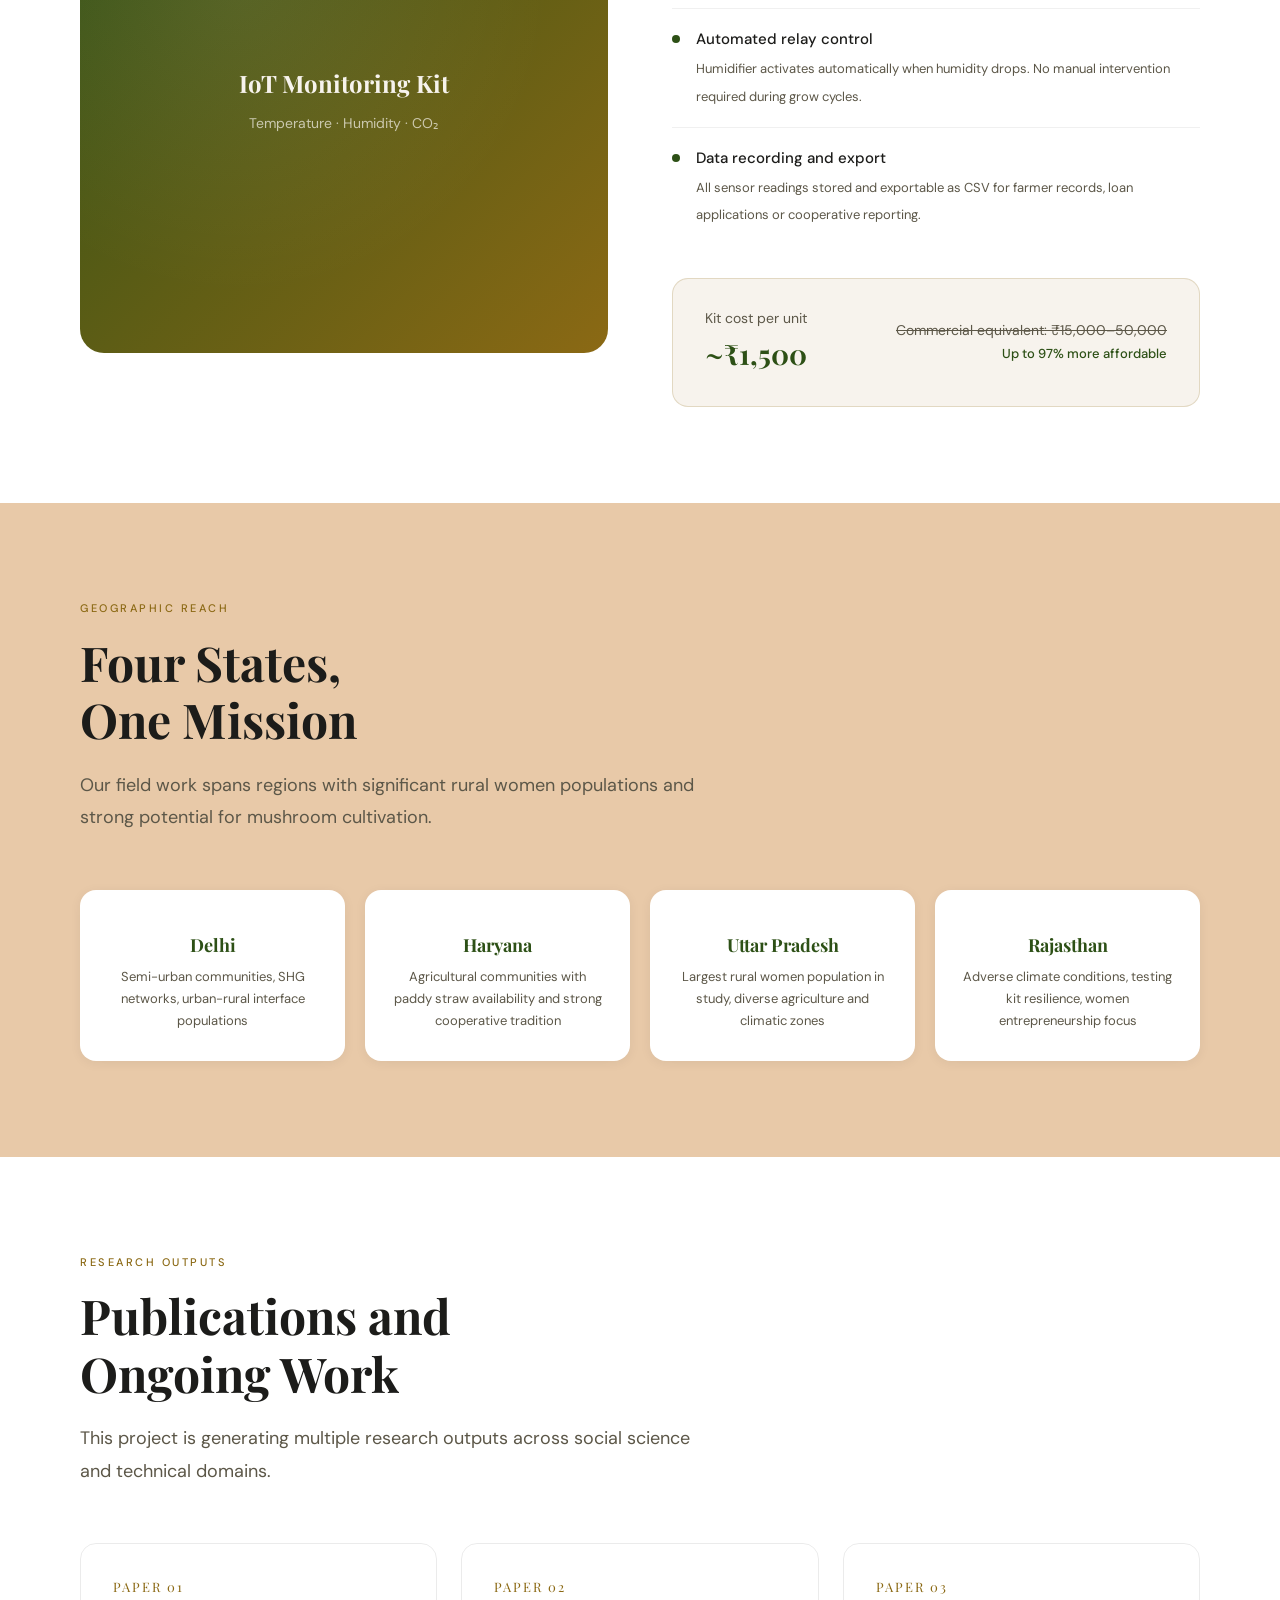
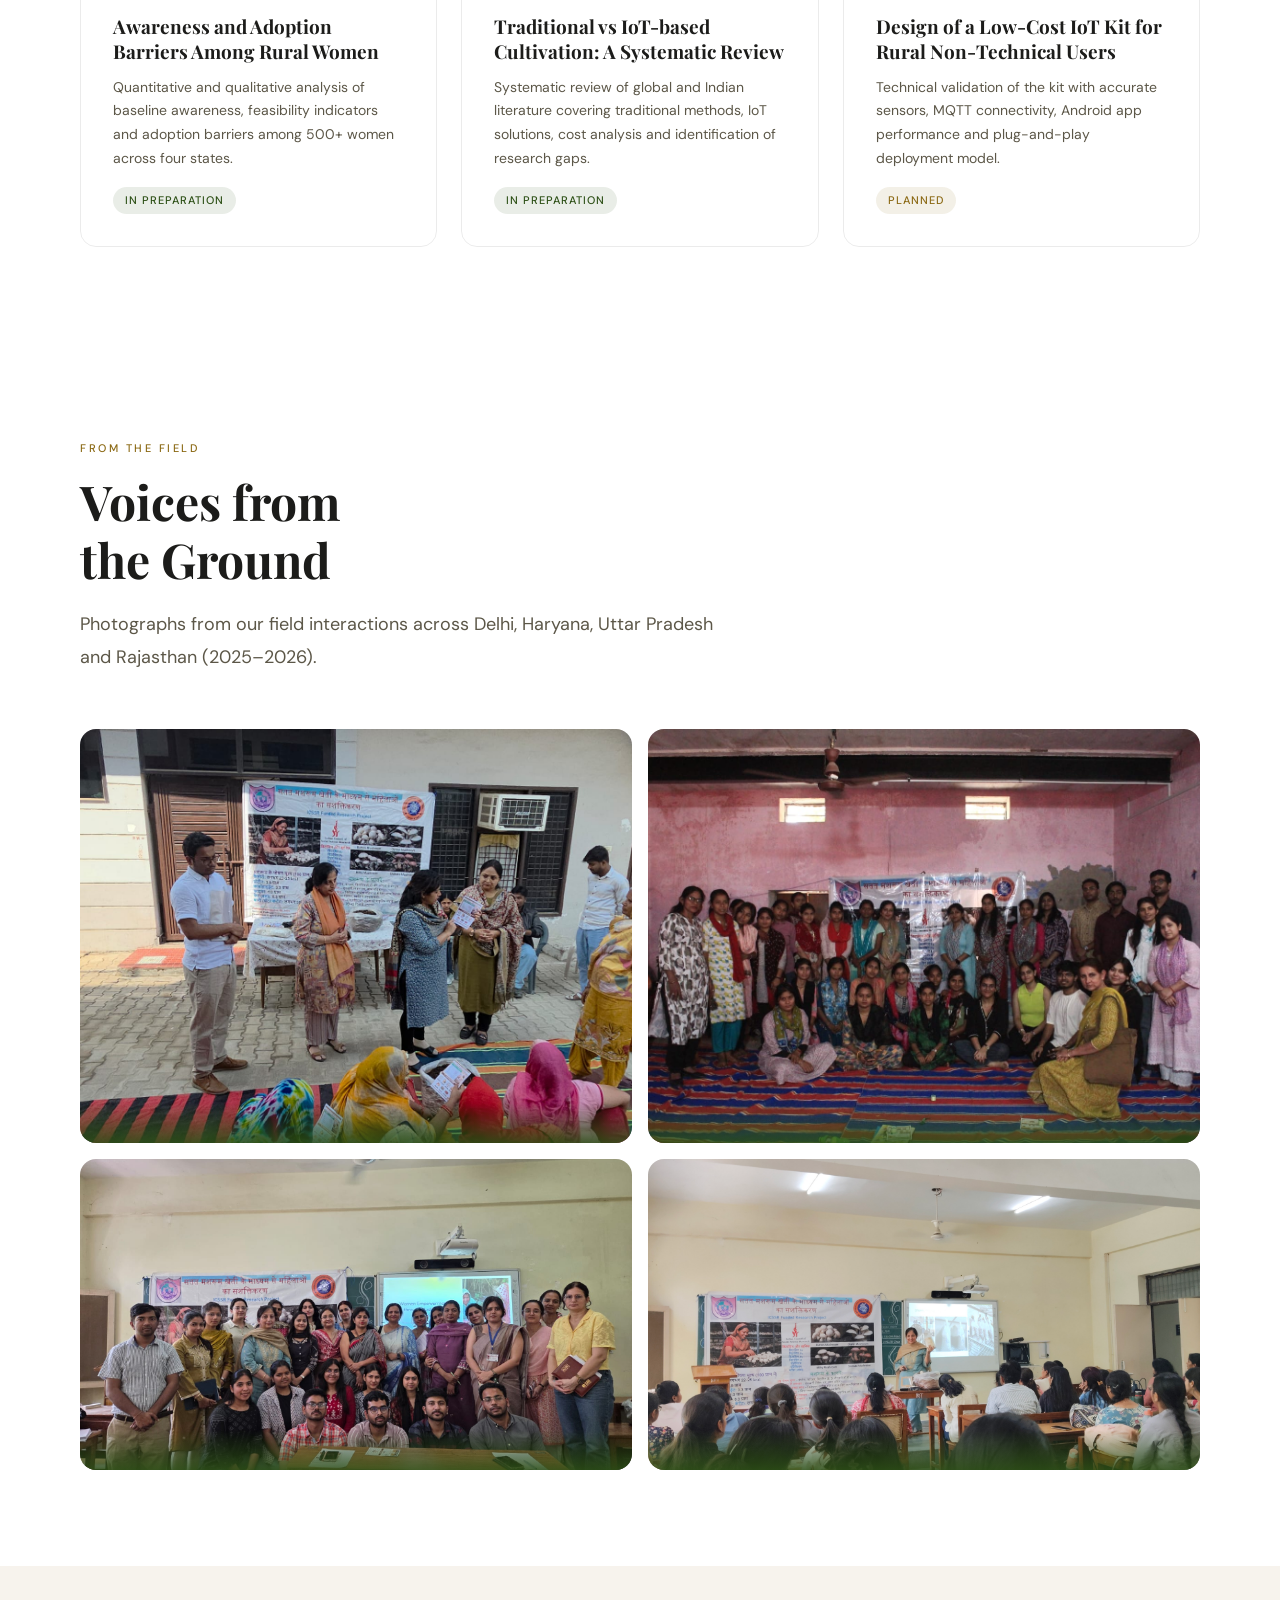
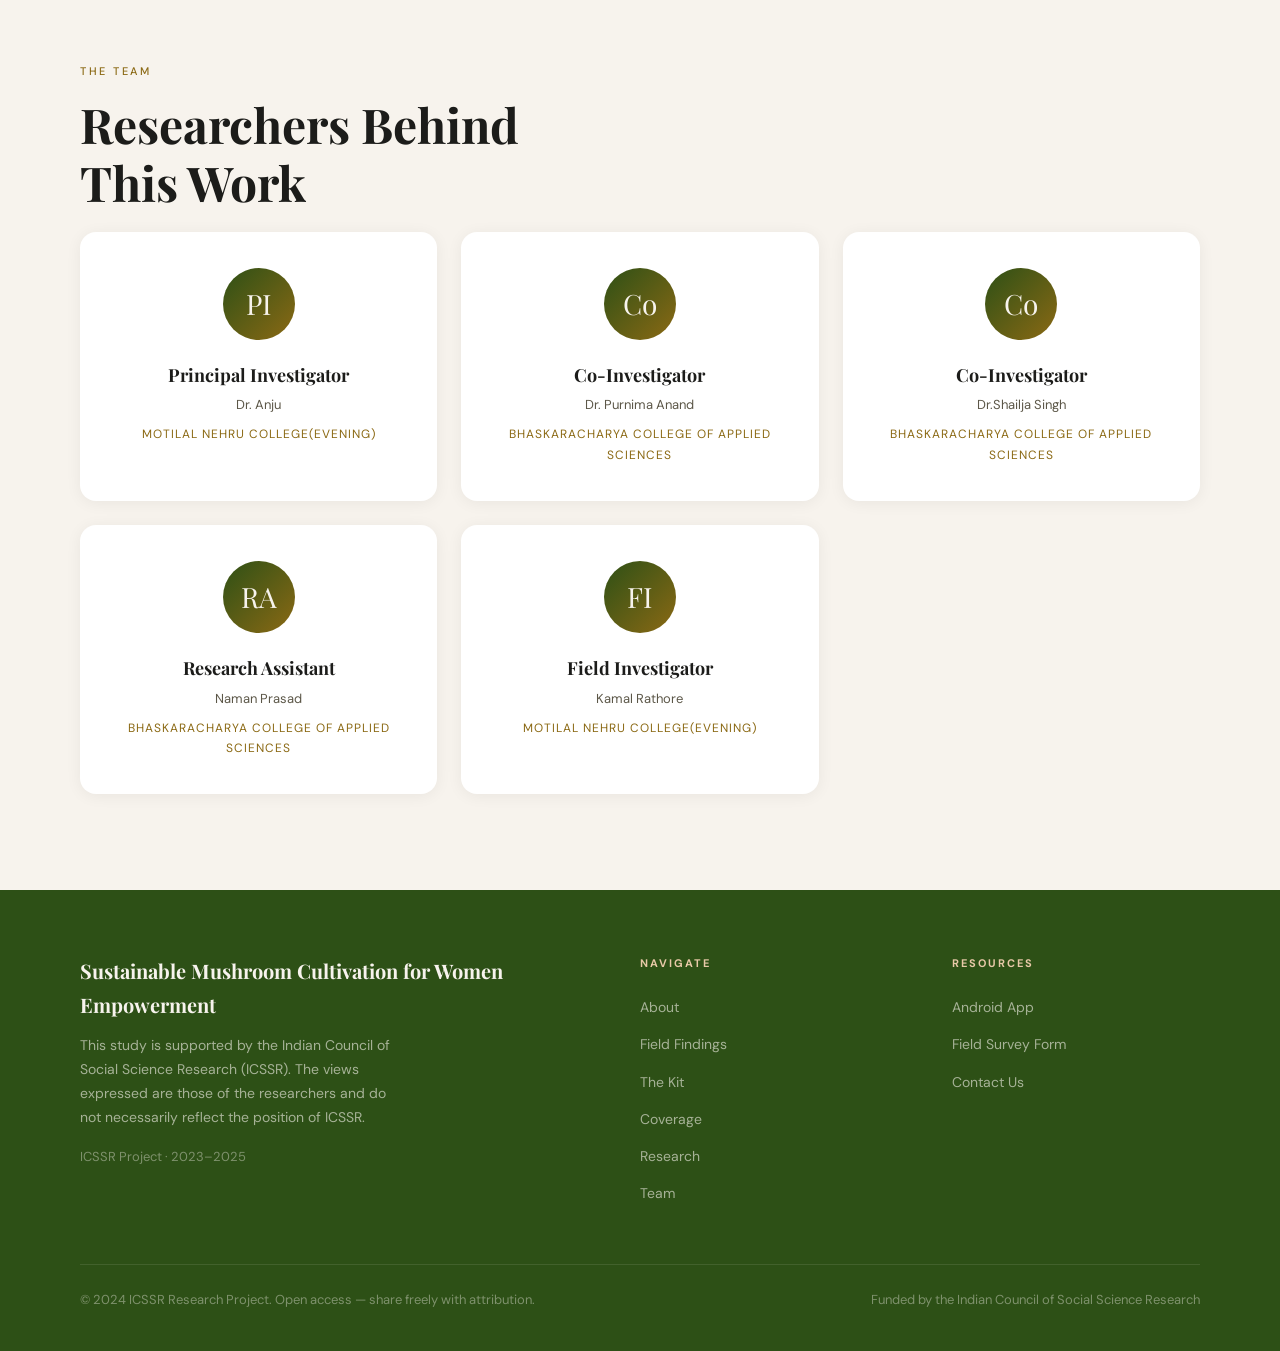
==== commit 72d93c19: "Update index.html" ====
--- a/index.html
+++ b/index.html
@@ -240,7 +240,7 @@
     font-style: normal;
   }
 
-  /* ── THE KIT ── */
+
   .kit { background: var(--white); }
   .kit-grid {
     display: grid; grid-template-columns: 1fr 1fr;
@@ -587,14 +587,14 @@
 <section class="findings" id="findings">
   <span class="section-tag">Field Findings</span>
   <h2>What We Found<br>on the Ground</h2>
-  <p class="lead">Between 2023–2024 our team conducted field interactions with over 500 women across Delhi, Haryana, Uttar Pradesh and Rajasthan. Here is what we found.</p>
+  <p class="lead">Between 2025–2026 our team conducted field interactions with over 500 women across Delhi, Haryana, Uttar Pradesh and Rajasthan. Here is what we found.</p>
   <div class="findings-grid">
     <div class="finding-card">
       <span class="finding-num">500+</span>
       <p>Women interacted with across 4 states</p>
     </div>
     <div class="finding-card">
-      <span class="finding-num" style="color: var(--accent);">~0%</span>
+      <span class="finding-num" style="color: var(--accent);">~1%</span>
       <p>Had prior awareness of commercial mushroom cultivation</p>
     </div>
     <div class="finding-card">
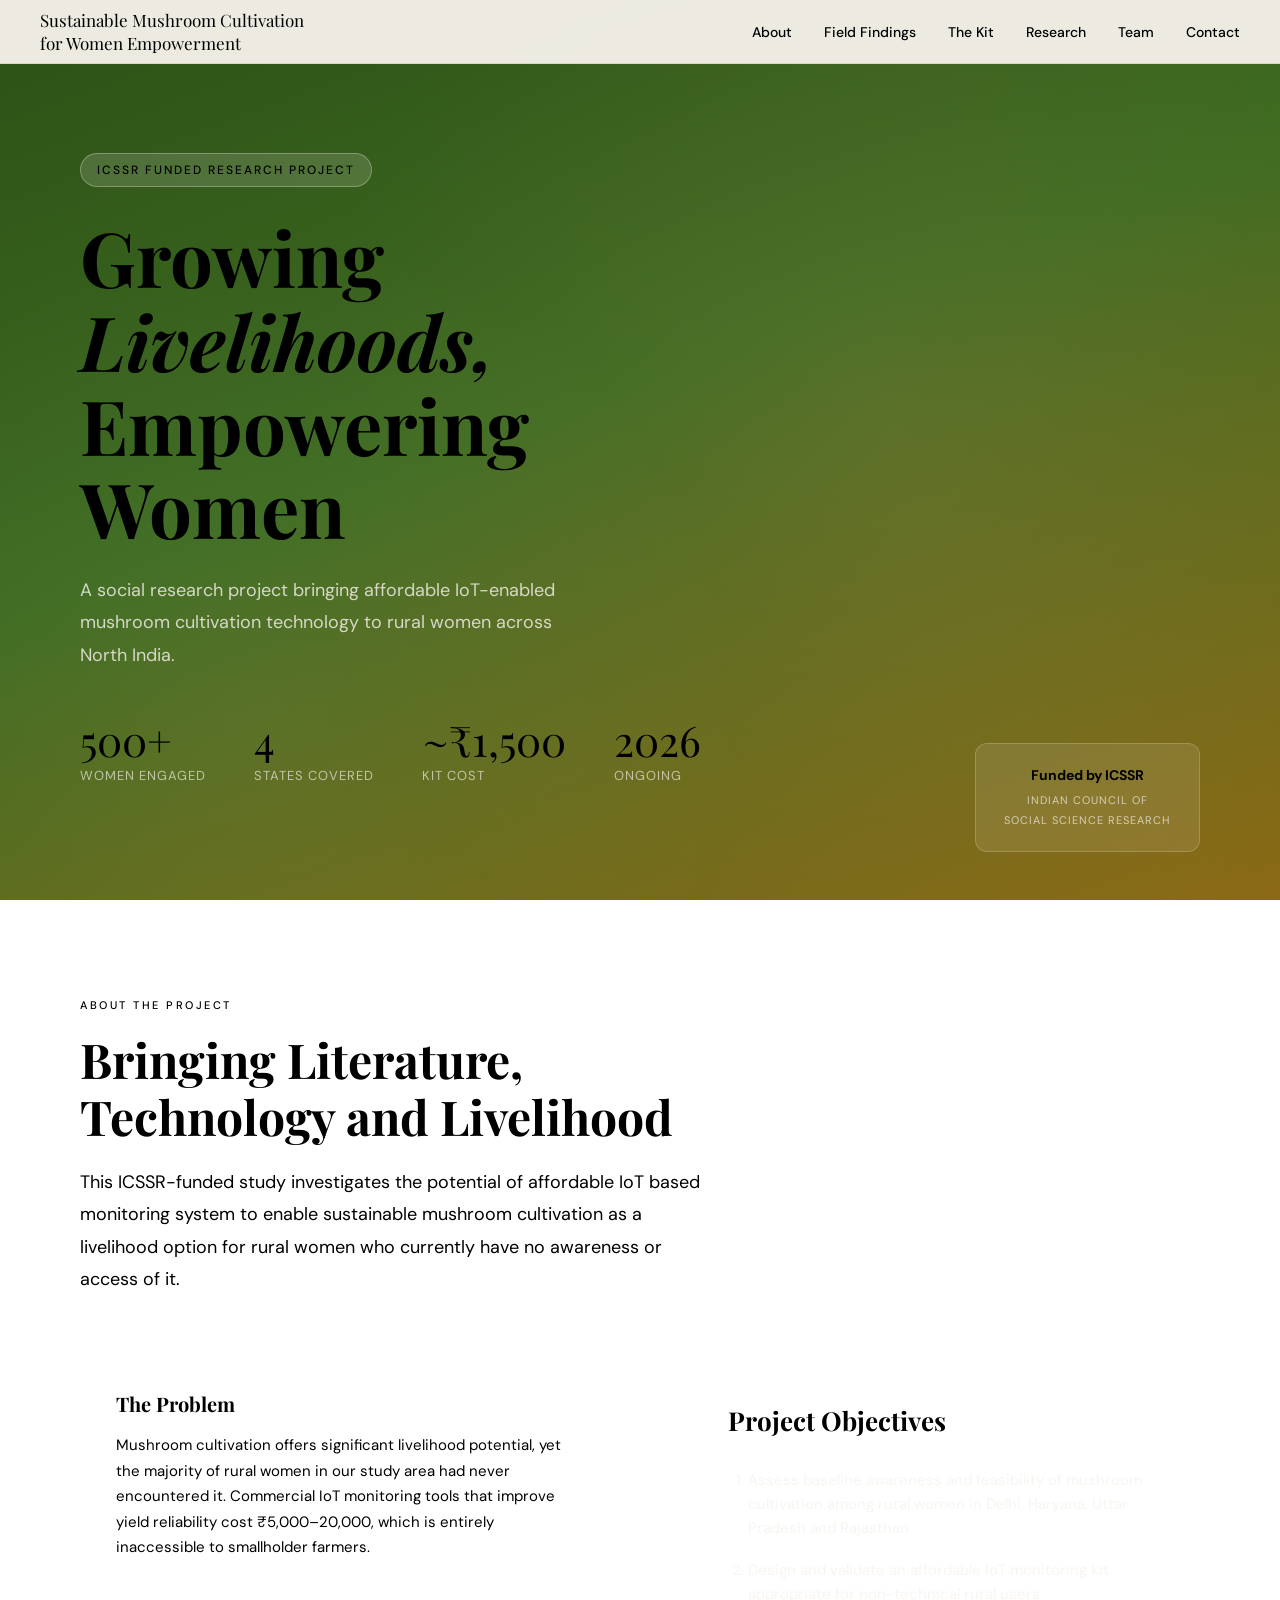
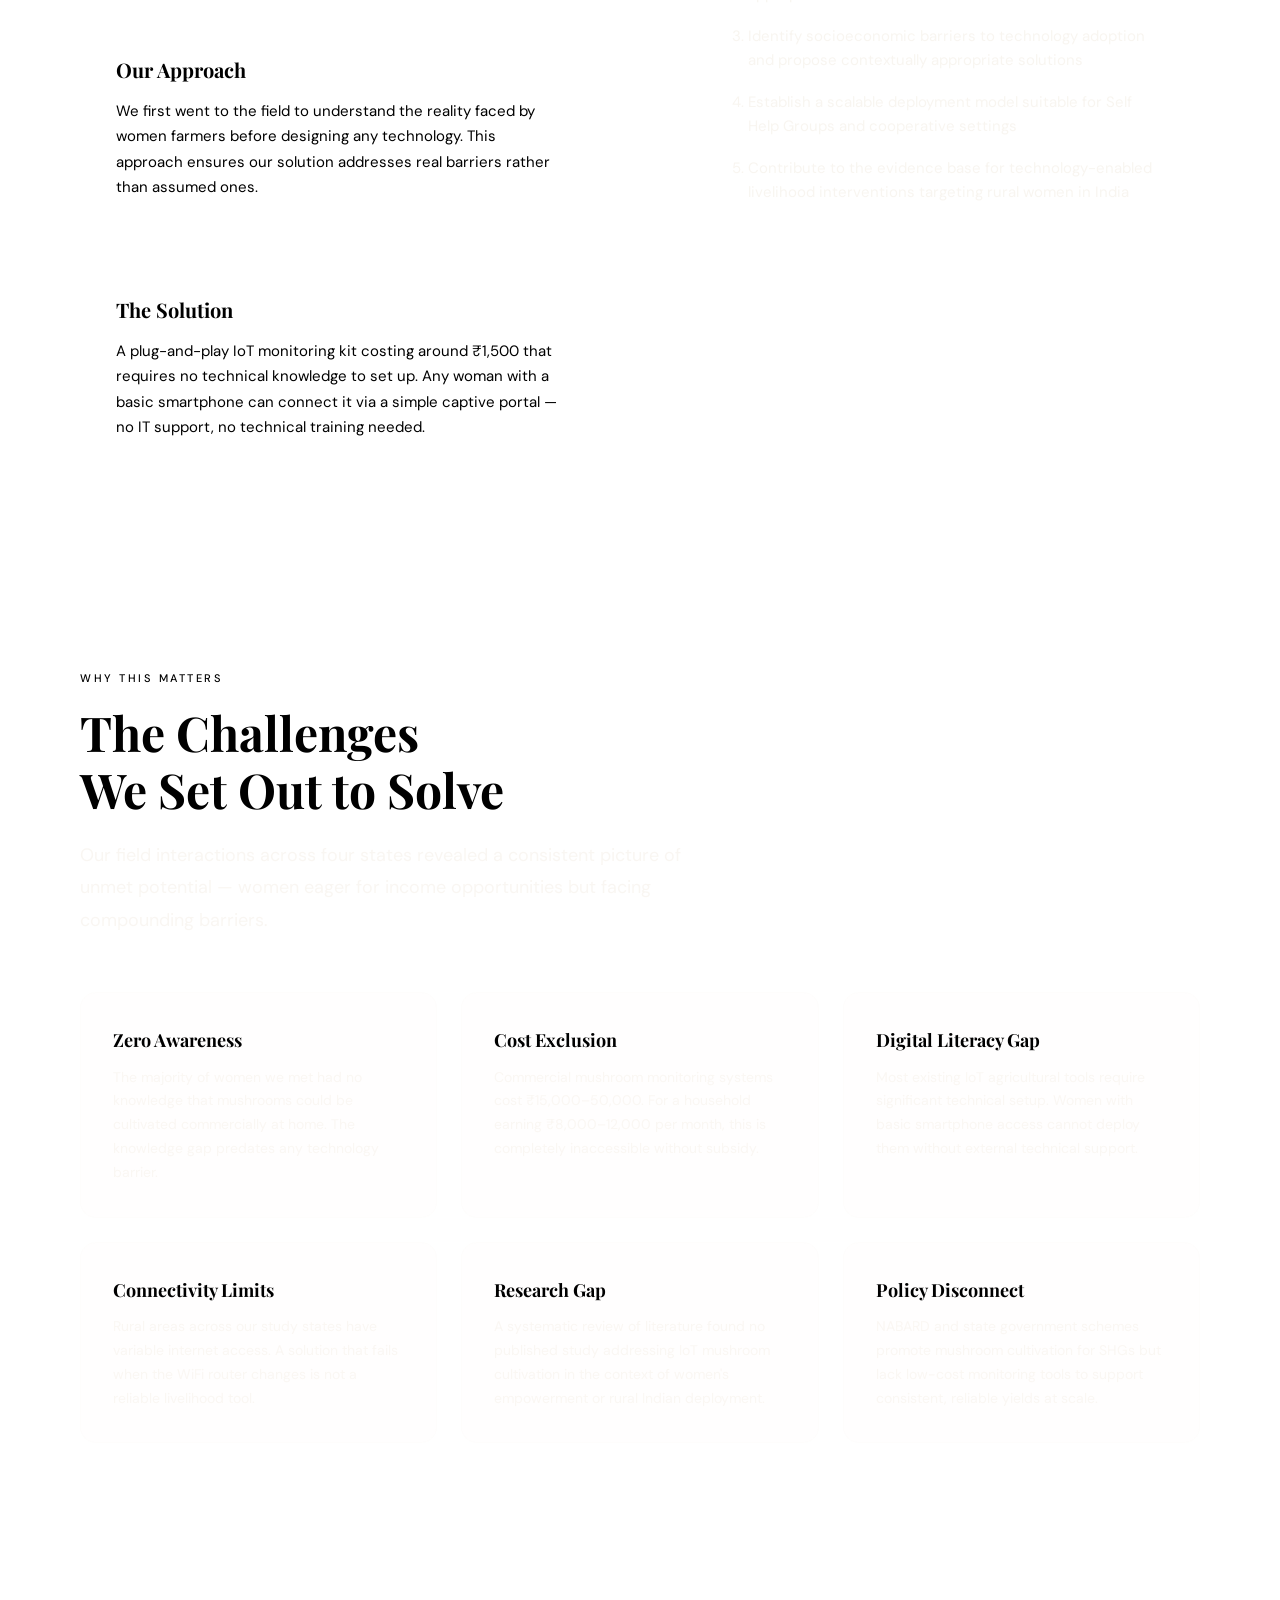
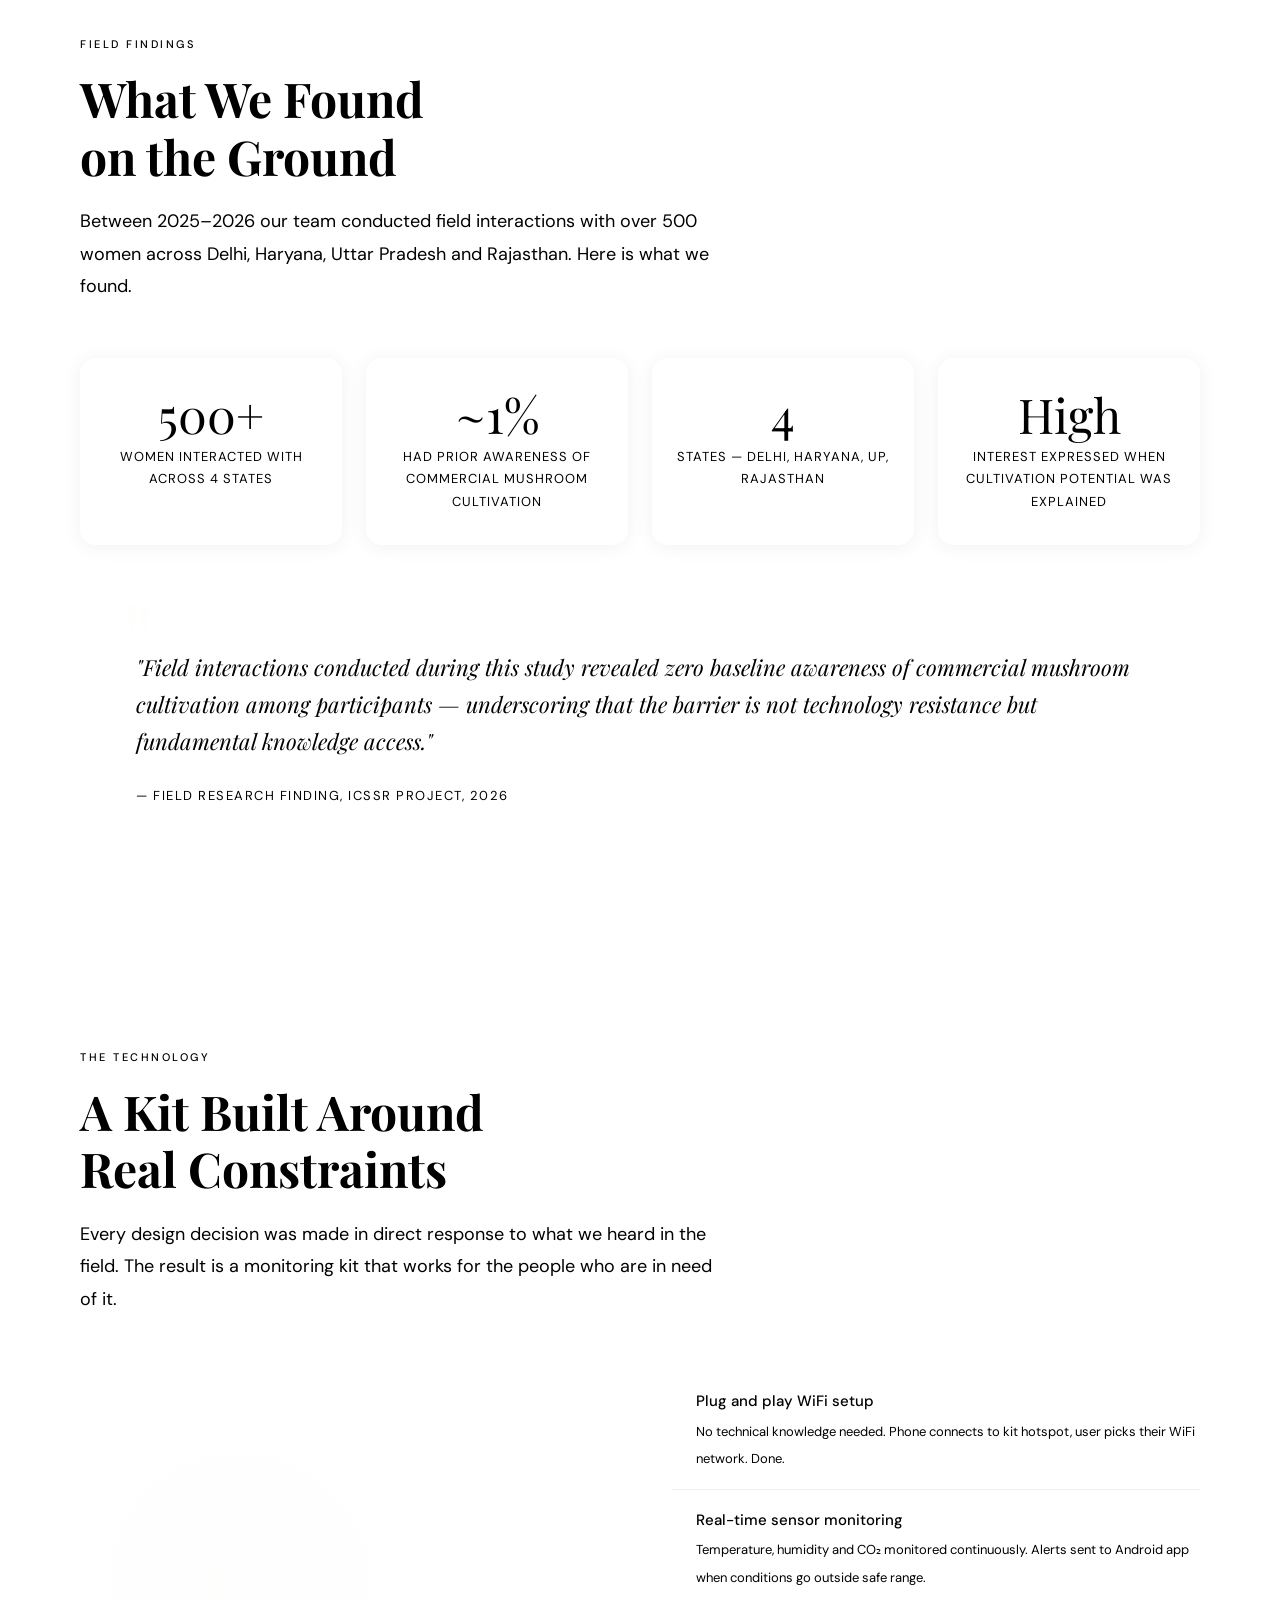
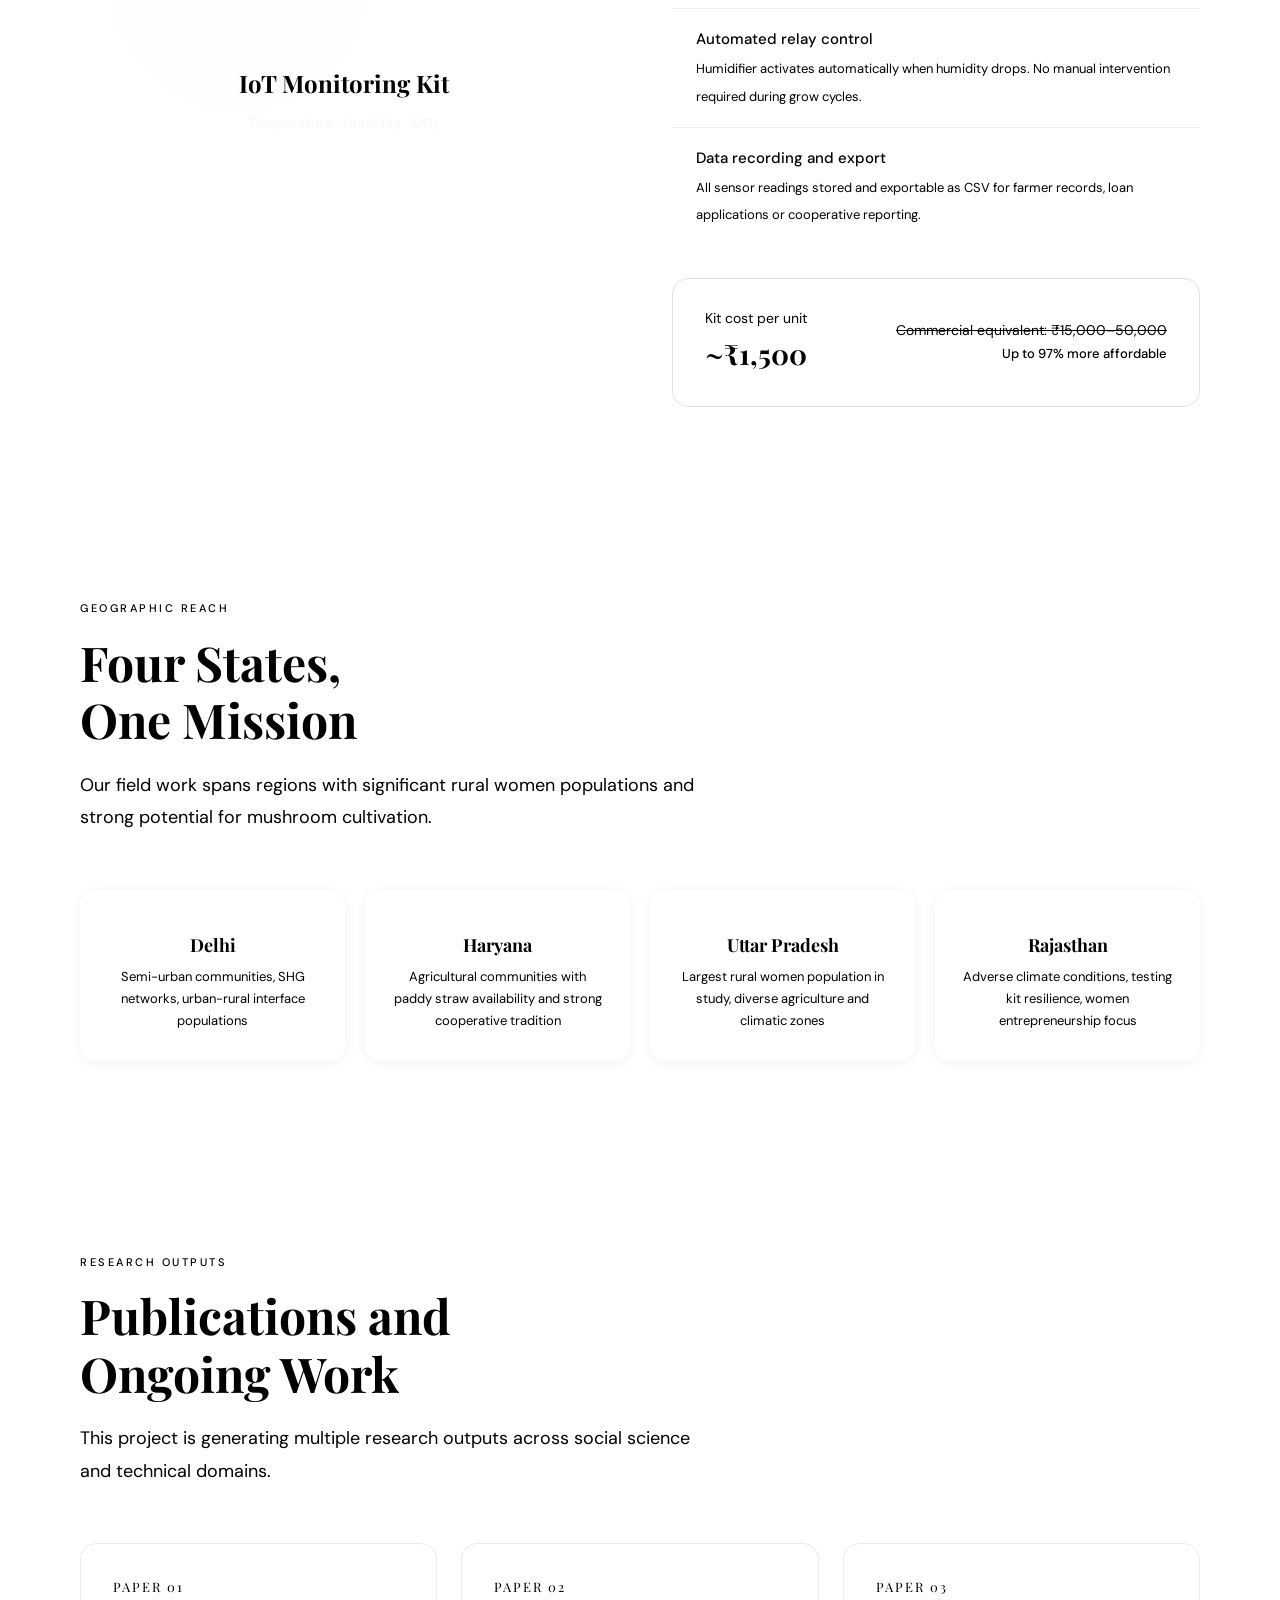
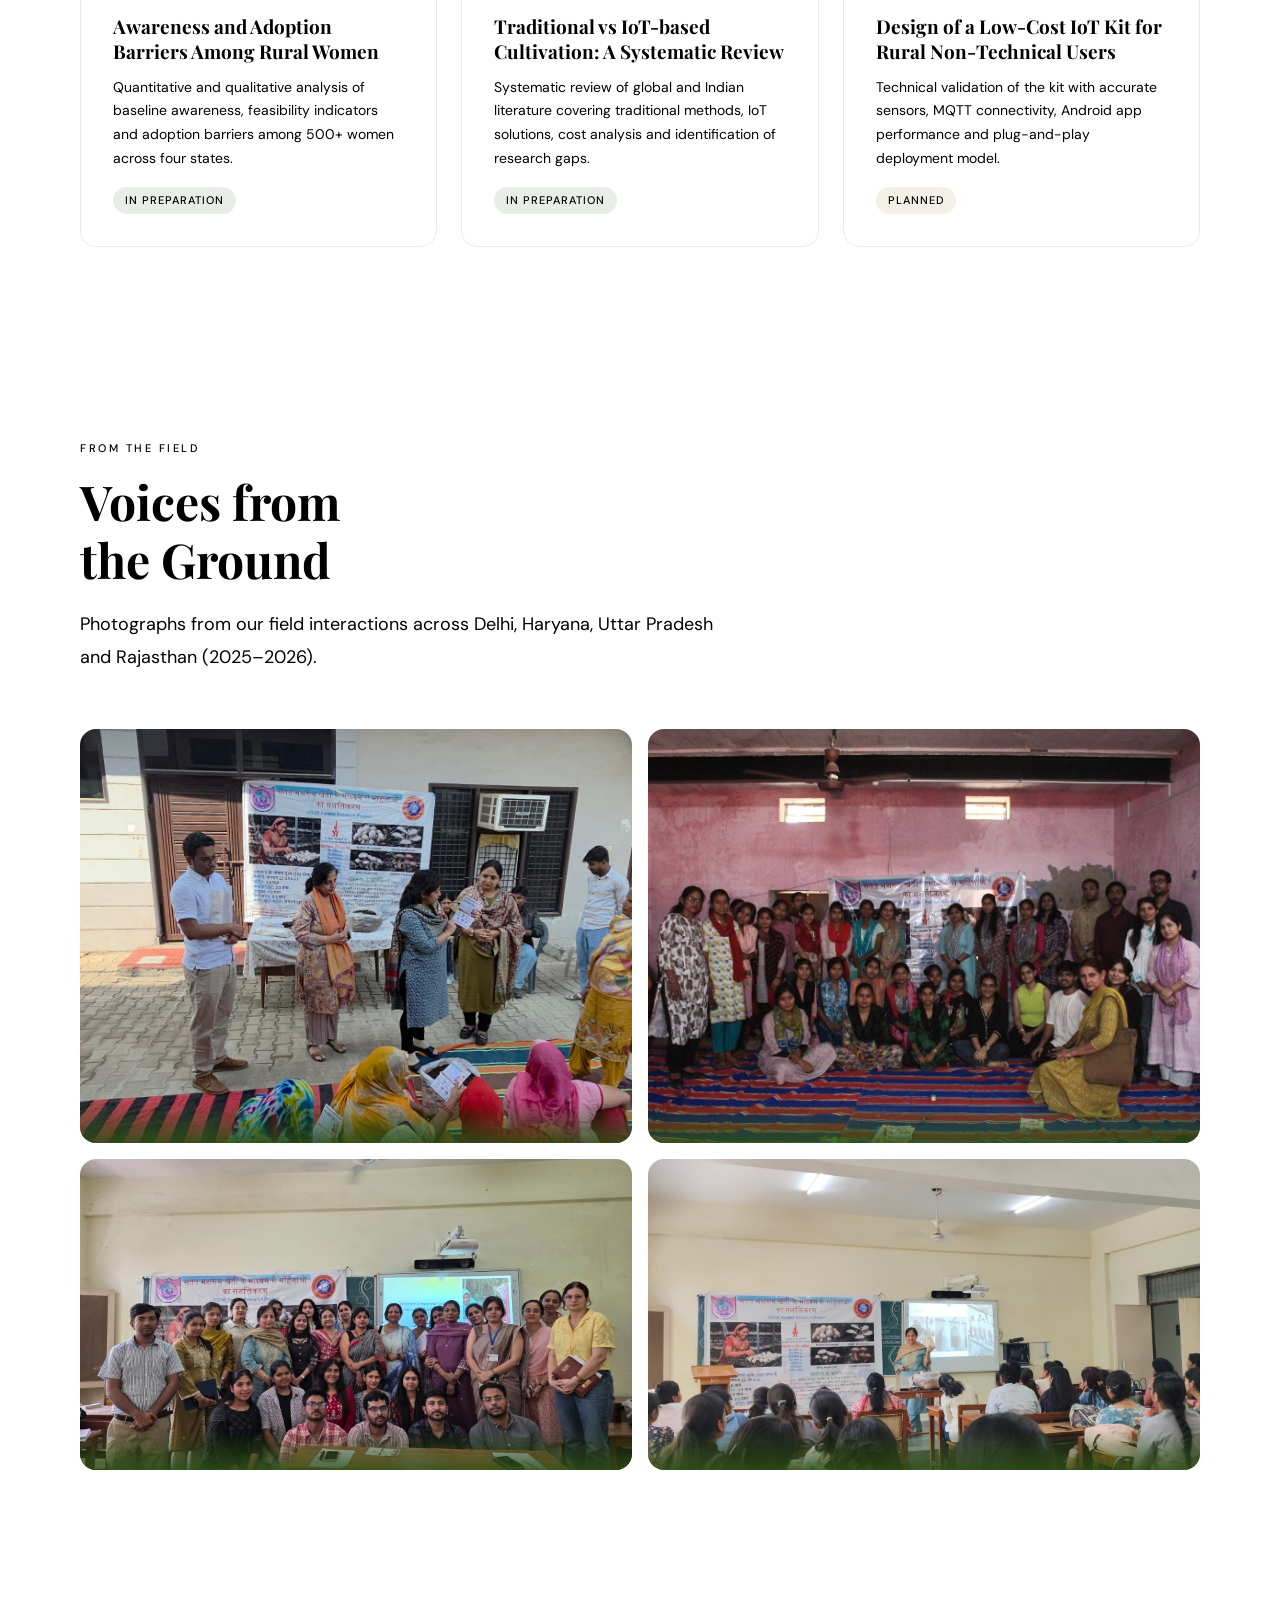
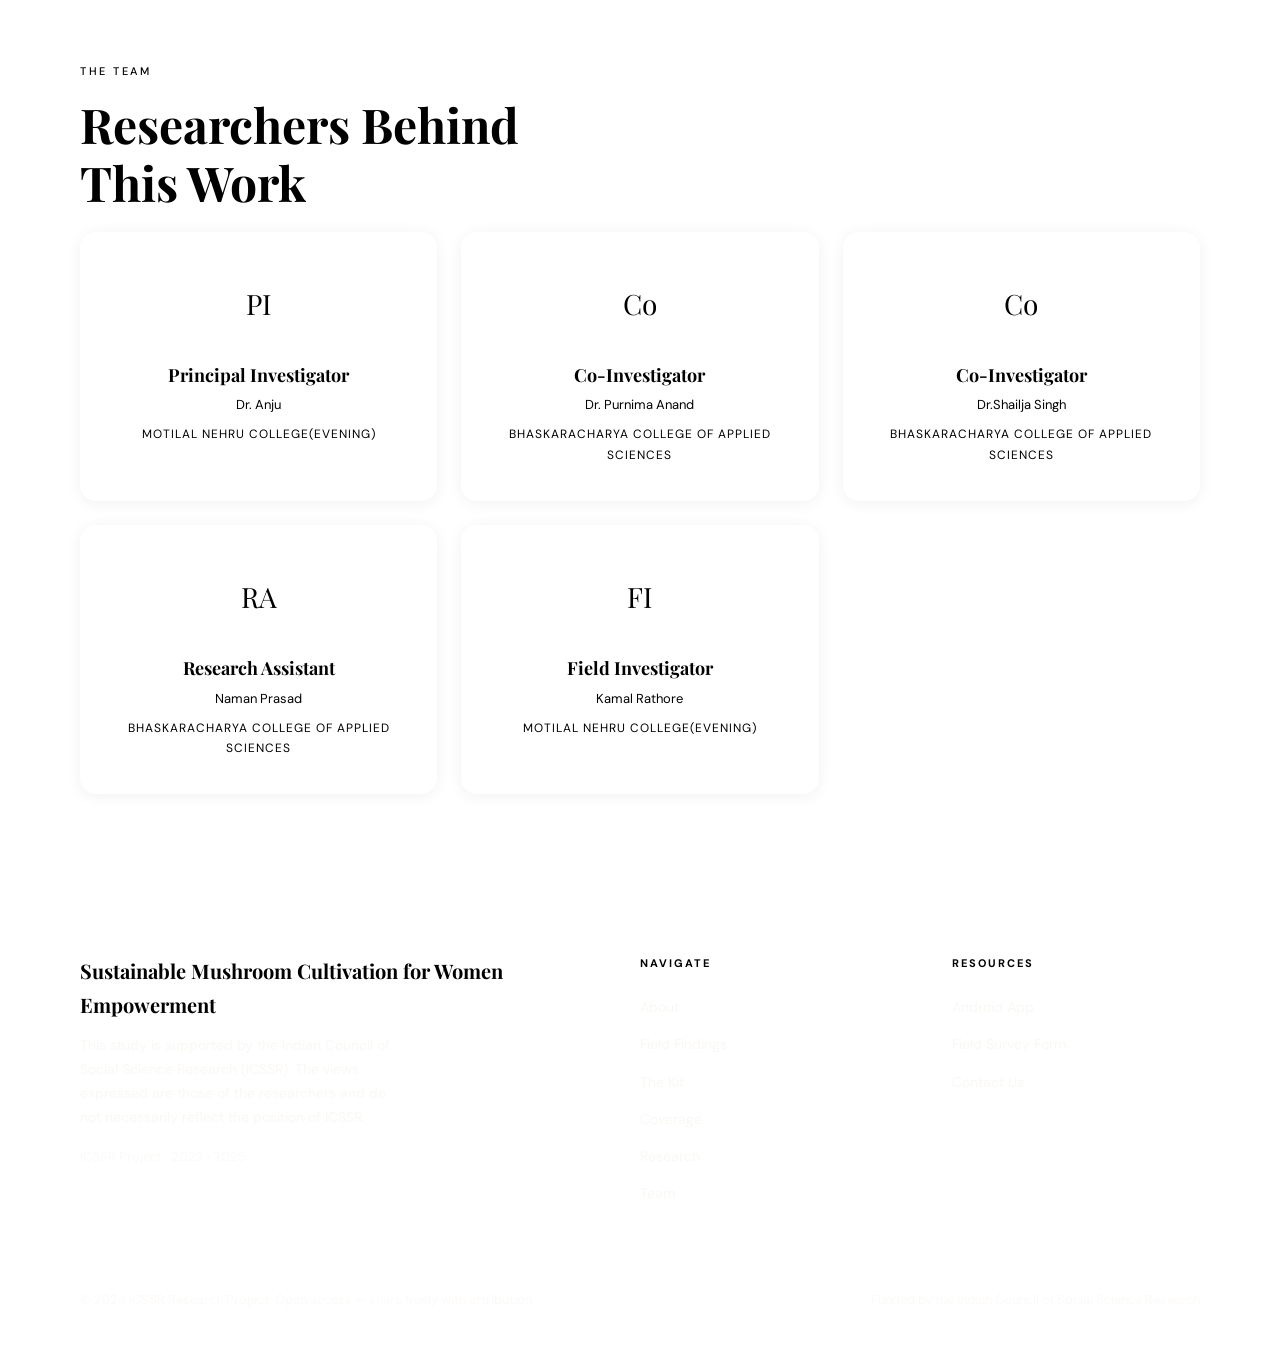
==== commit 3d230ffa: "Update index.html" ====
--- a/index.html
+++ b/index.html
@@ -3,472 +3,9 @@
 <head>
 <meta charset="UTF-8"/>
 <meta name="viewport" content="width=device-width, initial-scale=1.0"/>
+<link rel ="stylesheet" href="style.css"/>
 <title>Sustainable Mushroom Cultivation for Women Empowerment</title>
 <link href="https://fonts.googleapis.com/css2?family=Playfair+Display:ital,wght@0,400;0,700;1,400&family=DM+Sans:wght@300;400;500&display=swap" rel="stylesheet"/>
-<style>
-  :root {
-    --cream: #F7F3ED;
-    --earth: #8B6914;
-    --forest: #2D5016;
-    --forest-light: #3D6B20;
-    --mushroom: #C4956A;
-    --mushroom-light: #E8C9A8;
-    --text: #1C1C1A;
-    --text-soft: #5C5748;
-    --white: #FFFFFF;
-    --accent: #E07B39;
-  }
-
-  * { margin: 0; padding: 0; box-sizing: border-box; }
-
-  html { scroll-behavior: smooth; }
-
-  body {
-    font-family: 'DM Sans', sans-serif;
-    background: var(--cream);
-    color: var(--text);
-    font-size: 16px;
-    line-height: 1.7;
-  }
-
-  nav {
-    position: fixed; top: 0; left: 0; right: 0; z-index: 100;
-    background: rgba(247,243,237,0.95);
-    backdrop-filter: blur(8px);
-    border-bottom: 1px solid rgba(139,105,20,0.15);
-    padding: 0 40px;
-    display: flex; align-items: center; justify-content: space-between;
-    height: 64px;
-  }
-  .nav-logo {
-    font-family: 'Playfair Display', serif;
-    font-size: 17px; color: var(--forest);
-    max-width: 280px; line-height: 1.3;
-  }
-  .nav-links { display: flex; gap: 32px; list-style: none; }
-  .nav-links a {
-    text-decoration: none; color: var(--text-soft);
-    font-size: 14px; font-weight: 500;
-    transition: color 0.2s;
-  }
-  .nav-links a:hover { color: var(--forest); }
-
-  .hero {
-    min-height: 100vh;
-    background: linear-gradient(160deg, #2D5016 0%, #3D6B20 45%, #8B6914 100%);
-    display: flex; flex-direction: column;
-    justify-content: center; align-items: flex-start;
-    padding: 120px 80px 80px;
-    position: relative; overflow: hidden;
-  }
-  .hero::before {
-    content: '';
-    position: absolute; inset: 0;
-    background-image: radial-gradient(circle at 70% 50%, rgba(196,149,106,0.15) 0%, transparent 60%),
-                      radial-gradient(circle at 20% 80%, rgba(247,243,237,0.05) 0%, transparent 40%);
-  }
-  .hero-tag {
-    background: rgba(247,243,237,0.15);
-    border: 1px solid rgba(247,243,237,0.3);
-    color: var(--mushroom-light);
-    font-size: 12px; font-weight: 500; letter-spacing: 2px;
-    text-transform: uppercase;
-    padding: 6px 16px; border-radius: 20px;
-    margin-bottom: 28px; display: inline-block;
-  }
-  .hero h1 {
-    font-family: 'Playfair Display', serif;
-    font-size: clamp(42px, 6vw, 76px);
-    color: var(--cream); line-height: 1.1;
-    max-width: 700px; margin-bottom: 24px;
-    position: relative;
-  }
-  .hero h1 em {
-    font-style: italic; color: var(--mushroom-light);
-  }
-  .hero p {
-    color: rgba(247,243,237,0.8);
-    font-size: 18px; max-width: 520px;
-    margin-bottom: 48px; line-height: 1.8;
-  }
-  .hero-stats {
-    display: flex; gap: 48px; position: relative;
-  }
-  .stat-item { text-align: left; }
-  .stat-num {
-    font-family: 'Playfair Display', serif;
-    font-size: 42px; color: var(--mushroom-light);
-    line-height: 1; display: block;
-  }
-  .stat-label {
-    font-size: 13px; color: rgba(247,243,237,0.65);
-    text-transform: uppercase; letter-spacing: 1px;
-    margin-top: 4px; display: block;
-  }
-  .hero-badge {
-    position: absolute; bottom: 48px; right: 80px;
-    background: rgba(247,243,237,0.1);
-    border: 1px solid rgba(247,243,237,0.2);
-    border-radius: 12px; padding: 20px 28px;
-    text-align: center;
-  }
-  .hero-badge img { width: 60px; margin-bottom: 8px; }
-  .hero-badge p {
-    font-size: 11px; color: rgba(247,243,237,0.7);
-    margin: 0; text-transform: uppercase; letter-spacing: 1px;
-  }
-  .hero-badge strong {
-    display: block; color: var(--cream);
-    font-size: 14px; margin-bottom: 4px;
-  }
-
-  section { padding: 96px 80px; }
-
-  .section-tag {
-    font-size: 11px; font-weight: 500;
-    text-transform: uppercase; letter-spacing: 2.5px;
-    color: var(--earth); margin-bottom: 16px;
-    display: block;
-  }
-  h2 {
-    font-family: 'Playfair Display', serif;
-    font-size: clamp(32px, 4vw, 48px);
-    line-height: 1.2; margin-bottom: 20px;
-    color: var(--text);
-  }
-  .lead {
-    font-size: 18px; color: var(--text-soft);
-    max-width: 640px; line-height: 1.8;
-    margin-bottom: 56px;
-  }
-
-  /* ── ABOUT ── */
-  .about { background: var(--white); }
-  .about-grid {
-    display: grid; grid-template-columns: 1fr 1fr;
-    gap: 80px; align-items: start;
-  }
-  .about-card {
-    background: var(--cream);
-    border-radius: 16px; padding: 36px;
-    border-left: 4px solid var(--forest);
-  }
-  .about-card h3 {
-    font-family: 'Playfair Display', serif;
-    font-size: 20px; margin-bottom: 12px;
-    color: var(--forest);
-  }
-  .about-card p { color: var(--text-soft); font-size: 15px; }
-  .about-cards { display: flex; flex-direction: column; gap: 20px; }
-
-  /* ── PROBLEM ── */
-  .problem { background: var(--forest); }
-  .problem .section-tag { color: var(--mushroom-light); }
-  .problem h2 { color: var(--cream); }
-  .problem .lead { color: rgba(247,243,237,0.75); }
-  .problem-grid {
-    display: grid; grid-template-columns: repeat(3, 1fr);
-    gap: 24px;
-  }
-  .problem-card {
-    background: rgba(247,243,237,0.08);
-    border: 1px solid rgba(247,243,237,0.15);
-    border-radius: 16px; padding: 32px;
-    transition: background 0.3s;
-  }
-  .problem-card:hover { background: rgba(247,243,237,0.13); }
-  .problem-icon {
-    width: 48px; height: 48px;
-    background: rgba(196,149,106,0.2);
-    border-radius: 12px;
-    display: flex; align-items: center; justify-content: center;
-    font-size: 22px; margin-bottom: 20px;
-  }
-  .problem-card h3 {
-    font-family: 'Playfair Display', serif;
-    font-size: 18px; color: var(--cream);
-    margin-bottom: 10px;
-  }
-  .problem-card p { color: rgba(247,243,237,0.65); font-size: 14px; }
-
-  .findings { background: var(--cream); }
-  .findings-grid {
-    display: grid; grid-template-columns: repeat(4, 1fr);
-    gap: 24px; margin-bottom: 56px;
-  }
-  .finding-card {
-    background: var(--white);
-    border-radius: 16px; padding: 32px 24px;
-    text-align: center;
-    box-shadow: 0 2px 20px rgba(0,0,0,0.06);
-    transition: transform 0.3s, box-shadow 0.3s;
-  }
-  .finding-card:hover {
-    transform: translateY(-4px);
-    box-shadow: 0 8px 32px rgba(0,0,0,0.1);
-  }
-  .finding-num {
-    font-family: 'Playfair Display', serif;
-    font-size: 48px; color: var(--forest);
-    line-height: 1; display: block; margin-bottom: 8px;
-  }
-  .finding-card p {
-    font-size: 13px; color: var(--text-soft);
-    text-transform: uppercase; letter-spacing: 1px;
-  }
-  .quote-block {
-    background: var(--forest);
-    border-radius: 20px; padding: 48px 56px;
-    position: relative;
-  }
-  .quote-block::before {
-    content: '"';
-    font-family: 'Playfair Display', serif;
-    font-size: 120px; color: rgba(247,243,237,0.1);
-    position: absolute; top: -20px; left: 40px;
-    line-height: 1;
-  }
-  .quote-block blockquote {
-    font-family: 'Playfair Display', serif;
-    font-size: 22px; font-style: italic;
-    color: var(--cream); line-height: 1.7;
-    margin-bottom: 20px; position: relative;
-  }
-  .quote-block cite {
-    font-size: 13px; color: var(--mushroom-light);
-    text-transform: uppercase; letter-spacing: 1.5px;
-    font-style: normal;
-  }
-
-
-  .kit { background: var(--white); }
-  .kit-grid {
-    display: grid; grid-template-columns: 1fr 1fr;
-    gap: 64px; align-items: center;
-  }
-  .kit-visual {
-    background: linear-gradient(135deg, var(--forest) 0%, var(--earth) 100%);
-    border-radius: 24px; padding: 48px;
-    text-align: center; aspect-ratio: 1;
-    display: flex; flex-direction: column;
-    align-items: center; justify-content: center;
-    position: relative; overflow: hidden;
-  }
-  .kit-visual::before {
-    content: '';
-    position: absolute; inset: 0;
-    background: radial-gradient(circle at 30% 30%, rgba(247,243,237,0.08), transparent 60%);
-  }
-  .kit-icon { font-size: 80px; margin-bottom: 20px; position: relative; }
-  .kit-visual h3 {
-    font-family: 'Playfair Display', serif;
-    font-size: 24px; color: var(--cream);
-    margin-bottom: 8px; position: relative;
-  }
-  .kit-visual p {
-    color: rgba(247,243,237,0.7);
-    font-size: 14px; position: relative;
-  }
-  .kit-features { list-style: none; }
-  .kit-features li {
-    padding: 18px 0;
-    border-bottom: 1px solid rgba(0,0,0,0.06);
-    display: flex; align-items: flex-start; gap: 16px;
-  }
-  .kit-features li:last-child { border-bottom: none; }
-  .feat-dot {
-    width: 8px; height: 8px;
-    background: var(--forest); border-radius: 50%;
-    margin-top: 8px; flex-shrink: 0;
-  }
-  .feat-text strong {
-    display: block; font-size: 15px; font-weight: 500;
-    color: var(--text); margin-bottom: 2px;
-  }
-  .feat-text span { font-size: 13px; color: var(--text-soft); }
-  .cost-banner {
-    background: var(--cream); border-radius: 16px;
-    padding: 28px 32px; margin-top: 32px;
-    display: flex; align-items: center;
-    justify-content: space-between;
-    border: 1px solid rgba(139,105,20,0.2);
-  }
-  .cost-banner p { font-size: 14px; color: var(--text-soft); }
-  .cost-banner strong {
-    font-family: 'Playfair Display', serif;
-    font-size: 28px; color: var(--forest);
-    display: block;
-  }
-  .cost-compare {
-    font-size: 12px; color: var(--text-soft);
-    text-decoration: line-through;
-  }
-
-  /* ── STATES ── */
-  .states { background: var(--mushroom-light); }
-  .states-grid {
-    display: grid; grid-template-columns: repeat(4, 1fr);
-    gap: 20px;
-  }
-  .state-card {
-    background: var(--white); border-radius: 16px;
-    padding: 28px 24px; text-align: center;
-    box-shadow: 0 2px 12px rgba(0,0,0,0.06);
-  }
-  .state-flag { font-size: 40px; margin-bottom: 12px; display: block; }
-  .state-card h3 {
-    font-family: 'Playfair Display', serif;
-    font-size: 18px; color: var(--forest);
-    margin-bottom: 6px;
-  }
-  .state-card p { font-size: 13px; color: var(--text-soft); }
-
-  /* ── RESEARCH ── */
-  .research { background: var(--white); }
-  .research-grid {
-    display: grid; grid-template-columns: repeat(3, 1fr);
-    gap: 24px;
-  }
-  .research-card {
-    border: 1px solid rgba(0,0,0,0.08);
-    border-radius: 16px; padding: 32px;
-    transition: border-color 0.3s, box-shadow 0.3s;
-  }
-  .research-card:hover {
-    border-color: var(--forest);
-    box-shadow: 0 4px 20px rgba(45,80,22,0.1);
-  }
-  .research-num {
-    font-family: 'Playfair Display', serif;
-    font-size: 13px; color: var(--earth);
-    text-transform: uppercase; letter-spacing: 2px;
-    margin-bottom: 16px; display: block;
-  }
-  .research-card h3 {
-    font-family: 'Playfair Display', serif;
-    font-size: 19px; margin-bottom: 12px;
-    color: var(--text); line-height: 1.3;
-  }
-  .research-card p { font-size: 14px; color: var(--text-soft); }
-  .status-badge {
-    display: inline-block; margin-top: 16px;
-    padding: 4px 12px; border-radius: 20px;
-    font-size: 11px; font-weight: 500;
-    text-transform: uppercase; letter-spacing: 1px;
-  }
-  .status-ongoing {
-    background: rgba(45,80,22,0.1); color: var(--forest);
-  }
-  .status-planned {
-    background: rgba(139,105,20,0.1); color: var(--earth);
-  }
-
-  /* ── TEAM ── */
-  .team { background: var(--cream); }
-  .team-grid {
-    display: grid; grid-template-columns: repeat(3, 1fr);
-    gap: 24px;
-  }
-  .team-card {
-    background: var(--white); border-radius: 16px;
-    padding: 36px 28px; text-align: center;
-    box-shadow: 0 2px 16px rgba(0,0,0,0.06);
-  }
-  .team-avatar {
-    width: 72px; height: 72px;
-    background: linear-gradient(135deg, var(--forest), var(--earth));
-    border-radius: 50%; margin: 0 auto 20px;
-    display: flex; align-items: center; justify-content: center;
-    font-family: 'Playfair Display', serif;
-    font-size: 28px; color: var(--cream);
-  }
-  .team-card h3 {
-    font-family: 'Playfair Display', serif;
-    font-size: 18px; margin-bottom: 4px; color: var(--text);
-  }
-  .team-card p { font-size: 13px; color: var(--text-soft); }
-  .team-role {
-    font-size: 12px; color: var(--earth);
-    text-transform: uppercase; letter-spacing: 1px;
-    margin-top: 8px; display: block;
-  }
-
-  /* ── FOOTER ── */
-  footer {
-    background: var(--forest);
-    padding: 64px 80px 40px;
-  }
-  .footer-grid {
-    display: grid; grid-template-columns: 2fr 1fr 1fr;
-    gap: 64px; margin-bottom: 48px;
-  }
-  .footer-brand h3 {
-    font-family: 'Playfair Display', serif;
-    font-size: 20px; color: var(--cream);
-    margin-bottom: 12px;
-  }
-  .footer-brand p {
-    font-size: 14px; color: rgba(247,243,237,0.6);
-    line-height: 1.7; max-width: 320px;
-  }
-  .footer-links h4 {
-    font-size: 11px; text-transform: uppercase;
-    letter-spacing: 2px; color: var(--mushroom-light);
-    margin-bottom: 20px;
-  }
-  .footer-links ul { list-style: none; }
-  .footer-links li { margin-bottom: 10px; }
-  .footer-links a {
-    font-size: 14px; color: rgba(247,243,237,0.6);
-    text-decoration: none; transition: color 0.2s;
-  }
-  .footer-links a:hover { color: var(--cream); }
-  .footer-bottom {
-    border-top: 1px solid rgba(247,243,237,0.1);
-    padding-top: 24px;
-    display: flex; justify-content: space-between;
-    align-items: center;
-  }
-  .footer-bottom p {
-    font-size: 13px; color: rgba(247,243,237,0.4);
-  }
-  .icssr-credit {
-    font-size: 12px; color: rgba(247,243,237,0.5);
-    text-align: right;
-  }
-
-  /* ── ANIMATIONS ── */
-  @keyframes fadeUp {
-    from { opacity: 0; transform: translateY(24px); }
-    to   { opacity: 1; transform: translateY(0); }
-  }
-  .hero h1, .hero p, .hero-stats, .hero-tag {
-    animation: fadeUp 0.7s ease both;
-  }
-  .hero-tag  { animation-delay: 0.1s; }
-  .hero h1   { animation-delay: 0.25s; }
-  .hero p    { animation-delay: 0.4s; }
-  .hero-stats{ animation-delay: 0.55s; }
-
-  /* ── RESPONSIVE ── */
-  @media (max-width: 900px) {
-    nav { padding: 0 24px; }
-    .nav-links { display: none; }
-    section { padding: 64px 24px; }
-    .hero { padding: 100px 24px 64px; }
-    .hero-stats { gap: 28px; flex-wrap: wrap; }
-    .hero-badge { display: none; }
-    .about-grid, .kit-grid { grid-template-columns: 1fr; gap: 40px; }
-    .problem-grid, .findings-grid, .states-grid,
-    .research-grid, .team-grid { grid-template-columns: 1fr 1fr; }
-    .footer-grid { grid-template-columns: 1fr; gap: 40px; }
-    .footer-bottom { flex-direction: column; gap: 12px; text-align: center; }
-  }
-  @media (max-width: 600px) {
-    .problem-grid, .findings-grid, .states-grid,
-    .research-grid, .team-grid { grid-template-columns: 1fr; }
-  }
-</style>
 </head>
 <body>
 
--- a/style.css
+++ b/style.css
@@ -0,0 +1,462 @@
+<style>
+  :root {
+    --cream: #F7F3ED;
+    --earth: #8B6914;
+    --forest: #2D5016;
+    --forest-light: #3D6B20;
+    --mushroom: #C4956A;
+    --mushroom-light: #E8C9A8;
+    --text: #1C1C1A;
+    --text-soft: #5C5748;
+    --white: #FFFFFF;
+    --accent: #E07B39;
+  }
+
+  * { margin: 0; padding: 0; box-sizing: border-box; }
+
+  html { scroll-behavior: smooth; }
+
+  body {
+    font-family: 'DM Sans', sans-serif;
+    background: var(--cream);
+    color: var(--text);
+    font-size: 16px;
+    line-height: 1.7;
+  }
+
+  nav {
+    position: fixed; top: 0; left: 0; right: 0; z-index: 100;
+    background: rgba(247,243,237,0.95);
+    backdrop-filter: blur(8px);
+    border-bottom: 1px solid rgba(139,105,20,0.15);
+    padding: 0 40px;
+    display: flex; align-items: center; justify-content: space-between;
+    height: 64px;
+  }
+  .nav-logo {
+    font-family: 'Playfair Display', serif;
+    font-size: 17px; color: var(--forest);
+    max-width: 280px; line-height: 1.3;
+  }
+  .nav-links { display: flex; gap: 32px; list-style: none; }
+  .nav-links a {
+    text-decoration: none; color: var(--text-soft);
+    font-size: 14px; font-weight: 500;
+    transition: color 0.2s;
+  }
+  .nav-links a:hover { color: var(--forest); }
+
+  .hero {
+    min-height: 100vh;
+    background: linear-gradient(160deg, #2D5016 0%, #3D6B20 45%, #8B6914 100%);
+    display: flex; flex-direction: column;
+    justify-content: center; align-items: flex-start;
+    padding: 120px 80px 80px;
+    position: relative; overflow: hidden;
+  }
+  .hero::before {
+    content: '';
+    position: absolute; inset: 0;
+    background-image: radial-gradient(circle at 70% 50%, rgba(196,149,106,0.15) 0%, transparent 60%),
+                      radial-gradient(circle at 20% 80%, rgba(247,243,237,0.05) 0%, transparent 40%);
+  }
+  .hero-tag {
+    background: rgba(247,243,237,0.15);
+    border: 1px solid rgba(247,243,237,0.3);
+    color: var(--mushroom-light);
+    font-size: 12px; font-weight: 500; letter-spacing: 2px;
+    text-transform: uppercase;
+    padding: 6px 16px; border-radius: 20px;
+    margin-bottom: 28px; display: inline-block;
+  }
+  .hero h1 {
+    font-family: 'Playfair Display', serif;
+    font-size: clamp(42px, 6vw, 76px);
+    color: var(--cream); line-height: 1.1;
+    max-width: 700px; margin-bottom: 24px;
+    position: relative;
+  }
+  .hero h1 em {
+    font-style: italic; color: var(--mushroom-light);
+  }
+  .hero p {
+    color: rgba(247,243,237,0.8);
+    font-size: 18px; max-width: 520px;
+    margin-bottom: 48px; line-height: 1.8;
+  }
+  .hero-stats {
+    display: flex; gap: 48px; position: relative;
+  }
+  .stat-item { text-align: left; }
+  .stat-num {
+    font-family: 'Playfair Display', serif;
+    font-size: 42px; color: var(--mushroom-light);
+    line-height: 1; display: block;
+  }
+  .stat-label {
+    font-size: 13px; color: rgba(247,243,237,0.65);
+    text-transform: uppercase; letter-spacing: 1px;
+    margin-top: 4px; display: block;
+  }
+  .hero-badge {
+    position: absolute; bottom: 48px; right: 80px;
+    background: rgba(247,243,237,0.1);
+    border: 1px solid rgba(247,243,237,0.2);
+    border-radius: 12px; padding: 20px 28px;
+    text-align: center;
+  }
+  .hero-badge img { width: 60px; margin-bottom: 8px; }
+  .hero-badge p {
+    font-size: 11px; color: rgba(247,243,237,0.7);
+    margin: 0; text-transform: uppercase; letter-spacing: 1px;
+  }
+  .hero-badge strong {
+    display: block; color: var(--cream);
+    font-size: 14px; margin-bottom: 4px;
+  }
+
+  section { padding: 96px 80px; }
+
+  .section-tag {
+    font-size: 11px; font-weight: 500;
+    text-transform: uppercase; letter-spacing: 2.5px;
+    color: var(--earth); margin-bottom: 16px;
+    display: block;
+  }
+  h2 {
+    font-family: 'Playfair Display', serif;
+    font-size: clamp(32px, 4vw, 48px);
+    line-height: 1.2; margin-bottom: 20px;
+    color: var(--text);
+  }
+  .lead {
+    font-size: 18px; color: var(--text-soft);
+    max-width: 640px; line-height: 1.8;
+    margin-bottom: 56px;
+  }
+
+  /* ── ABOUT ── */
+  .about { background: var(--white); }
+  .about-grid {
+    display: grid; grid-template-columns: 1fr 1fr;
+    gap: 80px; align-items: start;
+  }
+  .about-card {
+    background: var(--cream);
+    border-radius: 16px; padding: 36px;
+    border-left: 4px solid var(--forest);
+  }
+  .about-card h3 {
+    font-family: 'Playfair Display', serif;
+    font-size: 20px; margin-bottom: 12px;
+    color: var(--forest);
+  }
+  .about-card p { color: var(--text-soft); font-size: 15px; }
+  .about-cards { display: flex; flex-direction: column; gap: 20px; }
+
+  /* ── PROBLEM ── */
+  .problem { background: var(--forest); }
+  .problem .section-tag { color: var(--mushroom-light); }
+  .problem h2 { color: var(--cream); }
+  .problem .lead { color: rgba(247,243,237,0.75); }
+  .problem-grid {
+    display: grid; grid-template-columns: repeat(3, 1fr);
+    gap: 24px;
+  }
+  .problem-card {
+    background: rgba(247,243,237,0.08);
+    border: 1px solid rgba(247,243,237,0.15);
+    border-radius: 16px; padding: 32px;
+    transition: background 0.3s;
+  }
+  .problem-card:hover { background: rgba(247,243,237,0.13); }
+  .problem-icon {
+    width: 48px; height: 48px;
+    background: rgba(196,149,106,0.2);
+    border-radius: 12px;
+    display: flex; align-items: center; justify-content: center;
+    font-size: 22px; margin-bottom: 20px;
+  }
+  .problem-card h3 {
+    font-family: 'Playfair Display', serif;
+    font-size: 18px; color: var(--cream);
+    margin-bottom: 10px;
+  }
+  .problem-card p { color: rgba(247,243,237,0.65); font-size: 14px; }
+
+  .findings { background: var(--cream); }
+  .findings-grid {
+    display: grid; grid-template-columns: repeat(4, 1fr);
+    gap: 24px; margin-bottom: 56px;
+  }
+  .finding-card {
+    background: var(--white);
+    border-radius: 16px; padding: 32px 24px;
+    text-align: center;
+    box-shadow: 0 2px 20px rgba(0,0,0,0.06);
+    transition: transform 0.3s, box-shadow 0.3s;
+  }
+  .finding-card:hover {
+    transform: translateY(-4px);
+    box-shadow: 0 8px 32px rgba(0,0,0,0.1);
+  }
+  .finding-num {
+    font-family: 'Playfair Display', serif;
+    font-size: 48px; color: var(--forest);
+    line-height: 1; display: block; margin-bottom: 8px;
+  }
+  .finding-card p {
+    font-size: 13px; color: var(--text-soft);
+    text-transform: uppercase; letter-spacing: 1px;
+  }
+  .quote-block {
+    background: var(--forest);
+    border-radius: 20px; padding: 48px 56px;
+    position: relative;
+  }
+  .quote-block::before {
+    content: '"';
+    font-family: 'Playfair Display', serif;
+    font-size: 120px; color: rgba(247,243,237,0.1);
+    position: absolute; top: -20px; left: 40px;
+    line-height: 1;
+  }
+  .quote-block blockquote {
+    font-family: 'Playfair Display', serif;
+    font-size: 22px; font-style: italic;
+    color: var(--cream); line-height: 1.7;
+    margin-bottom: 20px; position: relative;
+  }
+  .quote-block cite {
+    font-size: 13px; color: var(--mushroom-light);
+    text-transform: uppercase; letter-spacing: 1.5px;
+    font-style: normal;
+  }
+
+
+  .kit { background: var(--white); }
+  .kit-grid {
+    display: grid; grid-template-columns: 1fr 1fr;
+    gap: 64px; align-items: center;
+  }
+  .kit-visual {
+    background: linear-gradient(135deg, var(--forest) 0%, var(--earth) 100%);
+    border-radius: 24px; padding: 48px;
+    text-align: center; aspect-ratio: 1;
+    display: flex; flex-direction: column;
+    align-items: center; justify-content: center;
+    position: relative; overflow: hidden;
+  }
+  .kit-visual::before {
+    content: '';
+    position: absolute; inset: 0;
+    background: radial-gradient(circle at 30% 30%, rgba(247,243,237,0.08), transparent 60%);
+  }
+  .kit-icon { font-size: 80px; margin-bottom: 20px; position: relative; }
+  .kit-visual h3 {
+    font-family: 'Playfair Display', serif;
+    font-size: 24px; color: var(--cream);
+    margin-bottom: 8px; position: relative;
+  }
+  .kit-visual p {
+    color: rgba(247,243,237,0.7);
+    font-size: 14px; position: relative;
+  }
+  .kit-features { list-style: none; }
+  .kit-features li {
+    padding: 18px 0;
+    border-bottom: 1px solid rgba(0,0,0,0.06);
+    display: flex; align-items: flex-start; gap: 16px;
+  }
+  .kit-features li:last-child { border-bottom: none; }
+  .feat-dot {
+    width: 8px; height: 8px;
+    background: var(--forest); border-radius: 50%;
+    margin-top: 8px; flex-shrink: 0;
+  }
+  .feat-text strong {
+    display: block; font-size: 15px; font-weight: 500;
+    color: var(--text); margin-bottom: 2px;
+  }
+  .feat-text span { font-size: 13px; color: var(--text-soft); }
+  .cost-banner {
+    background: var(--cream); border-radius: 16px;
+    padding: 28px 32px; margin-top: 32px;
+    display: flex; align-items: center;
+    justify-content: space-between;
+    border: 1px solid rgba(139,105,20,0.2);
+  }
+  .cost-banner p { font-size: 14px; color: var(--text-soft); }
+  .cost-banner strong {
+    font-family: 'Playfair Display', serif;
+    font-size: 28px; color: var(--forest);
+    display: block;
+  }
+  .cost-compare {
+    font-size: 12px; color: var(--text-soft);
+    text-decoration: line-through;
+  }
+
+  /* ── STATES ── */
+  .states { background: var(--mushroom-light); }
+  .states-grid {
+    display: grid; grid-template-columns: repeat(4, 1fr);
+    gap: 20px;
+  }
+  .state-card {
+    background: var(--white); border-radius: 16px;
+    padding: 28px 24px; text-align: center;
+    box-shadow: 0 2px 12px rgba(0,0,0,0.06);
+  }
+  .state-flag { font-size: 40px; margin-bottom: 12px; display: block; }
+  .state-card h3 {
+    font-family: 'Playfair Display', serif;
+    font-size: 18px; color: var(--forest);
+    margin-bottom: 6px;
+  }
+  .state-card p { font-size: 13px; color: var(--text-soft); }
+
+  /* ── RESEARCH ── */
+  .research { background: var(--white); }
+  .research-grid {
+    display: grid; grid-template-columns: repeat(3, 1fr);
+    gap: 24px;
+  }
+  .research-card {
+    border: 1px solid rgba(0,0,0,0.08);
+    border-radius: 16px; padding: 32px;
+    transition: border-color 0.3s, box-shadow 0.3s;
+  }
+  .research-card:hover {
+    border-color: var(--forest);
+    box-shadow: 0 4px 20px rgba(45,80,22,0.1);
+  }
+  .research-num {
+    font-family: 'Playfair Display', serif;
+    font-size: 13px; color: var(--earth);
+    text-transform: uppercase; letter-spacing: 2px;
+    margin-bottom: 16px; display: block;
+  }
+  .research-card h3 {
+    font-family: 'Playfair Display', serif;
+    font-size: 19px; margin-bottom: 12px;
+    color: var(--text); line-height: 1.3;
+  }
+  .research-card p { font-size: 14px; color: var(--text-soft); }
+  .status-badge {
+    display: inline-block; margin-top: 16px;
+    padding: 4px 12px; border-radius: 20px;
+    font-size: 11px; font-weight: 500;
+    text-transform: uppercase; letter-spacing: 1px;
+  }
+  .status-ongoing {
+    background: rgba(45,80,22,0.1); color: var(--forest);
+  }
+  .status-planned {
+    background: rgba(139,105,20,0.1); color: var(--earth);
+  }
+
+  /* ── TEAM ── */
+  .team { background: var(--cream); }
+  .team-grid {
+    display: grid; grid-template-columns: repeat(3, 1fr);
+    gap: 24px;
+  }
+  .team-card {
+    background: var(--white); border-radius: 16px;
+    padding: 36px 28px; text-align: center;
+    box-shadow: 0 2px 16px rgba(0,0,0,0.06);
+  }
+  .team-avatar {
+    width: 72px; height: 72px;
+    background: linear-gradient(135deg, var(--forest), var(--earth));
+    border-radius: 50%; margin: 0 auto 20px;
+    display: flex; align-items: center; justify-content: center;
+    font-family: 'Playfair Display', serif;
+    font-size: 28px; color: var(--cream);
+  }
+  .team-card h3 {
+    font-family: 'Playfair Display', serif;
+    font-size: 18px; margin-bottom: 4px; color: var(--text);
+  }
+  .team-card p { font-size: 13px; color: var(--text-soft); }
+  .team-role {
+    font-size: 12px; color: var(--earth);
+    text-transform: uppercase; letter-spacing: 1px;
+    margin-top: 8px; display: block;
+  }
+
+  /* ── FOOTER ── */
+  footer {
+    background: var(--forest);
+    padding: 64px 80px 40px;
+  }
+  .footer-grid {
+    display: grid; grid-template-columns: 2fr 1fr 1fr;
+    gap: 64px; margin-bottom: 48px;
+  }
+  .footer-brand h3 {
+    font-family: 'Playfair Display', serif;
+    font-size: 20px; color: var(--cream);
+    margin-bottom: 12px;
+  }
+  .footer-brand p {
+    font-size: 14px; color: rgba(247,243,237,0.6);
+    line-height: 1.7; max-width: 320px;
+  }
+  .footer-links h4 {
+    font-size: 11px; text-transform: uppercase;
+    letter-spacing: 2px; color: var(--mushroom-light);
+    margin-bottom: 20px;
+  }
+  .footer-links ul { list-style: none; }
+  .footer-links li { margin-bottom: 10px; }
+  .footer-links a {
+    font-size: 14px; color: rgba(247,243,237,0.6);
+    text-decoration: none; transition: color 0.2s;
+  }
+  .footer-links a:hover { color: var(--cream); }
+  .footer-bottom {
+    border-top: 1px solid rgba(247,243,237,0.1);
+    padding-top: 24px;
+    display: flex; justify-content: space-between;
+    align-items: center;
+  }
+  .footer-bottom p {
+    font-size: 13px; color: rgba(247,243,237,0.4);
+  }
+  .icssr-credit {
+    font-size: 12px; color: rgba(247,243,237,0.5);
+    text-align: right;
+  }
+  @keyframes fadeUp {
+    from { opacity: 0; transform: translateY(24px); }
+    to   { opacity: 1; transform: translateY(0); }
+  }
+  .hero h1, .hero p, .hero-stats, .hero-tag {
+    animation: fadeUp 0.7s ease both;
+  }
+  .hero-tag  { animation-delay: 0.1s; }
+  .hero h1   { animation-delay: 0.25s; }
+  .hero p    { animation-delay: 0.4s; }
+  .hero-stats{ animation-delay: 0.55s; }
+
+  /* ── RESPONSIVE ── */
+  @media (max-width: 900px) {
+    nav { padding: 0 24px; }
+    .nav-links { display: none; }
+    section { padding: 64px 24px; }
+    .hero { padding: 100px 24px 64px; }
+    .hero-stats { gap: 28px; flex-wrap: wrap; }
+    .hero-badge { display: none; }
+    .about-grid, .kit-grid { grid-template-columns: 1fr; gap: 40px; }
+    .problem-grid, .findings-grid, .states-grid,
+    .research-grid, .team-grid { grid-template-columns: 1fr 1fr; }
+    .footer-grid { grid-template-columns: 1fr; gap: 40px; }
+    .footer-bottom { flex-direction: column; gap: 12px; text-align: center; }
+  }
+  @media (max-width: 600px) {
+    .problem-grid, .findings-grid, .states-grid,
+    .research-grid, .team-grid { grid-template-columns: 1fr; }
+  }
+</style>
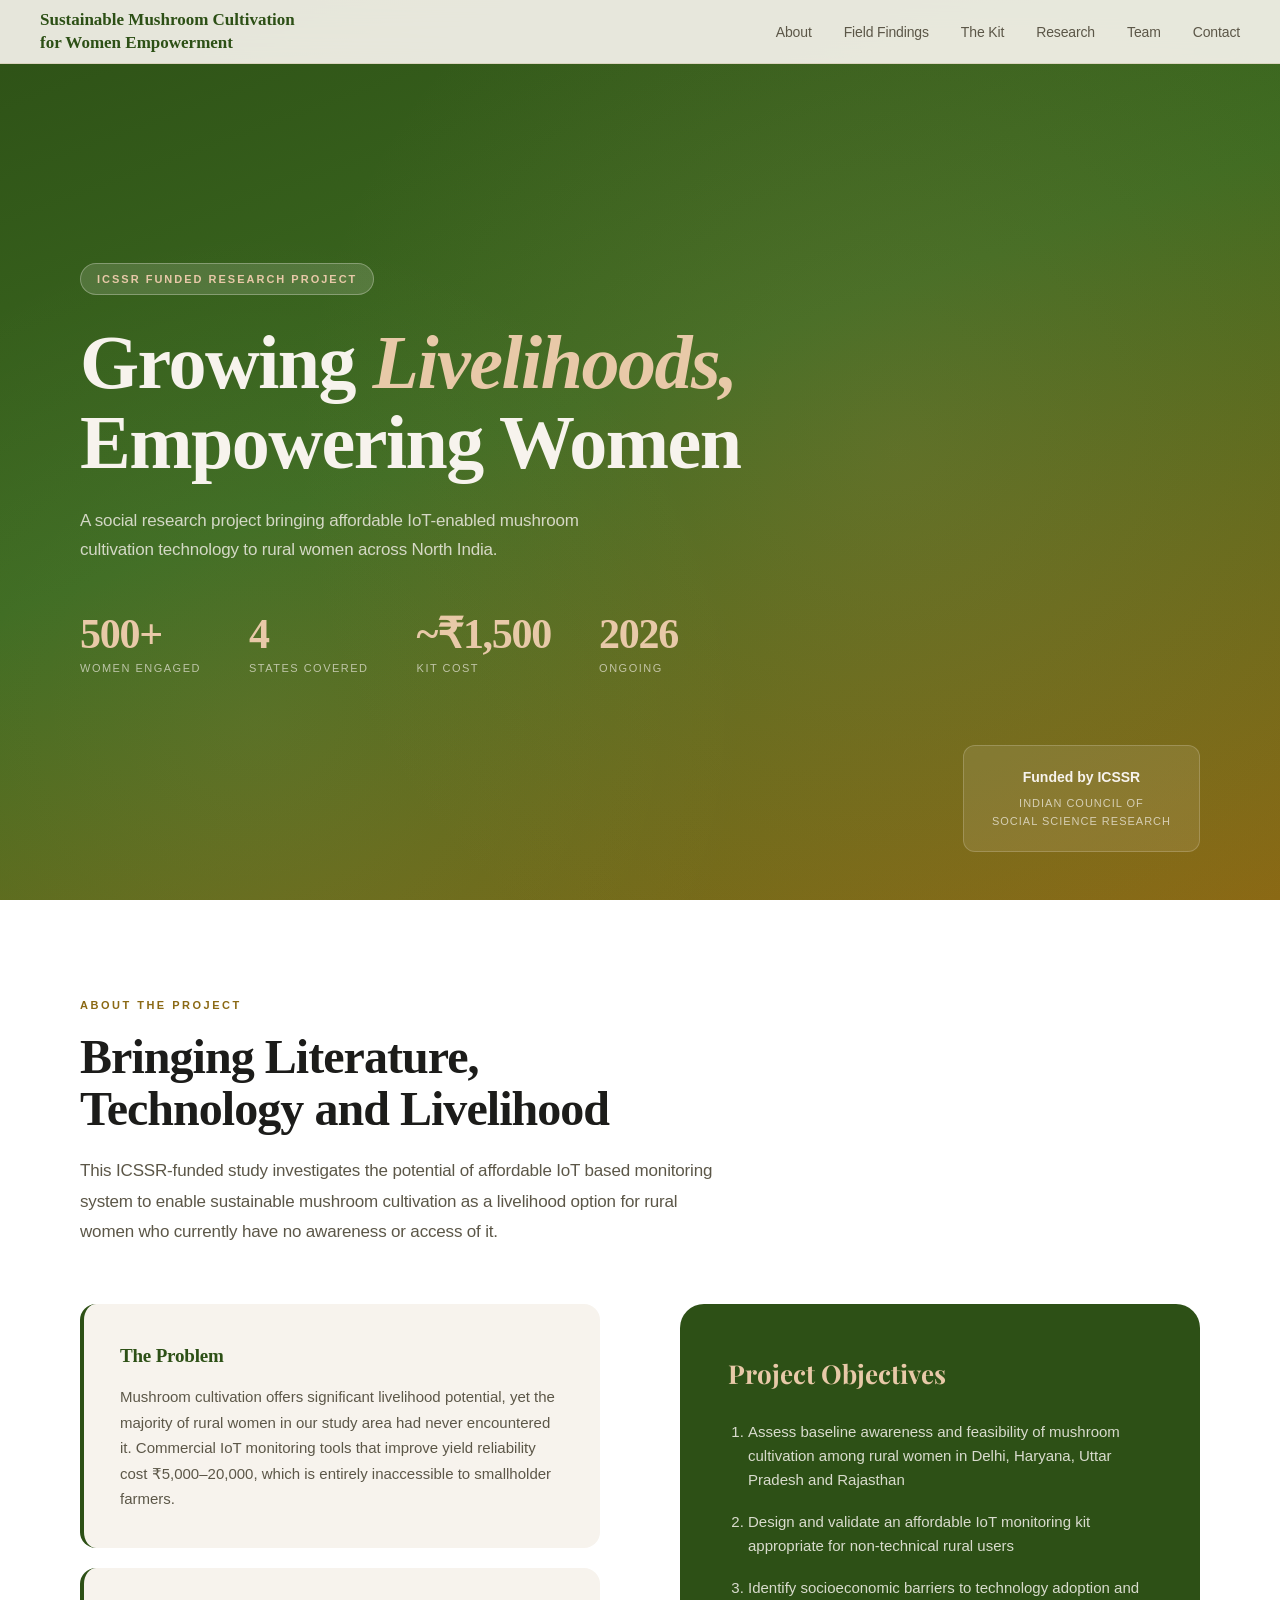
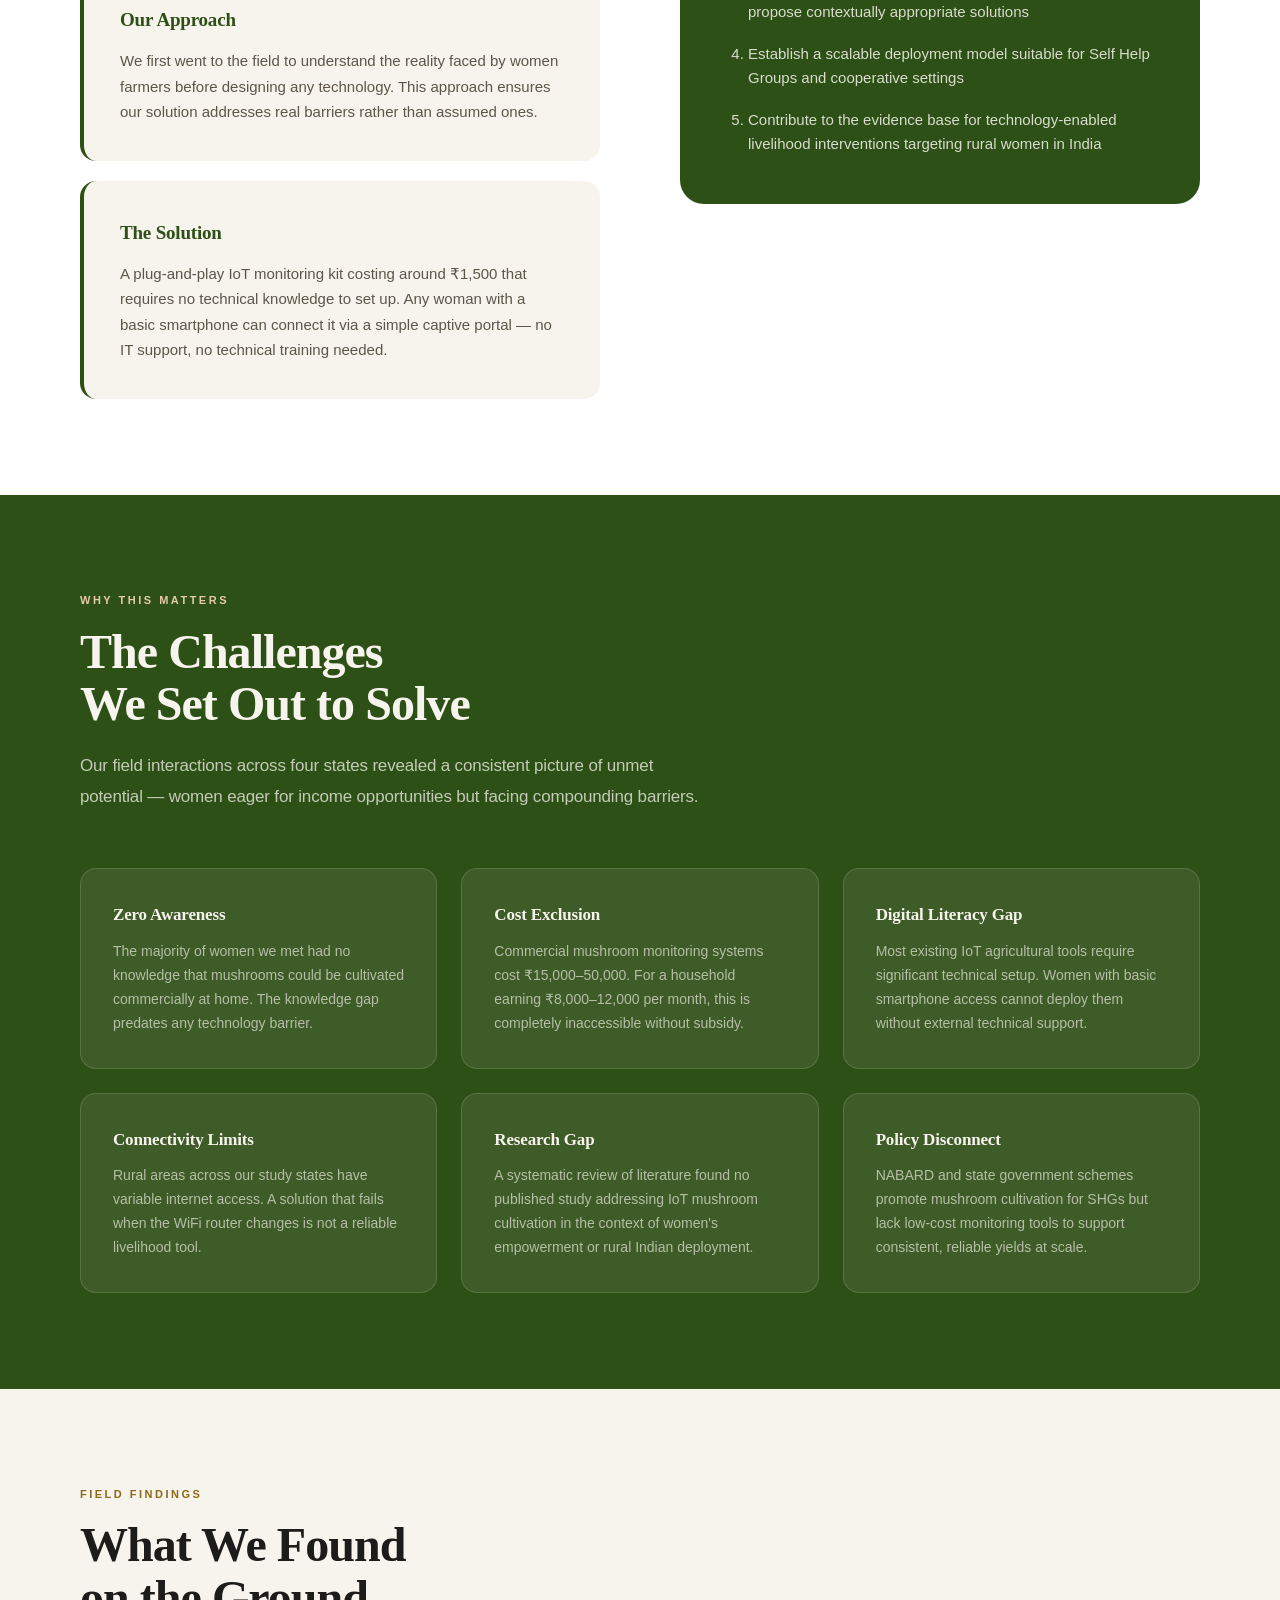
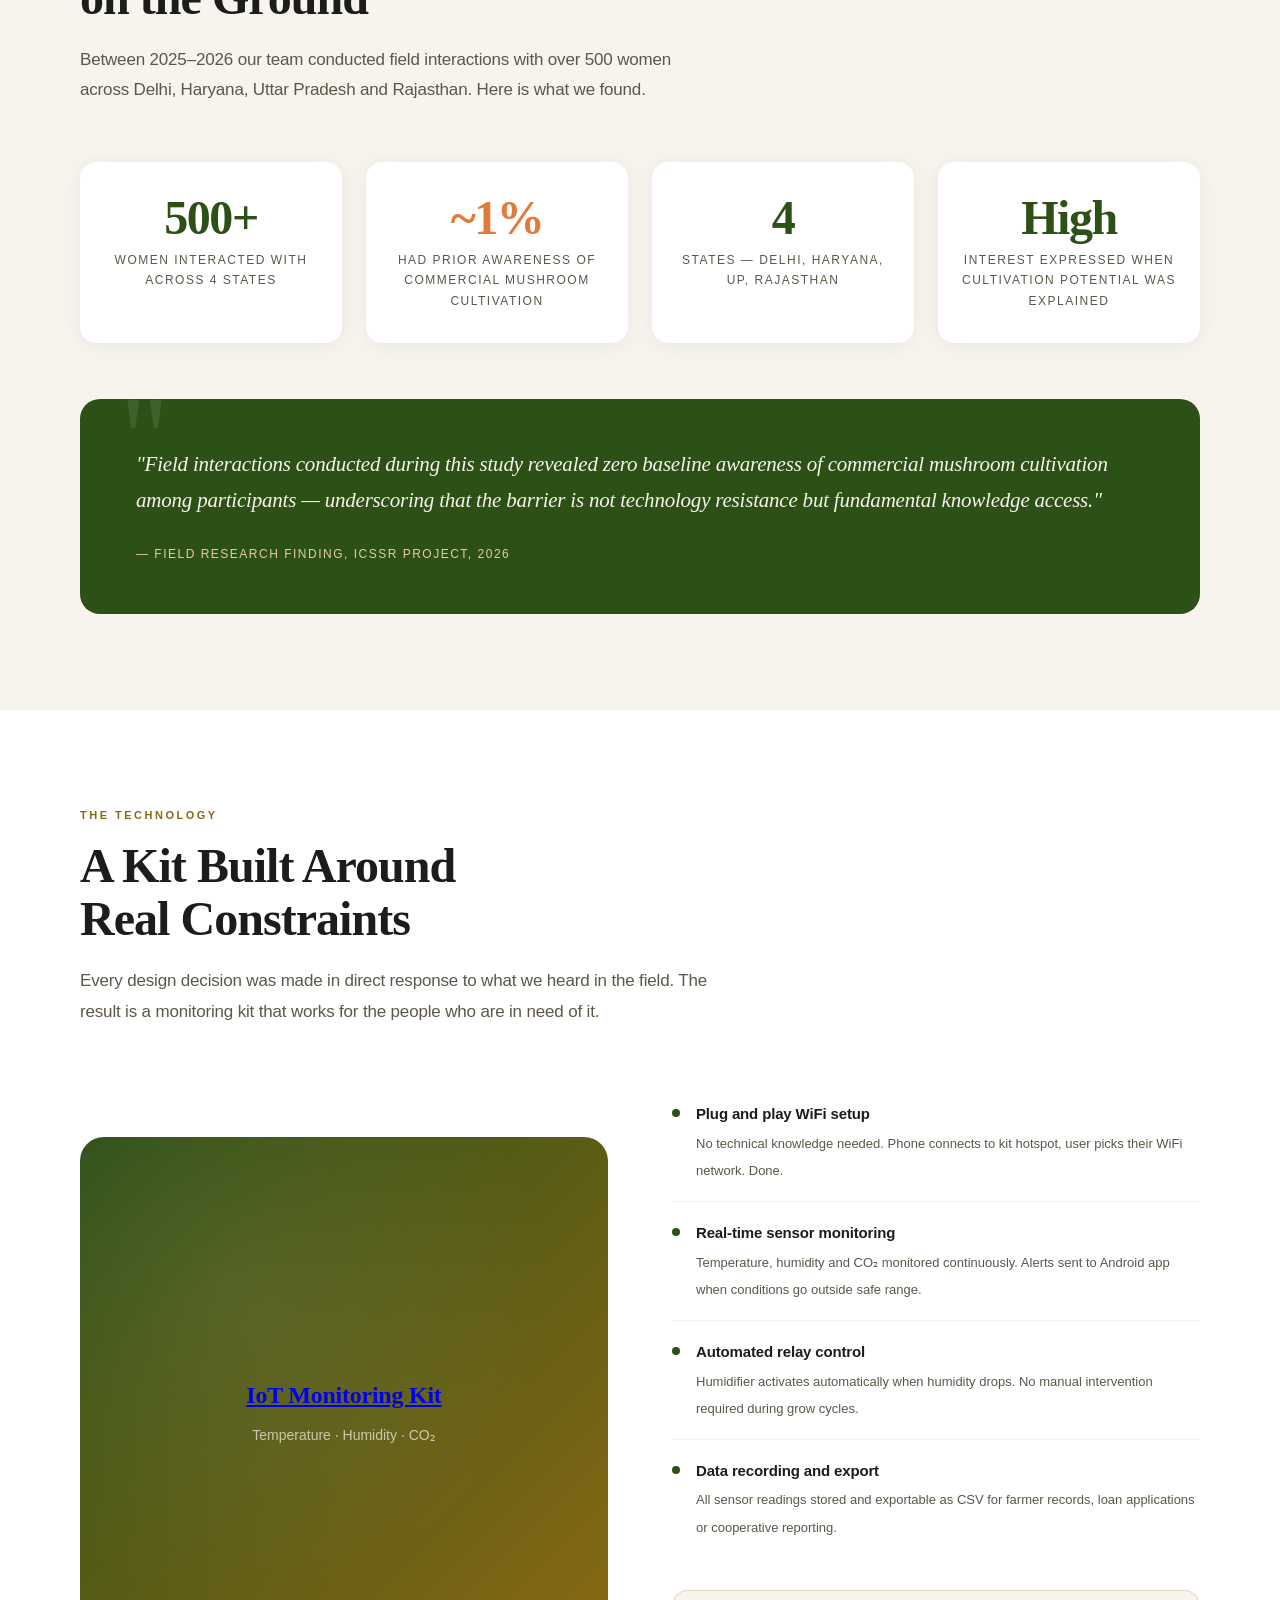
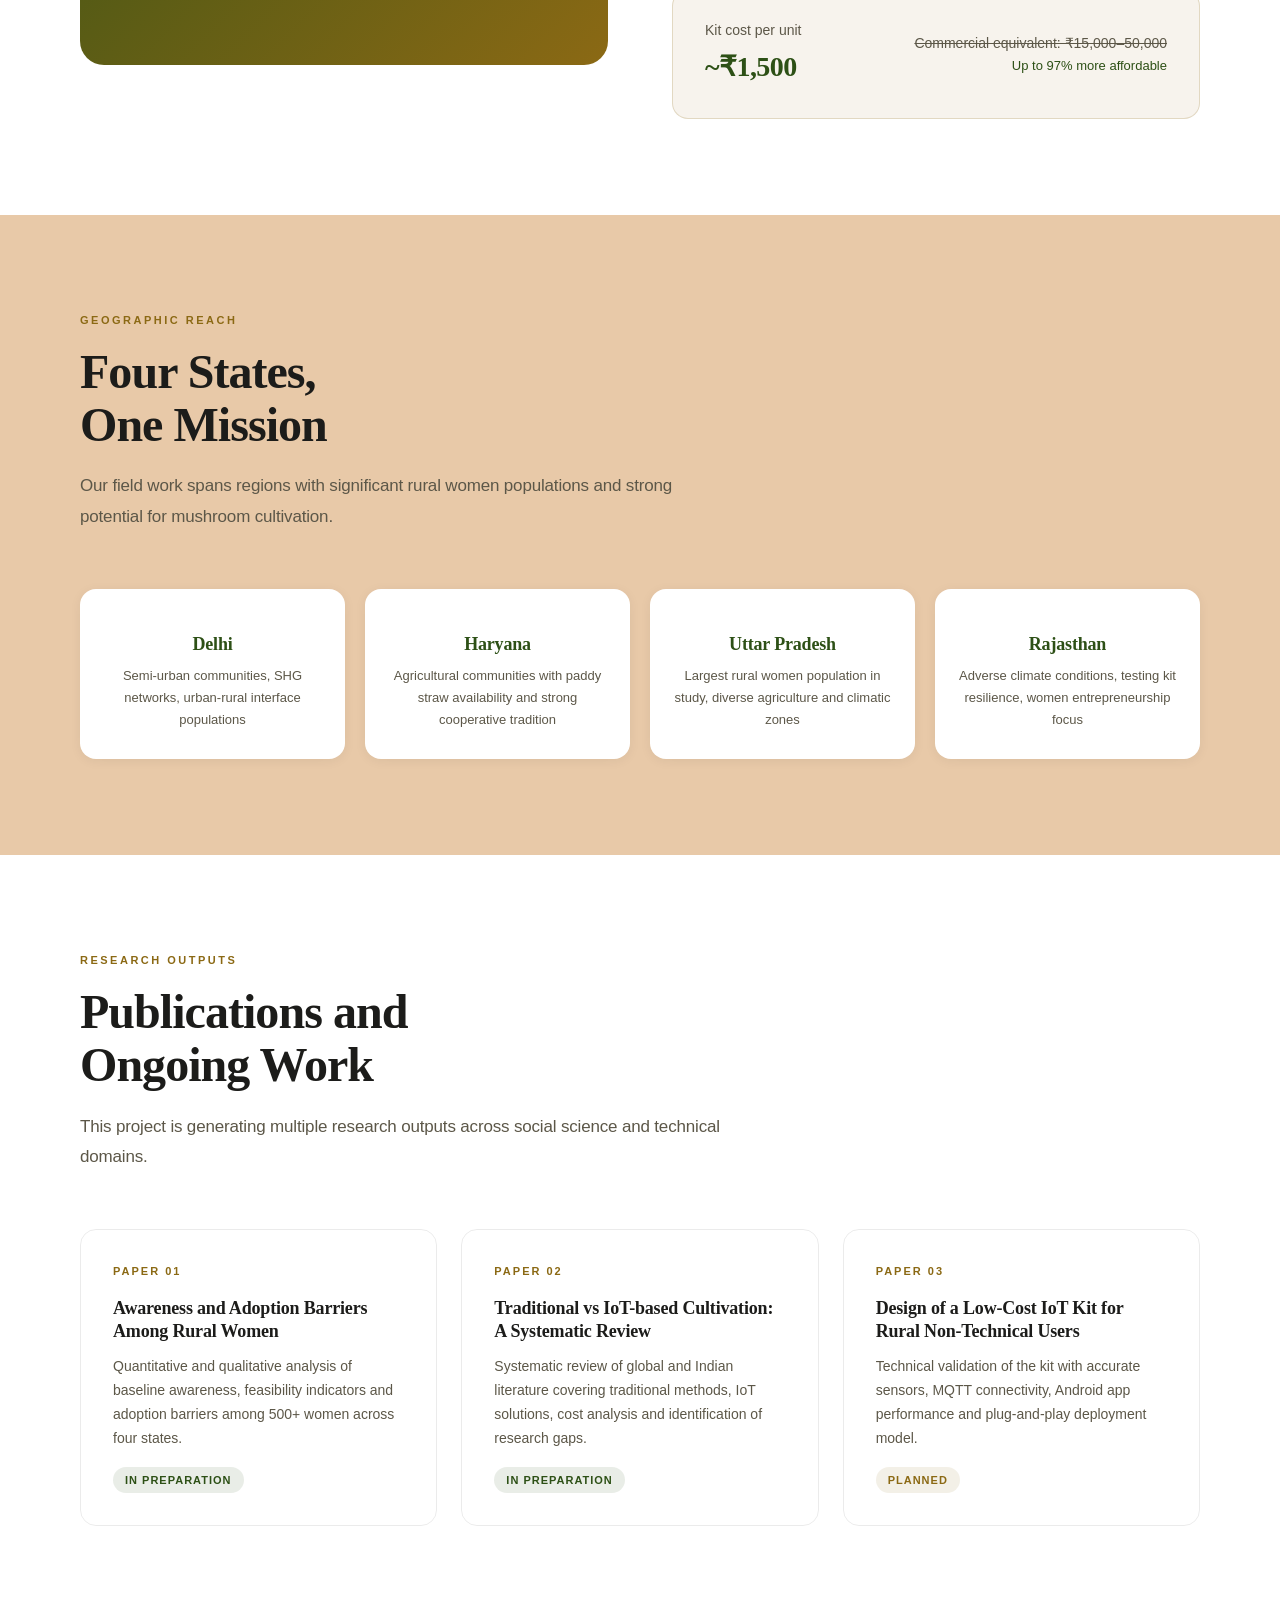
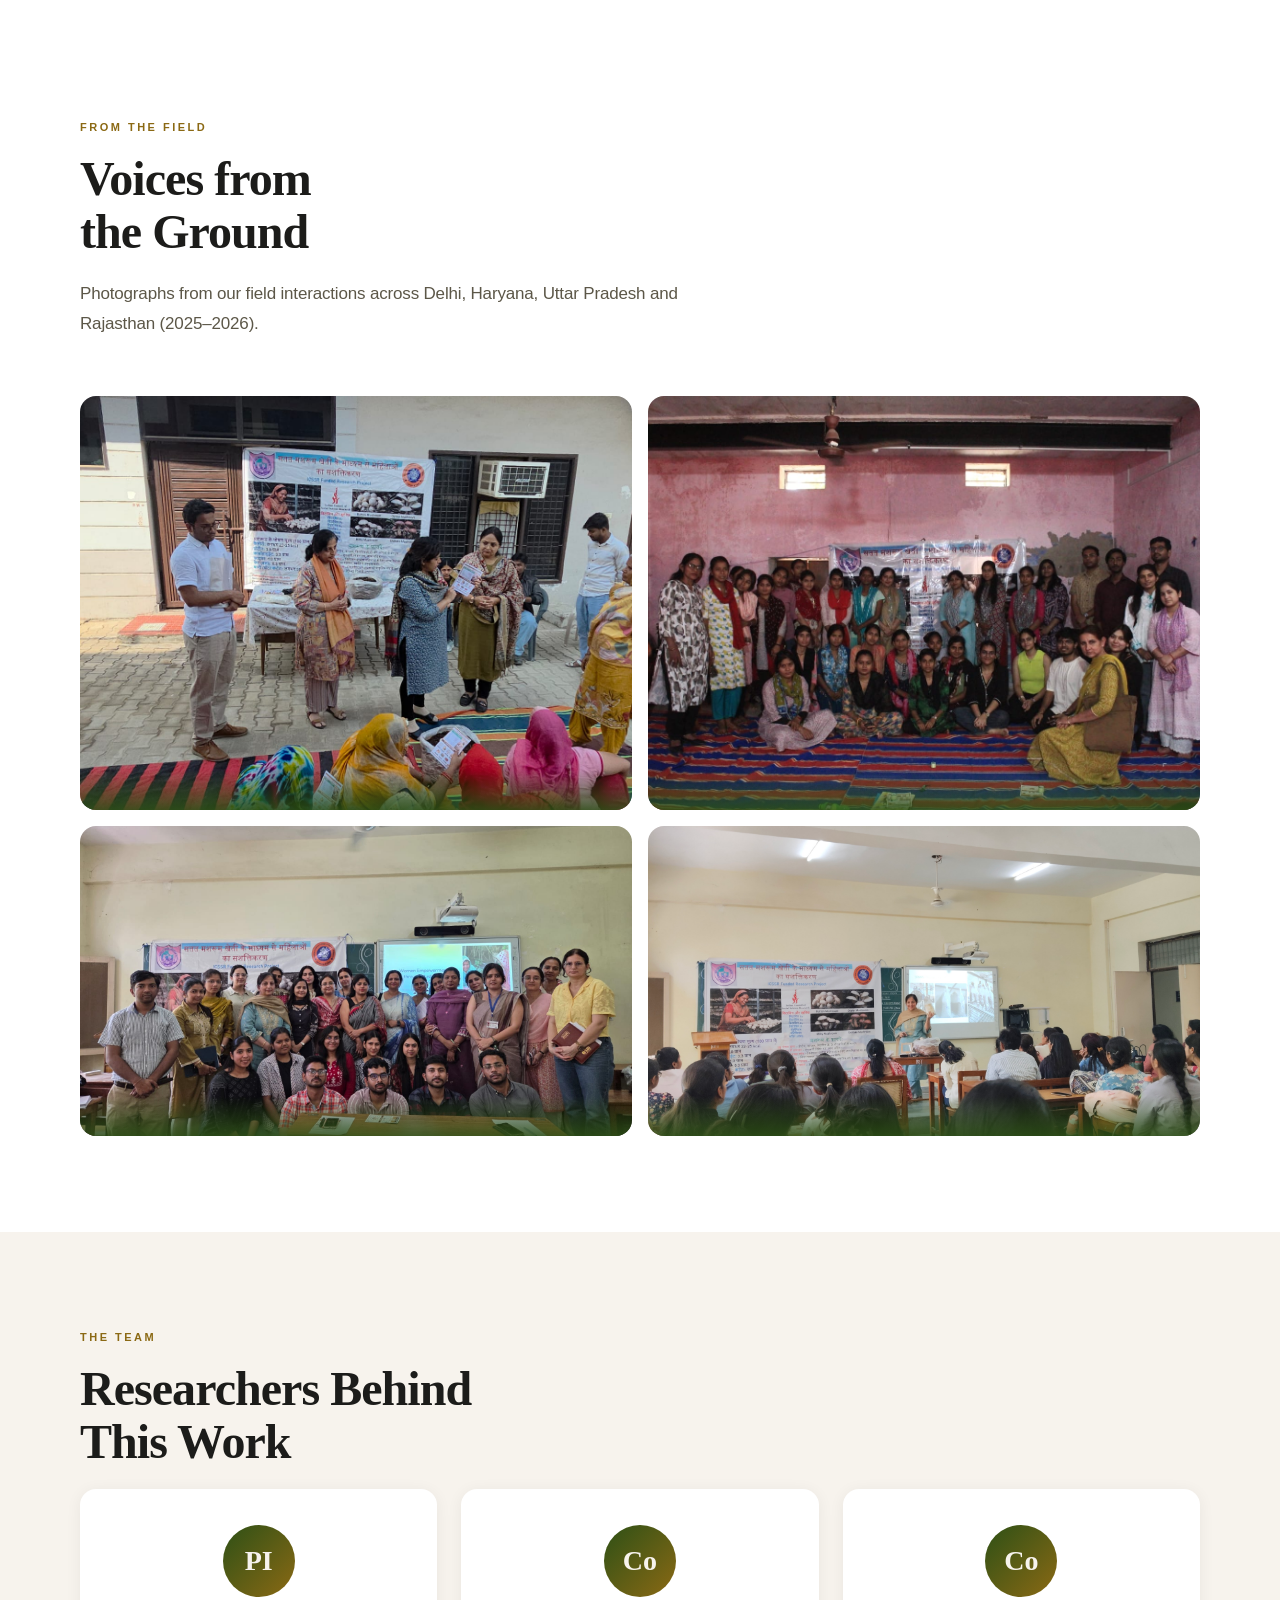
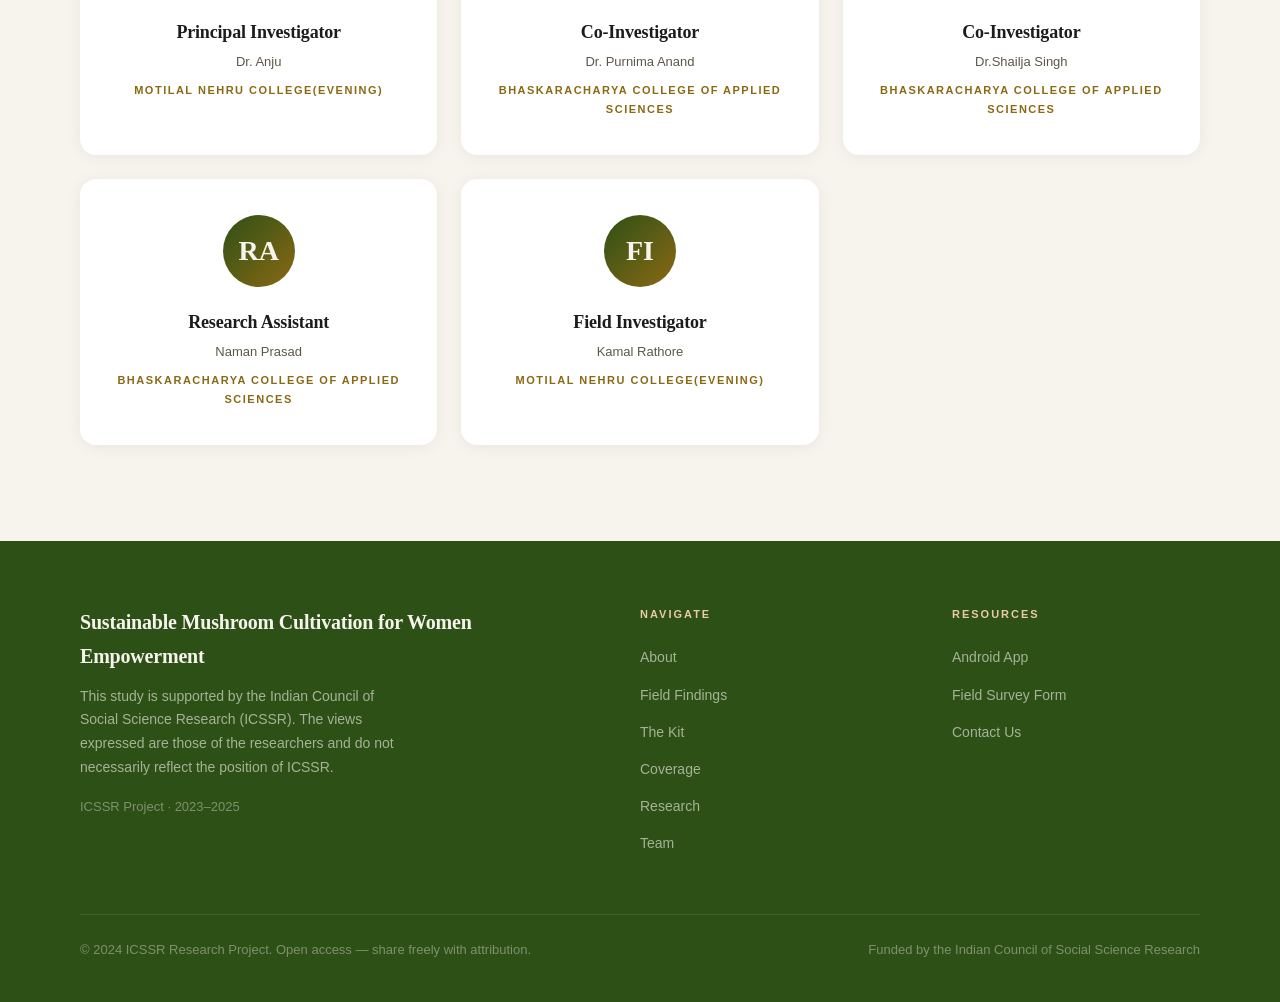
==== commit 75db7006: "Update index.html" ====
--- a/index.html
+++ b/index.html
@@ -157,7 +157,7 @@
   <div class="kit-grid">
     <div class="kit-visual">
       <div class="kit-icon"></div>
-      <h3>IoT Monitoring Kit</h3>
+      <h3><a href ="dashboard.html">IoT Monitoring Kit</a></h3>
       <p>Temperature · Humidity · CO₂</p>
     </div>
     <div>
--- a/style.css
+++ b/style.css
@@ -1,5 +1,4 @@
-<style>
-  :root {
+:root {
     --cream: #F7F3ED;
     --earth: #8B6914;
     --forest: #2D5016;
@@ -10,453 +9,834 @@
     --text-soft: #5C5748;
     --white: #FFFFFF;
     --accent: #E07B39;
-  }
-
-  * { margin: 0; padding: 0; box-sizing: border-box; }
-
-  html { scroll-behavior: smooth; }
-
-  body {
-    font-family: 'DM Sans', sans-serif;
+    --font-serif: 'New York', 'Georgia', ui-serif, serif;
+    --font-sans: -apple-system, 'SF Pro Text', 'SF Pro Display', BlinkMacSystemFont, 'Helvetica Neue', sans-serif;
+}
+
+* {
+    margin: 0;
+    padding: 0;
+    box-sizing: border-box;
+}
+
+html {
+    scroll-behavior: smooth;
+}
+
+body {
+    font-family: var(--font-sans);
     background: var(--cream);
     color: var(--text);
     font-size: 16px;
     line-height: 1.7;
-  }
-
-  nav {
-    position: fixed; top: 0; left: 0; right: 0; z-index: 100;
-    background: rgba(247,243,237,0.95);
-    backdrop-filter: blur(8px);
+    -webkit-font-smoothing: antialiased;
+    -moz-osx-font-smoothing: grayscale;
+}
+
+nav {
+    position: fixed;
+    top: 0;
+    left: 0;
+    right: 0;
+    z-index: 100;
+    background: rgba(247,243,237,0.92);
+    backdrop-filter: blur(20px);
+    -webkit-backdrop-filter: blur(20px);
     border-bottom: 1px solid rgba(139,105,20,0.15);
     padding: 0 40px;
-    display: flex; align-items: center; justify-content: space-between;
+    display: flex;
+    align-items: center;
+    justify-content: space-between;
     height: 64px;
-  }
-  .nav-logo {
-    font-family: 'Playfair Display', serif;
-    font-size: 17px; color: var(--forest);
-    max-width: 280px; line-height: 1.3;
-  }
-  .nav-links { display: flex; gap: 32px; list-style: none; }
-  .nav-links a {
-    text-decoration: none; color: var(--text-soft);
-    font-size: 14px; font-weight: 500;
+}
+
+.nav-logo {
+    font-family: var(--font-serif);
+    font-size: 17px;
+    color: var(--forest);
+    max-width: 280px;
+    line-height: 1.3;
+    font-weight: 600;
+}
+
+.nav-links {
+    display: flex;
+    gap: 32px;
+    list-style: none;
+}
+
+.nav-links a {
+    text-decoration: none;
+    color: var(--text-soft);
+    font-size: 14px;
+    font-weight: 500;
+    letter-spacing: -0.01em;
     transition: color 0.2s;
-  }
-  .nav-links a:hover { color: var(--forest); }
-
-  .hero {
+}
+
+.nav-links a:hover {
+    color: var(--forest);
+}
+
+.hero {
     min-height: 100vh;
     background: linear-gradient(160deg, #2D5016 0%, #3D6B20 45%, #8B6914 100%);
-    display: flex; flex-direction: column;
-    justify-content: center; align-items: flex-start;
+    display: flex;
+    flex-direction: column;
+    justify-content: center;
+    align-items: flex-start;
     padding: 120px 80px 80px;
-    position: relative; overflow: hidden;
-  }
-  .hero::before {
+    position: relative;
+    overflow: hidden;
+}
+
+.hero::before {
     content: '';
-    position: absolute; inset: 0;
-    background-image: radial-gradient(circle at 70% 50%, rgba(196,149,106,0.15) 0%, transparent 60%),
-                      radial-gradient(circle at 20% 80%, rgba(247,243,237,0.05) 0%, transparent 40%);
-  }
-  .hero-tag {
+    position: absolute;
+    inset: 0;
+    background-image:
+        radial-gradient(circle at 70% 50%, rgba(196,149,106,0.15) 0%, transparent 60%),
+        radial-gradient(circle at 20% 80%, rgba(247,243,237,0.05) 0%, transparent 40%);
+}
+
+.hero-tag {
     background: rgba(247,243,237,0.15);
     border: 1px solid rgba(247,243,237,0.3);
     color: var(--mushroom-light);
-    font-size: 12px; font-weight: 500; letter-spacing: 2px;
-    text-transform: uppercase;
-    padding: 6px 16px; border-radius: 20px;
-    margin-bottom: 28px; display: inline-block;
-  }
-  .hero h1 {
-    font-family: 'Playfair Display', serif;
+    font-size: 11px;
+    font-weight: 600;
+    letter-spacing: 2px;
+    text-transform: uppercase;
+    padding: 6px 16px;
+    border-radius: 20px;
+    margin-bottom: 28px;
+    display: inline-block;
+}
+
+.hero h1 {
+    font-family: var(--font-serif);
     font-size: clamp(42px, 6vw, 76px);
-    color: var(--cream); line-height: 1.1;
-    max-width: 700px; margin-bottom: 24px;
+    color: var(--cream);
+    line-height: 1.05;
+    max-width: 700px;
+    margin-bottom: 24px;
     position: relative;
-  }
-  .hero h1 em {
-    font-style: italic; color: var(--mushroom-light);
-  }
-  .hero p {
+    font-weight: 700;
+    letter-spacing: -0.02em;
+}
+
+.hero h1 em {
+    font-style: italic;
+    color: var(--mushroom-light);
+}
+
+.hero p {
     color: rgba(247,243,237,0.8);
-    font-size: 18px; max-width: 520px;
-    margin-bottom: 48px; line-height: 1.8;
-  }
-  .hero-stats {
-    display: flex; gap: 48px; position: relative;
-  }
-  .stat-item { text-align: left; }
-  .stat-num {
-    font-family: 'Playfair Display', serif;
-    font-size: 42px; color: var(--mushroom-light);
-    line-height: 1; display: block;
-  }
-  .stat-label {
-    font-size: 13px; color: rgba(247,243,237,0.65);
-    text-transform: uppercase; letter-spacing: 1px;
-    margin-top: 4px; display: block;
-  }
-  .hero-badge {
-    position: absolute; bottom: 48px; right: 80px;
+    font-size: 17px;
+    max-width: 520px;
+    margin-bottom: 48px;
+    line-height: 1.7;
+    font-weight: 300;
+    letter-spacing: -0.01em;
+}
+
+.hero-stats {
+    display: flex;
+    gap: 48px;
+    position: relative;
+}
+
+.stat-item {
+    text-align: left;
+}
+
+.stat-num {
+    font-family: var(--font-serif);
+    font-size: 42px;
+    color: var(--mushroom-light);
+    line-height: 1;
+    display: block;
+    font-weight: 700;
+    letter-spacing: -0.03em;
+}
+
+.stat-label {
+    font-size: 11px;
+    color: rgba(247,243,237,0.65);
+    text-transform: uppercase;
+    letter-spacing: 1.5px;
+    margin-top: 4px;
+    display: block;
+    font-weight: 500;
+}
+
+.hero-badge {
+    position: absolute;
+    bottom: 48px;
+    right: 80px;
     background: rgba(247,243,237,0.1);
     border: 1px solid rgba(247,243,237,0.2);
-    border-radius: 12px; padding: 20px 28px;
+    border-radius: 12px;
+    padding: 20px 28px;
     text-align: center;
-  }
-  .hero-badge img { width: 60px; margin-bottom: 8px; }
-  .hero-badge p {
-    font-size: 11px; color: rgba(247,243,237,0.7);
-    margin: 0; text-transform: uppercase; letter-spacing: 1px;
-  }
-  .hero-badge strong {
-    display: block; color: var(--cream);
-    font-size: 14px; margin-bottom: 4px;
-  }
-
-  section { padding: 96px 80px; }
-
-  .section-tag {
-    font-size: 11px; font-weight: 500;
-    text-transform: uppercase; letter-spacing: 2.5px;
-    color: var(--earth); margin-bottom: 16px;
-    display: block;
-  }
-  h2 {
-    font-family: 'Playfair Display', serif;
+}
+
+.hero-badge p {
+    font-size: 11px;
+    color: rgba(247,243,237,0.7);
+    margin: 0;
+    text-transform: uppercase;
+    letter-spacing: 1px;
+}
+
+.hero-badge strong {
+    display: block;
+    color: var(--cream);
+    font-size: 14px;
+    margin-bottom: 4px;
+    font-weight: 600;
+}
+
+section {
+    padding: 96px 80px;
+}
+
+.section-tag {
+    font-size: 11px;
+    font-weight: 600;
+    text-transform: uppercase;
+    letter-spacing: 2.5px;
+    color: var(--earth);
+    margin-bottom: 16px;
+    display: block;
+}
+
+h2 {
+    font-family: var(--font-serif);
     font-size: clamp(32px, 4vw, 48px);
-    line-height: 1.2; margin-bottom: 20px;
+    line-height: 1.1;
+    margin-bottom: 20px;
     color: var(--text);
-  }
-  .lead {
-    font-size: 18px; color: var(--text-soft);
-    max-width: 640px; line-height: 1.8;
+    font-weight: 700;
+    letter-spacing: -0.02em;
+}
+
+.lead {
+    font-size: 17px;
+    color: var(--text-soft);
+    max-width: 640px;
+    line-height: 1.8;
     margin-bottom: 56px;
-  }
-
-  /* ── ABOUT ── */
-  .about { background: var(--white); }
-  .about-grid {
-    display: grid; grid-template-columns: 1fr 1fr;
-    gap: 80px; align-items: start;
-  }
-  .about-card {
+    font-weight: 300;
+    letter-spacing: -0.01em;
+}
+
+.about {
+    background: var(--white);
+}
+
+.about-grid {
+    display: grid;
+    grid-template-columns: 1fr 1fr;
+    gap: 80px;
+    align-items: start;
+}
+
+.about-card {
     background: var(--cream);
-    border-radius: 16px; padding: 36px;
+    border-radius: 16px;
+    padding: 36px;
     border-left: 4px solid var(--forest);
-  }
-  .about-card h3 {
-    font-family: 'Playfair Display', serif;
-    font-size: 20px; margin-bottom: 12px;
+}
+
+.about-card h3 {
+    font-family: var(--font-serif);
+    font-size: 19px;
+    margin-bottom: 12px;
     color: var(--forest);
-  }
-  .about-card p { color: var(--text-soft); font-size: 15px; }
-  .about-cards { display: flex; flex-direction: column; gap: 20px; }
-
-  /* ── PROBLEM ── */
-  .problem { background: var(--forest); }
-  .problem .section-tag { color: var(--mushroom-light); }
-  .problem h2 { color: var(--cream); }
-  .problem .lead { color: rgba(247,243,237,0.75); }
-  .problem-grid {
-    display: grid; grid-template-columns: repeat(3, 1fr);
+    font-weight: 600;
+    letter-spacing: -0.01em;
+}
+
+.about-card p {
+    color: var(--text-soft);
+    font-size: 15px;
+    font-weight: 300;
+}
+
+.about-cards {
+    display: flex;
+    flex-direction: column;
+    gap: 20px;
+}
+
+.problem {
+    background: var(--forest);
+}
+
+.problem .section-tag {
+    color: var(--mushroom-light);
+}
+
+.problem h2 {
+    color: var(--cream);
+}
+
+.problem .lead {
+    color: rgba(247,243,237,0.75);
+}
+
+.problem-grid {
+    display: grid;
+    grid-template-columns: repeat(3, 1fr);
     gap: 24px;
-  }
-  .problem-card {
+}
+
+.problem-card {
     background: rgba(247,243,237,0.08);
     border: 1px solid rgba(247,243,237,0.15);
-    border-radius: 16px; padding: 32px;
+    border-radius: 16px;
+    padding: 32px;
     transition: background 0.3s;
-  }
-  .problem-card:hover { background: rgba(247,243,237,0.13); }
-  .problem-icon {
-    width: 48px; height: 48px;
+}
+
+.problem-card:hover {
+    background: rgba(247,243,237,0.13);
+}
+
+.problem-icon {
+    width: 48px;
+    height: 48px;
     background: rgba(196,149,106,0.2);
     border-radius: 12px;
-    display: flex; align-items: center; justify-content: center;
-    font-size: 22px; margin-bottom: 20px;
-  }
-  .problem-card h3 {
-    font-family: 'Playfair Display', serif;
-    font-size: 18px; color: var(--cream);
+    display: flex;
+    align-items: center;
+    justify-content: center;
+    font-size: 22px;
+    margin-bottom: 20px;
+}
+
+.problem-card h3 {
+    font-family: var(--font-serif);
+    font-size: 17px;
+    color: var(--cream);
     margin-bottom: 10px;
-  }
-  .problem-card p { color: rgba(247,243,237,0.65); font-size: 14px; }
-
-  .findings { background: var(--cream); }
-  .findings-grid {
-    display: grid; grid-template-columns: repeat(4, 1fr);
-    gap: 24px; margin-bottom: 56px;
-  }
-  .finding-card {
+    font-weight: 600;
+    letter-spacing: -0.01em;
+}
+
+.problem-card p {
+    color: rgba(247,243,237,0.65);
+    font-size: 14px;
+    font-weight: 300;
+}
+
+.findings {
+    background: var(--cream);
+}
+
+.findings-grid {
+    display: grid;
+    grid-template-columns: repeat(4, 1fr);
+    gap: 24px;
+    margin-bottom: 56px;
+}
+
+.finding-card {
     background: var(--white);
-    border-radius: 16px; padding: 32px 24px;
+    border-radius: 16px;
+    padding: 32px 24px;
     text-align: center;
     box-shadow: 0 2px 20px rgba(0,0,0,0.06);
     transition: transform 0.3s, box-shadow 0.3s;
-  }
-  .finding-card:hover {
+}
+
+.finding-card:hover {
     transform: translateY(-4px);
     box-shadow: 0 8px 32px rgba(0,0,0,0.1);
-  }
-  .finding-num {
-    font-family: 'Playfair Display', serif;
-    font-size: 48px; color: var(--forest);
-    line-height: 1; display: block; margin-bottom: 8px;
-  }
-  .finding-card p {
-    font-size: 13px; color: var(--text-soft);
-    text-transform: uppercase; letter-spacing: 1px;
-  }
-  .quote-block {
+}
+
+.finding-num {
+    font-family: var(--font-serif);
+    font-size: 48px;
+    color: var(--forest);
+    line-height: 1;
+    display: block;
+    margin-bottom: 8px;
+    font-weight: 700;
+    letter-spacing: -0.03em;
+}
+
+.finding-card p {
+    font-size: 12px;
+    color: var(--text-soft);
+    text-transform: uppercase;
+    letter-spacing: 1.5px;
+    font-weight: 500;
+}
+
+.quote-block {
     background: var(--forest);
-    border-radius: 20px; padding: 48px 56px;
+    border-radius: 20px;
+    padding: 48px 56px;
     position: relative;
-  }
-  .quote-block::before {
+}
+
+.quote-block::before {
     content: '"';
-    font-family: 'Playfair Display', serif;
-    font-size: 120px; color: rgba(247,243,237,0.1);
-    position: absolute; top: -20px; left: 40px;
+    font-family: var(--font-serif);
+    font-size: 120px;
+    color: rgba(247,243,237,0.1);
+    position: absolute;
+    top: -20px;
+    left: 40px;
     line-height: 1;
-  }
-  .quote-block blockquote {
-    font-family: 'Playfair Display', serif;
-    font-size: 22px; font-style: italic;
-    color: var(--cream); line-height: 1.7;
-    margin-bottom: 20px; position: relative;
-  }
-  .quote-block cite {
-    font-size: 13px; color: var(--mushroom-light);
-    text-transform: uppercase; letter-spacing: 1.5px;
+}
+
+.quote-block blockquote {
+    font-family: var(--font-serif);
+    font-size: 21px;
+    font-style: italic;
+    color: var(--cream);
+    line-height: 1.7;
+    margin-bottom: 20px;
+    position: relative;
+    font-weight: 400;
+    letter-spacing: -0.01em;
+}
+
+.quote-block cite {
+    font-size: 12px;
+    color: var(--mushroom-light);
+    text-transform: uppercase;
+    letter-spacing: 1.5px;
     font-style: normal;
-  }
-
-
-  .kit { background: var(--white); }
-  .kit-grid {
-    display: grid; grid-template-columns: 1fr 1fr;
-    gap: 64px; align-items: center;
-  }
-  .kit-visual {
+    font-weight: 500;
+}
+
+.kit {
+    background: var(--white);
+}
+
+.kit-grid {
+    display: grid;
+    grid-template-columns: 1fr 1fr;
+    gap: 64px;
+    align-items: center;
+}
+
+.kit-visual {
     background: linear-gradient(135deg, var(--forest) 0%, var(--earth) 100%);
-    border-radius: 24px; padding: 48px;
-    text-align: center; aspect-ratio: 1;
-    display: flex; flex-direction: column;
-    align-items: center; justify-content: center;
-    position: relative; overflow: hidden;
-  }
-  .kit-visual::before {
+    border-radius: 24px;
+    padding: 48px;
+    text-align: center;
+    aspect-ratio: 1;
+    display: flex;
+    flex-direction: column;
+    align-items: center;
+    justify-content: center;
+    position: relative;
+    overflow: hidden;
+}
+
+.kit-visual::before {
     content: '';
-    position: absolute; inset: 0;
+    position: absolute;
+    inset: 0;
     background: radial-gradient(circle at 30% 30%, rgba(247,243,237,0.08), transparent 60%);
-  }
-  .kit-icon { font-size: 80px; margin-bottom: 20px; position: relative; }
-  .kit-visual h3 {
-    font-family: 'Playfair Display', serif;
-    font-size: 24px; color: var(--cream);
-    margin-bottom: 8px; position: relative;
-  }
-  .kit-visual p {
+}
+
+.kit-icon {
+    font-size: 80px;
+    margin-bottom: 20px;
+    position: relative;
+}
+
+.kit-visual h3 {
+    font-family: var(--font-serif);
+    font-size: 24px;
+    color: var(--cream);
+    margin-bottom: 8px;
+    position: relative;
+    font-weight: 600;
+    letter-spacing: -0.01em;
+}
+
+.kit-visual p {
     color: rgba(247,243,237,0.7);
-    font-size: 14px; position: relative;
-  }
-  .kit-features { list-style: none; }
-  .kit-features li {
+    font-size: 14px;
+    position: relative;
+    font-weight: 300;
+}
+
+.kit-features {
+    list-style: none;
+}
+
+.kit-features li {
     padding: 18px 0;
     border-bottom: 1px solid rgba(0,0,0,0.06);
-    display: flex; align-items: flex-start; gap: 16px;
-  }
-  .kit-features li:last-child { border-bottom: none; }
-  .feat-dot {
-    width: 8px; height: 8px;
-    background: var(--forest); border-radius: 50%;
-    margin-top: 8px; flex-shrink: 0;
-  }
-  .feat-text strong {
-    display: block; font-size: 15px; font-weight: 500;
-    color: var(--text); margin-bottom: 2px;
-  }
-  .feat-text span { font-size: 13px; color: var(--text-soft); }
-  .cost-banner {
-    background: var(--cream); border-radius: 16px;
-    padding: 28px 32px; margin-top: 32px;
-    display: flex; align-items: center;
+    display: flex;
+    align-items: flex-start;
+    gap: 16px;
+}
+
+.kit-features li:last-child {
+    border-bottom: none;
+}
+
+.feat-dot {
+    width: 8px;
+    height: 8px;
+    background: var(--forest);
+    border-radius: 50%;
+    margin-top: 8px;
+    flex-shrink: 0;
+}
+
+.feat-text strong {
+    display: block;
+    font-size: 15px;
+    font-weight: 600;
+    color: var(--text);
+    margin-bottom: 2px;
+    letter-spacing: -0.01em;
+}
+
+.feat-text span {
+    font-size: 13px;
+    color: var(--text-soft);
+    font-weight: 300;
+}
+
+.cost-banner {
+    background: var(--cream);
+    border-radius: 16px;
+    padding: 28px 32px;
+    margin-top: 32px;
+    display: flex;
+    align-items: center;
     justify-content: space-between;
     border: 1px solid rgba(139,105,20,0.2);
-  }
-  .cost-banner p { font-size: 14px; color: var(--text-soft); }
-  .cost-banner strong {
-    font-family: 'Playfair Display', serif;
-    font-size: 28px; color: var(--forest);
-    display: block;
-  }
-  .cost-compare {
-    font-size: 12px; color: var(--text-soft);
+}
+
+.cost-banner p {
+    font-size: 14px;
+    color: var(--text-soft);
+}
+
+.cost-banner strong {
+    font-family: var(--font-serif);
+    font-size: 28px;
+    color: var(--forest);
+    display: block;
+    font-weight: 700;
+    letter-spacing: -0.02em;
+}
+
+.cost-compare {
+    font-size: 12px;
+    color: var(--text-soft);
     text-decoration: line-through;
-  }
-
-  /* ── STATES ── */
-  .states { background: var(--mushroom-light); }
-  .states-grid {
-    display: grid; grid-template-columns: repeat(4, 1fr);
+}
+
+.states {
+    background: var(--mushroom-light);
+}
+
+.states-grid {
+    display: grid;
+    grid-template-columns: repeat(4, 1fr);
     gap: 20px;
-  }
-  .state-card {
-    background: var(--white); border-radius: 16px;
-    padding: 28px 24px; text-align: center;
+}
+
+.state-card {
+    background: var(--white);
+    border-radius: 16px;
+    padding: 28px 24px;
+    text-align: center;
     box-shadow: 0 2px 12px rgba(0,0,0,0.06);
-  }
-  .state-flag { font-size: 40px; margin-bottom: 12px; display: block; }
-  .state-card h3 {
-    font-family: 'Playfair Display', serif;
-    font-size: 18px; color: var(--forest);
+}
+
+.state-flag {
+    font-size: 40px;
+    margin-bottom: 12px;
+    display: block;
+}
+
+.state-card h3 {
+    font-family: var(--font-serif);
+    font-size: 18px;
+    color: var(--forest);
     margin-bottom: 6px;
-  }
-  .state-card p { font-size: 13px; color: var(--text-soft); }
-
-  /* ── RESEARCH ── */
-  .research { background: var(--white); }
-  .research-grid {
-    display: grid; grid-template-columns: repeat(3, 1fr);
+    font-weight: 600;
+    letter-spacing: -0.01em;
+}
+
+.state-card p {
+    font-size: 13px;
+    color: var(--text-soft);
+    font-weight: 300;
+}
+
+.research {
+    background: var(--white);
+}
+
+.research-grid {
+    display: grid;
+    grid-template-columns: repeat(3, 1fr);
     gap: 24px;
-  }
-  .research-card {
+}
+
+.research-card {
     border: 1px solid rgba(0,0,0,0.08);
-    border-radius: 16px; padding: 32px;
+    border-radius: 16px;
+    padding: 32px;
     transition: border-color 0.3s, box-shadow 0.3s;
-  }
-  .research-card:hover {
+}
+
+.research-card:hover {
     border-color: var(--forest);
     box-shadow: 0 4px 20px rgba(45,80,22,0.1);
-  }
-  .research-num {
-    font-family: 'Playfair Display', serif;
-    font-size: 13px; color: var(--earth);
-    text-transform: uppercase; letter-spacing: 2px;
-    margin-bottom: 16px; display: block;
-  }
-  .research-card h3 {
-    font-family: 'Playfair Display', serif;
-    font-size: 19px; margin-bottom: 12px;
-    color: var(--text); line-height: 1.3;
-  }
-  .research-card p { font-size: 14px; color: var(--text-soft); }
-  .status-badge {
-    display: inline-block; margin-top: 16px;
-    padding: 4px 12px; border-radius: 20px;
-    font-size: 11px; font-weight: 500;
-    text-transform: uppercase; letter-spacing: 1px;
-  }
-  .status-ongoing {
-    background: rgba(45,80,22,0.1); color: var(--forest);
-  }
-  .status-planned {
-    background: rgba(139,105,20,0.1); color: var(--earth);
-  }
-
-  /* ── TEAM ── */
-  .team { background: var(--cream); }
-  .team-grid {
-    display: grid; grid-template-columns: repeat(3, 1fr);
+}
+
+.research-num {
+    font-size: 11px;
+    color: var(--earth);
+    text-transform: uppercase;
+    letter-spacing: 2px;
+    margin-bottom: 16px;
+    display: block;
+    font-weight: 600;
+}
+
+.research-card h3 {
+    font-family: var(--font-serif);
+    font-size: 18px;
+    margin-bottom: 12px;
+    color: var(--text);
+    line-height: 1.3;
+    font-weight: 600;
+    letter-spacing: -0.01em;
+}
+
+.research-card p {
+    font-size: 14px;
+    color: var(--text-soft);
+    font-weight: 300;
+}
+
+.status-badge {
+    display: inline-block;
+    margin-top: 16px;
+    padding: 4px 12px;
+    border-radius: 20px;
+    font-size: 11px;
+    font-weight: 600;
+    text-transform: uppercase;
+    letter-spacing: 1px;
+}
+
+.status-ongoing {
+    background: rgba(45,80,22,0.1);
+    color: var(--forest);
+}
+
+.status-planned {
+    background: rgba(139,105,20,0.1);
+    color: var(--earth);
+}
+
+.team {
+    background: var(--cream);
+}
+
+.team-grid {
+    display: grid;
+    grid-template-columns: repeat(3, 1fr);
     gap: 24px;
-  }
-  .team-card {
-    background: var(--white); border-radius: 16px;
-    padding: 36px 28px; text-align: center;
+}
+
+.team-card {
+    background: var(--white);
+    border-radius: 16px;
+    padding: 36px 28px;
+    text-align: center;
     box-shadow: 0 2px 16px rgba(0,0,0,0.06);
-  }
-  .team-avatar {
-    width: 72px; height: 72px;
+}
+
+.team-avatar {
+    width: 72px;
+    height: 72px;
     background: linear-gradient(135deg, var(--forest), var(--earth));
-    border-radius: 50%; margin: 0 auto 20px;
-    display: flex; align-items: center; justify-content: center;
-    font-family: 'Playfair Display', serif;
-    font-size: 28px; color: var(--cream);
-  }
-  .team-card h3 {
-    font-family: 'Playfair Display', serif;
-    font-size: 18px; margin-bottom: 4px; color: var(--text);
-  }
-  .team-card p { font-size: 13px; color: var(--text-soft); }
-  .team-role {
-    font-size: 12px; color: var(--earth);
-    text-transform: uppercase; letter-spacing: 1px;
-    margin-top: 8px; display: block;
-  }
-
-  /* ── FOOTER ── */
-  footer {
+    border-radius: 50%;
+    margin: 0 auto 20px;
+    display: flex;
+    align-items: center;
+    justify-content: center;
+    font-family: var(--font-serif);
+    font-size: 28px;
+    color: var(--cream);
+    font-weight: 700;
+}
+
+.team-card h3 {
+    font-family: var(--font-serif);
+    font-size: 18px;
+    margin-bottom: 4px;
+    color: var(--text);
+    font-weight: 600;
+    letter-spacing: -0.01em;
+}
+
+.team-card p {
+    font-size: 13px;
+    color: var(--text-soft);
+    font-weight: 300;
+}
+
+.team-role {
+    font-size: 11px;
+    color: var(--earth);
+    text-transform: uppercase;
+    letter-spacing: 1.5px;
+    margin-top: 8px;
+    display: block;
+    font-weight: 600;
+}
+
+img:hover {
+    transform: scale(1.04);
+}
+
+footer {
     background: var(--forest);
     padding: 64px 80px 40px;
-  }
-  .footer-grid {
-    display: grid; grid-template-columns: 2fr 1fr 1fr;
-    gap: 64px; margin-bottom: 48px;
-  }
-  .footer-brand h3 {
-    font-family: 'Playfair Display', serif;
-    font-size: 20px; color: var(--cream);
+}
+
+.footer-grid {
+    display: grid;
+    grid-template-columns: 2fr 1fr 1fr;
+    gap: 64px;
+    margin-bottom: 48px;
+}
+
+.footer-brand h3 {
+    font-family: var(--font-serif);
+    font-size: 20px;
+    color: var(--cream);
     margin-bottom: 12px;
-  }
-  .footer-brand p {
-    font-size: 14px; color: rgba(247,243,237,0.6);
-    line-height: 1.7; max-width: 320px;
-  }
-  .footer-links h4 {
-    font-size: 11px; text-transform: uppercase;
-    letter-spacing: 2px; color: var(--mushroom-light);
+    font-weight: 600;
+    letter-spacing: -0.01em;
+}
+
+.footer-brand p {
+    font-size: 14px;
+    color: rgba(247,243,237,0.6);
+    line-height: 1.7;
+    max-width: 320px;
+    font-weight: 300;
+}
+
+.footer-links h4 {
+    font-size: 11px;
+    text-transform: uppercase;
+    letter-spacing: 2px;
+    color: var(--mushroom-light);
     margin-bottom: 20px;
-  }
-  .footer-links ul { list-style: none; }
-  .footer-links li { margin-bottom: 10px; }
-  .footer-links a {
-    font-size: 14px; color: rgba(247,243,237,0.6);
-    text-decoration: none; transition: color 0.2s;
-  }
-  .footer-links a:hover { color: var(--cream); }
-  .footer-bottom {
+    font-weight: 600;
+}
+
+.footer-links ul {
+    list-style: none;
+}
+
+.footer-links li {
+    margin-bottom: 10px;
+}
+
+.footer-links a {
+    font-size: 14px;
+    color: rgba(247,243,237,0.6);
+    text-decoration: none;
+    transition: color 0.2s;
+    font-weight: 300;
+}
+
+.footer-links a:hover {
+    color: var(--cream);
+}
+
+.footer-bottom {
     border-top: 1px solid rgba(247,243,237,0.1);
     padding-top: 24px;
-    display: flex; justify-content: space-between;
+    display: flex;
+    justify-content: space-between;
     align-items: center;
-  }
-  .footer-bottom p {
-    font-size: 13px; color: rgba(247,243,237,0.4);
-  }
-  .icssr-credit {
-    font-size: 12px; color: rgba(247,243,237,0.5);
+}
+
+.footer-bottom p {
+    font-size: 13px;
+    color: rgba(247,243,237,0.4);
+}
+
+.icssr-credit {
+    font-size: 12px;
+    color: rgba(247,243,237,0.5);
     text-align: right;
-  }
-  @keyframes fadeUp {
+}
+
+@keyframes fadeUp {
     from { opacity: 0; transform: translateY(24px); }
     to   { opacity: 1; transform: translateY(0); }
-  }
-  .hero h1, .hero p, .hero-stats, .hero-tag {
+}
+
+.hero h1, .hero p, .hero-stats, .hero-tag {
     animation: fadeUp 0.7s ease both;
-  }
-  .hero-tag  { animation-delay: 0.1s; }
-  .hero h1   { animation-delay: 0.25s; }
-  .hero p    { animation-delay: 0.4s; }
-  .hero-stats{ animation-delay: 0.55s; }
-
-  /* ── RESPONSIVE ── */
-  @media (max-width: 900px) {
-    nav { padding: 0 24px; }
+}
+
+.hero-tag   { animation-delay: 0.1s; }
+.hero h1    { animation-delay: 0.25s; }
+.hero p     { animation-delay: 0.4s; }
+.hero-stats { animation-delay: 0.55s; }
+
+@media (max-width: 900px) {
+    .nav-logo {font-size: 13px;max-width: 200px;}
+    .hero {padding-bottom: 40px;}
+    nav { padding: 0 16px; }
     .nav-links { display: none; }
-    section { padding: 64px 24px; }
-    .hero { padding: 100px 24px 64px; }
-    .hero-stats { gap: 28px; flex-wrap: wrap; }
+    section { padding: 56px 20px; }
+    .hero { padding: 80px 20px 56px; min-height: auto; }
+    .hero h1 { font-size: 36px; }
+    .hero p { font-size: 15px; margin-bottom: 32px; }
+    .hero-tag { font-size: 11px; }
     .hero-badge { display: none; }
-    .about-grid, .kit-grid { grid-template-columns: 1fr; gap: 40px; }
-    .problem-grid, .findings-grid, .states-grid,
-    .research-grid, .team-grid { grid-template-columns: 1fr 1fr; }
-    .footer-grid { grid-template-columns: 1fr; gap: 40px; }
-    .footer-bottom { flex-direction: column; gap: 12px; text-align: center; }
-  }
-  @media (max-width: 600px) {
-    .problem-grid, .findings-grid, .states-grid,
-    .research-grid, .team-grid { grid-template-columns: 1fr; }
-  }
-</style>
+    .hero-stats { display: grid; grid-template-columns: 1fr 1fr; gap: 20px 32px; }
+    .stat-num { font-size: 32px; }
+    .stat-label { font-size: 11px; }
+    .about-grid { grid-template-columns: 1fr; gap: 32px; }
+    .problem-grid { grid-template-columns: 1fr; gap: 16px; }
+    .findings-grid { grid-template-columns: 1fr 1fr; gap: 16px; }
+    .finding-num { font-size: 36px; }
+    .states-grid { grid-template-columns: 1fr 1fr; gap: 16px; }
+    .research-grid { grid-template-columns: 1fr; gap: 16px; }
+    .team-grid { grid-template-columns: 1fr; gap: 16px; }
+    .kit-grid { grid-template-columns: 1fr; gap: 32px; }
+    .kit-visual { aspect-ratio: auto; padding: 32px; }
+    .quote-block { padding: 32px 24px; }
+    .quote-block blockquote { font-size: 17px; }
+    .footer-grid { grid-template-columns: 1fr; gap: 32px; }
+    .footer-bottom { flex-direction: column; gap: 10px; text-align: center; }
+    h2 { font-size: 28px; }
+    .lead { font-size: 15px; }
+    .cost-banner { flex-direction: column; gap: 12px; text-align: center; }
+    footer { padding: 48px 20px 32px; }
+    section {padding: 48px 20px;}
+}
+
+@media (max-width: 600px) {
+    .findings-grid { grid-template-columns: 1fr 1fr; }
+    .states-grid { grid-template-columns: 1fr 1fr; }
+    .hero-stats { grid-template-columns: 1fr 1fr; }
+}
